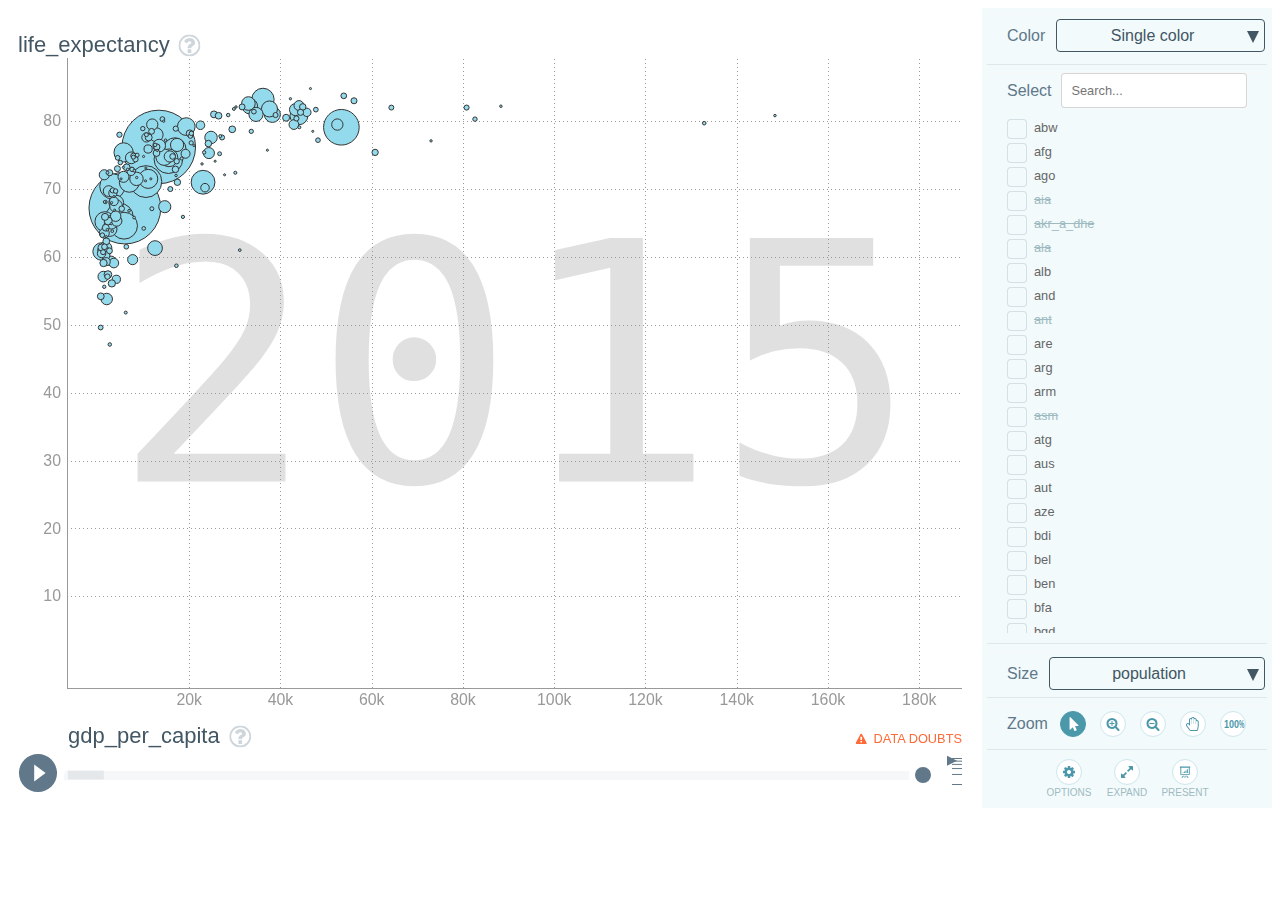
==== demo-01-bubbles.html @ 0a4ee079 "add data and update examples" ====
<!doctype html>
<html>

<head>
  <link rel="stylesheet" href="lib/vizabi/vizabi.css">
  <link rel="stylesheet" href="lib/vizabi/bubblechart.css"> 


  <script src="lib/d3.min.js"></script>
  <script src="lib/vizabi/vizabi.js"></script>
  <script src="lib/vizabi/vizabi-ddfcsv-reader.js"></script>
  <script src="lib/vizabi/bubblechart.js"></script>
  <script src="lib/vizabi/ConfigBubbleChart.js"></script>
  
</head>

<body>
  <div id="placeholder" style="width:100%; height:800px;"></div>
  
  <script>
    var ddfReader = new DDFCsvReader.getDDFCsvReaderObject()
    Vizabi.Reader.extend("ddf", ddfReader);
    
    ConfigBubbleChart = {
    }
    ConfigBubbleChart.locale = {
      "id": "en", 
      "filePath": "assets/translation/"
    };
    ConfigBubbleChart.data = {
      "reader": "csv", 
      "path": "data/basic_bubble.csv"
    };
    
    var viz = Vizabi("BubbleChart", document.getElementById("placeholder"), ConfigBubbleChart);
    
  </script>
  
</body>

</html>
---- lib/vizabi/vizabi.css ----
/**
 * vizabi - Vizabi Framework, Interactive charts and visualization tools animated through time
 * @version v0.22.0-1
 * @build timestamp Mon May 01 2017 00:57:14 GMT-0700 (PDT)
 * @link http://vizabi.org
 * @license BSD-3-Clause
 */

((function(){})({version: '"0.22.0-1"'}));
@-webkit-keyframes rotate-forever{0%{-webkit-transform:rotate(0deg);transform:rotate(0deg)}to{-webkit-transform:rotate(359deg);transform:rotate(359deg)}}@keyframes rotate-forever{0%{-webkit-transform:rotate(0deg);transform:rotate(0deg)}to{-webkit-transform:rotate(359deg);transform:rotate(359deg)}}.vzb-hidden,.vzb-tool .vzb-timeslider.vzb-playing .vzb-ts-btns .vzb-ts-btn-play,.vzb-tool .vzb-timeslider.vzb-ts-hide-play-button .vzb-ts-btns,.vzb-tool .vzb-timeslider.vzb-ts-loading .vzb-ts-btn-pause,.vzb-tool .vzb-timeslider.vzb-ts-loading .vzb-ts-btn-play,.vzb-tool .vzb-tool-dialogs .vzb-dialogs-dialog .vzb-dialog-checkbox input[type=checkbox]{display:none!important}.vzb-invisible{visibility:hidden!important}.vzb-pointerevents-none{pointer-events:none!important}.vzb-blur{-webkit-filter:blur(3px);filter:blur(3px)}.vzb-transparent{opacity:0!important;pointer-events:none!important}.vzb-placeholder.vzb-loading-data:after,.vzb-placeholder.vzb-loading-first:after,.vzb-tool .vzb-timeslider .vzb-ts-btn-loading .vzb-loader{height:30px;width:30px;position:absolute;top:50%;bottom:0;left:50%;-webkit-animation-timing-function:linear;animation-timing-function:linear;-webkit-animation-name:rotate-forever;animation-name:rotate-forever;-webkit-animation-iteration-count:infinite;animation-iteration-count:infinite;-webkit-animation-duration:.6s;animation-duration:.6s;border:4px solid rgba(96,120,137,.1);border-radius:100%;border-top:4px solid rgba(96,120,137,.6);content:" ";display:inline-block;margin:-15px;z-index:9999}.vzb-placeholder{font-size:16px;font-variant:normal}.vzb-placeholder a,.vzb-placeholder div,.vzb-placeholder g,.vzb-placeholder h1,.vzb-placeholder h2,.vzb-placeholder h3,.vzb-placeholder h4,.vzb-placeholder h5,.vzb-placeholder h6,.vzb-placeholder i,.vzb-placeholder p,.vzb-placeholder span,.vzb-placeholder svg,.vzb-placeholder text{background:transparent;border:0;box-sizing:border-box;margin:0;outline:0;padding:0;vertical-align:baseline;white-space:nowrap}.vzb-placeholder button,.vzb-placeholder input,.vzb-placeholder keygen,.vzb-placeholder select,.vzb-placeholder textarea{font-size:16px}.vzb-placeholder *{-webkit-tap-highlight-color:transparent!important}.vzb-tool .vzb-axislabeler,.vzb-tool .vzb-barchart{position:absolute;top:0;right:0;bottom:0;left:0;color:#666;height:100%;margin:0;overflow:hidden;width:100%}.vzb-tool .vzb-barchart .vzb-bc-axis-x text,.vzb-tool .vzb-barchart .vzb-bc-axis-y text,.vzb-tool.vzb-small .vzb-bc-axis-x,.vzb-tool.vzb-small .vzb-bc-axis-y{font-size:.8em}.vzb-tool.vzb-medium .vzb-bc-axis-x,.vzb-tool.vzb-medium .vzb-bc-axis-y{font-size:1em}.vzb-tool.vzb-large .vzb-bc-axis-x,.vzb-tool.vzb-large .vzb-bc-axis-y{font-size:1.24em}.vzb-tool .vzb-barchart .vzb-bc-axis-x text,.vzb-tool .vzb-barchart .vzb-bc-axis-y text{fill:currentColor;stroke:none}.vzb-tool .vzb-barchart .vzb-bc-axis-x-title,.vzb-tool .vzb-barchart .vzb-bc-axis-y-title,.vzb-tool .vzb-barchart .vzb-bc-year{color:#425663;cursor:pointer;fill:currentColor}.vzb-tool .vzb-barchart .vzb-bc-axis-x-title:hover,.vzb-tool .vzb-barchart .vzb-bc-axis-y-title:hover,.vzb-tool .vzb-barchart .vzb-bc-year:hover{text-decoration:underline}.vzb-tool.vzb-small .vzb-bc-axis-x-title,.vzb-tool.vzb-small .vzb-bc-axis-y-title,.vzb-tool.vzb-small .vzb-bc-year{font-size:1em}.vzb-tool.vzb-medium .vzb-bc-axis-x-title,.vzb-tool.vzb-medium .vzb-bc-axis-y-title,.vzb-tool.vzb-medium .vzb-bc-year{font-size:1.24em}.vzb-tool.vzb-large .vzb-bc-axis-x-title,.vzb-tool.vzb-large .vzb-bc-axis-y-title,.vzb-tool.vzb-large .vzb-bc-year{font-size:1.38em}.vzb-tool .vzb-barchart .vzb-bc-axis-x,.vzb-tool .vzb-barchart .vzb-bc-axis-y{color:#999;fill:none;stroke:#999}.vzb-tool .vzb-barchart .vzb-bc-axis-x line,.vzb-tool .vzb-barchart .vzb-bc-axis-x path,.vzb-tool .vzb-barchart .vzb-bc-axis-y line,.vzb-tool .vzb-barchart .vzb-bc-axis-y path{fill:none;shape-rendering:crispEdges;stroke:#999}.vzb-tool .vzb-barchart .vzb-bc-axis-x .tick-minor,.vzb-tool .vzb-barchart .vzb-bc-axis-x .tick line,.vzb-tool .vzb-barchart .vzb-bc-axis-y .tick-minor,.vzb-tool .vzb-barchart .vzb-bc-axis-y .tick line{stroke-dasharray:1 3}.vzb-tool .vzb-tool-dialogs .vzb-ip-holder .vzb-ip-info{cursor:pointer;opacity:.3;pointer-events:visible}.vzb-tool .vzb-tool-dialogs .vzb-ip-holder .vzb-ip-info path{fill:#607889;stroke:none}.vzb-tool .vzb-tool-dialogs .vzb-ip-holder .vzb-ip-info circle{fill:none;stroke:#607889}.vzb-tool .vzb-tool-dialogs .vzb-ip-holder .vzb-ip-info:hover{opacity:1}.vzb-placeholder{background-color:#fff;position:relative}.vzb-placeholder.vzb-loading-data:before,.vzb-placeholder.vzb-loading-first:before{background-color:#fff;bottom:0;content:" ";display:block;left:0;position:absolute;right:0;top:0;z-index:9998}.vzb-placeholder.vzb-loading-first>div{visibility:hidden}.vzb-placeholder.vzb-loading-data:before{filter:alpha(opacity=80);opacity:.8}.vzb-placeholder.vzb-force-fullscreen{position:fixed;top:0;right:0;bottom:0;left:0;display:block;height:auto!important;margin:0;width:auto!important;z-index:9997}.vzb-placeholder .vzb-icon{height:15px;width:15px}.vzb-placeholder .vzb-icon path{fill:#607889}.vzb-placeholder .fa{direction:ltr}.vzb-placeholder.vzb-error{display:table;height:100%}.vzb-placeholder.vzb-error>div{color:#999;display:table-cell;line-height:1.8;text-align:center;vertical-align:middle;visibility:visible}.vzb-placeholder.vzb-error p{font-size:.75em;white-space:normal;display:block;margin:0 10px}.vzb-placeholder.vzb-error .vzb-icon{height:25px;width:25px}.vzb-placeholder.vzb-error path{fill:#fc6b38}.vzb-placeholder.vzb-error:after,.vzb-placeholder.vzb-error:before{display:none}.vzb-dialog-scrollable{-webkit-overflow-scrolling:auto}.vzb-dialog-scrollable::-webkit-scrollbar{width:6px;-webkit-appearance:none}.vzb-dialog-scrollable::-webkit-scrollbar-thumb{background:#b6c3cc;border-radius:2px;cursor:pointer}.vzb-dialog-scrollable::-webkit-scrollbar-track{width:5px;background:#b6c3cc;border-radius:2px;background-clip:content-box;border:2px solid transparent}.vzb-tool{-webkit-user-select:none;-moz-user-select:none;-ms-user-select:none;user-select:none;display:-webkit-box;display:flex;position:relative;width:100%;height:100%;font-family:Lucida Sans Unicode,Lucida Grande,sans-serif;font-size:16px;overflow:hidden;direction:ltr}.vzb-tool .vzb-dynamic-background{font-family:Lucida Console,Monaco,monospace}.vzb-tool.vzb-rtl{direction:rtl}.vzb-tool .vzb-tool-title{position:absolute;top:0;right:0;left:0;background-color:#f2fafc;color:#666;display:none!important;font-size:.8em;height:8px;padding:10px}.vzb-tool .vzb-tool-stage{-webkit-box-flex:1;flex:1 auto;display:-webkit-box;display:flex;-webkit-box-orient:vertical;-webkit-box-direction:normal;flex-direction:column;direction:ltr;-webkit-transform:translateZ(0);transform:translateZ(0)}.vzb-tool .vzb-tool-stage .vzb-tool-viz{-webkit-box-flex:1;flex:1 auto;position:relative}.vzb-tool .vzb-tool-stage .vzb-tool-time-speed-sliders{-webkit-box-flex:0;flex:0 0 60px;height:60px;display:-webkit-box;display:flex}.vzb-tool .vzb-tool-stage .vzb-tool-time-speed-sliders .vzb-tool-timeslider{-webkit-box-flex:1;flex:1 1 auto}.vzb-tool .vzb-tool-stage .vzb-tool-time-speed-sliders .vzb-tool-stepped-speed-slider{-webkit-box-flex:0;flex:0 0 35px}.vzb-tool .vzb-tool-sidebar{display:-webkit-box;display:flex;-webkit-box-flex:0;flex:0 0 auto;position:static}.vzb-tool .vzb-tool-sidebar .vzb-tool-dialogs{position:static}.vzb-tool .vzb-tool-sidebar .vzb-tool-buttonlist{-webkit-box-flex:1;flex:1 0 auto;background-color:#f2fafc;width:60px;overflow:hidden;white-space:normal;position:relative;text-align:center}.vzb-tool .vzb-tool-sidebar .vzb-tool-buttonlist button,.vzb-tool .vzb-tool-sidebar .vzb-tool-buttonlist input,.vzb-tool .vzb-tool-sidebar .vzb-tool-buttonlist keygen,.vzb-tool .vzb-tool-sidebar .vzb-tool-buttonlist select,.vzb-tool .vzb-tool-sidebar .vzb-tool-buttonlist textarea{font-family:Lucida Sans Unicode,Lucida Grande,sans-serif}.vzb-tool .vzb-tool-sidebar .vzb-tool-buttonlist:-webkit-scrollbar{display:none}.vzb-tool.vzb-buttonlist-off .vzb-tool-buttonlist,.vzb-tool.vzb-timeslider-off .vzb-tool-time-speed-sliders,.vzb-tool.vzb-title-off .vzb-tool-title{display:none}.vzb-tool.vzb-small .vzb-tool-stage .vzb-tool-time-speed-sliders{-webkit-box-flex:0;flex:0 0 40px;height:40px}.vzb-tool.vzb-small.vzb-portrait,.vzb-tool.vzb-small.vzb-portrait .vzb-tool-sidebar{-webkit-box-orient:vertical;-webkit-box-direction:normal;flex-direction:column}.vzb-tool.vzb-small.vzb-portrait .vzb-tool-sidebar .vzb-tool-buttonlist{height:50px;width:auto;white-space:nowrap}.vzb-tool.vzb-small .vzb-tool-title{font-size:.8em;height:0}.vzb-tool.vzb-small.vzb-buttonlist-off .vzb-tool-buttonlist,.vzb-tool.vzb-small.vzb-timeslider-off .vzb-tool-time-speed-sliders{display:none}.vzb-tool.vzb-small .vzb-data-warning text{font-size:.625em}.vzb-tool.vzb-medium .vzb-tool-stage .vzb-tool-time-speed-sliders{-webkit-box-flex:0;flex:0 0 50px;height:50px}.vzb-tool.vzb-large.vzb-dialog-expand-true .vzb-tool-sidebar{-webkit-box-orient:vertical;-webkit-box-direction:normal;flex-direction:column;-webkit-box-flex:0;flex:0 0 290px;max-width:290px}.vzb-tool.vzb-large.vzb-dialog-expand-true .vzb-tool-sidebar .vzb-tool-dialogs{-webkit-box-flex:1;flex:1 auto;display:-webkit-box;display:flex;-webkit-box-orient:vertical;-webkit-box-direction:normal;flex-direction:column;background-color:#f2fafc;overflow:hidden}.vzb-tool.vzb-large.vzb-dialog-expand-true .vzb-tool-sidebar .vzb-tool-buttonlist{-webkit-box-flex:0;flex:0 0 auto;width:290px;padding:2px 0 5px}.vzb-tool .vzb-tooltip{border-radius:3px;filter:alpha(opacity=90);opacity:.9;background:#666;color:#fff;font-size:1em;font-weight:300;padding:7px 10px;position:absolute;z-index:11}.vzb-tool input[type=range]::-webkit-slider-runnable-track{background:transparent;cursor:pointer}.vzb-tool input[type=range]:focus::-webkit-slider-runnable-track{background:transparent}.vzb-tool input[type=range]::-moz-range-track{background:transparent;cursor:pointer;height:0;border:0}.vzb-tool input[type=range]::-ms-track{background:transparent;border-color:transparent;border-width:10px 0;color:transparent;cursor:pointer;height:0}.vzb-tool input[type=range]::-ms-fill-lower,.vzb-tool input[type=range]:focus::-ms-fill-lower{background:transparent}.vzb-tool input[type=range]::-ms-fill-upper,.vzb-tool input[type=range]:focus::-ms-fill-upper{background:transparent}.vzb-tool input[type=range]::-ms-tooltip{display:none}.vzb-tool input[type=range]::-moz-focus-outer{border:0}.vzb-tool button::-moz-focus-inner{padding:0;border:0}.vzb-tool .vzb-data-warning{cursor:pointer;fill:#fc6b38}.vzb-tool .vzb-data-warning path{fill:#fc6b38}.vzb-tool .vzb-data-warning text{text-transform:uppercase;font-size:.8em}.vzb-tool .vzb-data-warning:hover text{text-decoration:underline}.vzb-tool .vzb-colorpicker-svg{direction:ltr}.vzb-tool .vzb-timeslider{min-height:40px;position:relative}.vzb-tool .vzb-timeslider.vzb-ts-disabled{opacity:.4;pointer-events:none}.vzb-tool .vzb-timeslider.vzb-ts-disabled .vzb-ts-slider-slide .background{pointer-events:none}.vzb-tool .vzb-timeslider.vzb-ts-disabled .vzb-ts-slider-handle{visibility:hidden;pointer-events:none}.vzb-tool .vzb-timeslider .vzb-ts-btns{position:absolute;top:0;bottom:0;left:5px;width:40px}.vzb-tool .vzb-timeslider .vzb-ts-btns .vzb-ts-btn{border-radius:40px;font-size:1em;width:40px;height:40px;background:#fff;display:block;border:0;padding:0;margin:5px;cursor:pointer}.vzb-tool .vzb-timeslider .vzb-ts-btns .vzb-ts-btn .vzb-icon{width:40px;height:40px}.vzb-tool .vzb-timeslider .vzb-ts-btns .vzb-ts-btn .vzb-icon path{fill:#607889}.vzb-tool .vzb-timeslider .vzb-ts-btns .vzb-ts-btn.vzb-ts-btn-loading{background:#607889}.vzb-tool .vzb-timeslider .vzb-ts-btns .vzb-ts-btn.vzb-ts-btn-pause{display:none}.vzb-tool .vzb-timeslider .vzb-ts-btns .vzb-ts-btn:active,.vzb-tool .vzb-timeslider .vzb-ts-btns .vzb-ts-btn:focus{outline:none}.vzb-tool .vzb-timeslider .vzb-ts-btns .vzb-ts-btn:active path,.vzb-tool .vzb-timeslider .vzb-ts-btns .vzb-ts-btn:focus path{fill:#607889}.vzb-tool .vzb-timeslider .vzb-ts-slider-wrapper{position:absolute;top:0;right:9px;bottom:0;left:45px}.vzb-tool .vzb-timeslider .vzb-ts-slider-wrapper .vzb-ts-slider{position:absolute;top:0;right:0;bottom:0;left:0;font-size:.8em;overflow:visible;color:#607889;width:100%;height:100%}.vzb-tool .vzb-timeslider .vzb-ts-slider-wrapper .vzb-ts-slider .background{cursor:pointer!important}.vzb-tool .vzb-timeslider .vzb-ts-slider-wrapper .vzb-ts-slider .vzb-ts-slider-axis{filter:alpha(opacity=60);opacity:.6;-webkit-user-select:none;-moz-user-select:none;-ms-user-select:none;user-select:none;fill:#607889;font-weight:700;cursor:pointer}.vzb-tool .vzb-timeslider .vzb-ts-slider-wrapper .vzb-ts-slider .vzb-ts-slider-axis .domain{filter:alpha(opacity=100);opacity:1;fill:none;stroke:#607889;stroke-opacity:.1;stroke-width:5px;stroke-linecap:round}.vzb-tool .vzb-timeslider .vzb-ts-slider-wrapper .vzb-ts-slider .vzb-ts-slider-progress{filter:alpha(opacity=60);opacity:.6;-webkit-user-select:none;-moz-user-select:none;-ms-user-select:none;user-select:none;fill:#607889;font-weight:700;cursor:pointer}.vzb-tool .vzb-timeslider .vzb-ts-slider-wrapper .vzb-ts-slider .vzb-ts-slider-progress .domain{filter:alpha(opacity=100);opacity:1;fill:none;stroke:#607889;stroke-opacity:.2;stroke-width:5px}.vzb-tool .vzb-timeslider .vzb-ts-slider-wrapper .vzb-ts-slider .vzb-ts-slider-progress .rounded{stroke-linecap:round}.vzb-tool .vzb-timeslider .vzb-ts-slider-wrapper .vzb-ts-slider .vzb-ts-slider-select{filter:alpha(opacity=80);opacity:.8;-webkit-user-select:none;-moz-user-select:none;-ms-user-select:none;user-select:none;cursor:default}.vzb-tool .vzb-timeslider .vzb-ts-slider-wrapper .vzb-ts-slider .vzb-ts-slider-select .selected-end,.vzb-tool .vzb-timeslider .vzb-ts-slider-wrapper .vzb-ts-slider .vzb-ts-slider-select .selected-start{filter:alpha(opacity=100);opacity:1;fill:none;stroke:#607889;stroke-opacity:.8;stroke-width:5px;stroke-linecap:round}.vzb-tool .vzb-timeslider .vzb-ts-slider-wrapper .vzb-ts-slider .vzb-ts-slider-slide{pointer-events:stroke;stroke:#fff;stroke-opacity:0;stroke-linecap:round;cursor:pointer}.vzb-tool .vzb-timeslider .vzb-ts-slider-wrapper .vzb-ts-slider .vzb-ts-slider-handle{fill:#607889;stroke:#fff;stroke-width:4px}.vzb-tool .vzb-timeslider .vzb-ts-slider-wrapper .vzb-ts-slider .vzb-ts-slider-value{-webkit-user-select:none;-moz-user-select:none;-ms-user-select:none;user-select:none;display:none;fill:#607889;font-weight:700}.vzb-tool .vzb-timeslider.vzb-playing.vzb-ts-show-value-when-drag-play .vzb-ts-slider-value{display:block!important}.vzb-tool .vzb-timeslider.vzb-playing .vzb-ts-btns .vzb-ts-btn-pause{display:block}.vzb-tool .vzb-timeslider.vzb-playing .vzb-ts-btns:hover .vzb-ts-btn-pause-tooltip{filter:alpha(opacity=100);opacity:1}.vzb-tool .vzb-timeslider.vzb-playing .vzb-ts-btns:hover .vzb-ts-btn-play-tooltip{filter:alpha(opacity=0);opacity:0}.vzb-tool .vzb-timeslider .vzb-ts-btn-loading{position:relative;display:none!important}.vzb-tool .vzb-timeslider .vzb-ts-btn-loading .vzb-loader{height:28px;width:28px;border-color:hsla(0,0%,100%,.2);border-top-color:hsla(0,0%,100%,.7);margin:-14px}.vzb-tool .vzb-timeslider.vzb-ts-loading{filter:alpha(opacity=30);opacity:.3}.vzb-tool .vzb-timeslider.vzb-ts-loading .vzb-ts-btn-loading{display:block!important}.vzb-tool .vzb-timeslider.vzb-ts-hide-play-button .vzb-ts-slider-wrapper{position:absolute;top:5px;right:9px;bottom:5px;left:5px}.vzb-tool .vzb-timeslider.vzb-ts-dragging.vzb-ts-show-value-when-drag-play .vzb-ts-slider-value,.vzb-tool .vzb-timeslider.vzb-ts-show-value .vzb-ts-slider-value{display:block!important}.vzb-tool.vzb-small .vzb-timeslider .vzb-ts-btns .vzb-ts-btn{width:35px;height:35px;margin:0}.vzb-tool.vzb-small .vzb-timeslider .vzb-ts-btns .vzb-ts-btn .vzb-icon{width:35px;height:35px}.vzb-tool.vzb-small .vzb-timeslider.vzb-ts-axis-aligned .vzb-ts-btns{position:absolute;top:0;right:0;bottom:5px;left:5px;width:20px;min-height:20px}.vzb-tool.vzb-small .vzb-timeslider.vzb-ts-axis-aligned .vzb-ts-btns .vzb-ts-btn{width:26px;height:26px;margin:0}.vzb-tool.vzb-small .vzb-timeslider.vzb-ts-axis-aligned .vzb-ts-btns .vzb-ts-btn .vzb-icon{width:26px;height:26px}.vzb-tool.vzb-small .vzb-timeslider.vzb-ts-axis-aligned .vzb-ts-btns .vzb-ts-btn.vzb-ts-btn-pause,.vzb-tool.vzb-small .vzb-timeslider.vzb-ts-axis-aligned .vzb-ts-btns .vzb-ts-btn.vzb-ts-btn-play{padding:0}.vzb-tool.vzb-small .vzb-timeslider.vzb-ts-axis-aligned .vzb-ts-slider-wrapper{position:absolute;top:0;right:0;bottom:5px;left:30px}.vzb-tool.vzb-medium .vzb-timeslider{min-height:45px}.vzb-tool.vzb-medium .vzb-timeslider .vzb-ts-slider-wrapper .vzb-ts-slider-axis .domain{stroke-width:7px}.vzb-tool.vzb-medium .vzb-timeslider .vzb-ts-slider-wrapper .vzb-ts-slider-handle{stroke-width:5px}.vzb-tool.vzb-medium .vzb-timeslider.vzb-ts-axis-aligned .vzb-ts-btns{position:absolute;top:0;right:0;bottom:5px;left:5px}.vzb-tool.vzb-medium .vzb-timeslider.vzb-ts-axis-aligned .vzb-ts-slider-wrapper{position:absolute;top:0;right:0;bottom:5px;left:50px}.vzb-tool.vzb-large .vzb-timeslider{min-height:50px}.vzb-tool.vzb-large .vzb-timeslider .vzb-ts-slider-wrapper .vzb-ts-slider{font-size:1em}.vzb-tool.vzb-large .vzb-timeslider .vzb-ts-slider-wrapper .vzb-ts-slider-axis .domain,.vzb-tool.vzb-large .vzb-timeslider .vzb-ts-slider-wrapper .vzb-ts-slider-progress .domain,.vzb-tool.vzb-large .vzb-timeslider .vzb-ts-slider-wrapper .vzb-ts-slider-select .selected-end,.vzb-tool.vzb-large .vzb-timeslider .vzb-ts-slider-wrapper .vzb-ts-slider-select .selected-start{stroke-width:9px}.vzb-tool.vzb-large .vzb-timeslider .vzb-ts-slider-wrapper .vzb-ts-slider-handle{stroke-width:6px}.vzb-tool.vzb-large .vzb-timeslider.vzb-ts-axis-aligned .vzb-ts-btns{position:absolute;top:0;right:0;bottom:5px;left:5px}.vzb-tool.vzb-large .vzb-timeslider.vzb-ts-axis-aligned .vzb-ts-slider-wrapper{position:absolute;top:0;right:0;bottom:5px;left:50px}.vzb-tool .vzb-dialog-shadow{-ms-box-shadow:0 8px 15px rgba(0,0,0,.24);-o-box-shadow:0 8px 15px rgba(0,0,0,.24);box-shadow:0 8px 15px rgba(0,0,0,.24);-webkit-transition:.3s ease-in-out;transition:.3s ease-in-out;border-top:1px solid #f7f7f7}.vzb-tool .vzb-tool-dialogs .vzb-dialogs-dialog{width:280px;margin:0;vertical-align:top;background-color:#fff;display:block;position:absolute;overflow:hidden}.vzb-tool .vzb-tool-dialogs .vzb-dialogs-dialog .vzb-dialog-title{color:#607889;font-size:1em;padding:45px 25px 16px;display:inline-block}.vzb-tool .vzb-tool-dialogs .vzb-dialogs-dialog .vzb-dialog-title span{vertical-align:middle}.vzb-tool .vzb-tool-dialogs .vzb-dialogs-dialog .vzb-dialog-title .vzb-ip-select{color:#425663;line-height:21px}.vzb-tool .vzb-tool-dialogs .vzb-dialogs-dialog .vzb-dialog-content{color:#666;font-family:Lucida Sans Unicode,Lucida Grande,sans-serif;font-size:.8em;overflow:hidden;overflow-y:auto;padding:0 20px 2px}.vzb-tool .vzb-tool-dialogs .vzb-dialogs-dialog .vzb-dialog-content.vzb-dialog-content-fixed{height:250px}.vzb-tool .vzb-tool-dialogs .vzb-dialogs-dialog .vzb-dialog-content input[type=radio],.vzb-tool .vzb-tool-dialogs .vzb-dialogs-dialog .vzb-dialog-content input[type=radio]+span{cursor:pointer}.vzb-tool .vzb-tool-dialogs .vzb-dialogs-dialog .vzb-dialog-content input[type=radio][disabled=true]{cursor:default;opacity:.7}.vzb-tool .vzb-tool-dialogs .vzb-dialogs-dialog .vzb-dialog-content input[type=radio][disabled=true]+span{cursor:default;color:#9fbbc1;opacity:.7}.vzb-tool .vzb-tool-dialogs .vzb-dialogs-dialog input[type=search],.vzb-tool .vzb-tool-dialogs .vzb-dialogs-dialog input[type=text]{border-radius:4px;-ms-box-sizing:border-box;-o-box-sizing:border-box;box-sizing:border-box;font-size:1em;border:1px solid hsla(0,0%,60%,.4);padding:9px;display:block;width:100%;outline:none;font-family:Lucida Sans Unicode,Lucida Grande,sans-serif}.vzb-tool .vzb-tool-dialogs .vzb-dialogs-dialog input[type=search]:focus,.vzb-tool .vzb-tool-dialogs .vzb-dialogs-dialog input[type=text]:focus{border:1px solid hsla(0,0%,60%,.6)}.vzb-tool .vzb-tool-dialogs .vzb-dialogs-dialog input[type=search]{-webkit-appearance:none;padding-right:1px}.vzb-rtl.vzb-tool .vzb-tool-dialogs .vzb-dialogs-dialog input[type=search]{padding-left:1px;padding-right:9px}.vzb-tool .vzb-tool-dialogs .vzb-dialogs-dialog input[type=search]::-webkit-search-decoration{-webkit-appearance:none}.vzb-tool .vzb-tool-dialogs .vzb-dialogs-dialog input[type=search]::-ms-value{margin-right:8px}.vzb-tool .vzb-tool-dialogs .vzb-dialogs-dialog input[type=search]:focus::-ms-value{margin-right:0}.vzb-tool .vzb-tool-dialogs .vzb-dialogs-dialog .vzb-dialog-buttons{display:table;width:100%;padding:15px 25px}.vzb-tool .vzb-tool-dialogs .vzb-dialogs-dialog .vzb-dialog-control{display:table-cell;width:100%;vertical-align:middle}.vzb-tool .vzb-tool-dialogs .vzb-dialogs-dialog .vzb-dialog-control:first-child{padding-left:0}.vzb-tool .vzb-tool-dialogs .vzb-dialogs-dialog .vzb-dialog-control:last-child{padding-right:0}.vzb-tool .vzb-tool-dialogs .vzb-dialogs-dialog .vzb-dialog-button{display:table-cell;width:auto;cursor:pointer;padding:8px;color:#999;font-family:Lucida Sans Unicode,Lucida Grande,sans-serif;text-align:center;text-transform:uppercase}.vzb-tool .vzb-tool-dialogs .vzb-dialogs-dialog .vzb-dialog-button:first-child{padding-left:0}.vzb-rtl.vzb-tool .vzb-tool-dialogs .vzb-dialogs-dialog .vzb-dialog-button:first-child{padding-left:8px;padding-right:0}.vzb-tool .vzb-tool-dialogs .vzb-dialogs-dialog .vzb-dialog-button:last-child{padding-right:0}.vzb-rtl.vzb-tool .vzb-tool-dialogs .vzb-dialogs-dialog .vzb-dialog-button:last-child{padding-left:0;padding-right:8px}.vzb-tool .vzb-tool-dialogs .vzb-dialogs-dialog .vzb-dialog-button.vzb-label-primary{color:#607889;font-weight:700}.vzb-tool .vzb-tool-dialogs .vzb-dialogs-dialog .vzb-dialog-button:hover{color:#4b98aa}.vzb-tool .vzb-tool-dialogs .vzb-dialogs-dialog .vzb-dialog-br{border-top:1px solid #ededed;width:100%;height:28px;margin-top:28px}.vzb-tool .vzb-tool-dialogs .vzb-dialogs-dialog .thumb-tack-class{border-radius:50%;width:26px;height:26px;border:1px solid #cce6ed;display:inline-block;position:relative;float:right;margin-right:8px;margin-top:8px}.vzb-rtl.vzb-tool .vzb-tool-dialogs .vzb-dialogs-dialog .thumb-tack-class{margin-left:8px;margin-right:0}.vzb-tool .vzb-tool-dialogs .vzb-dialogs-dialog .thumb-tack-class path{fill:#4b98aa}.vzb-tool .vzb-tool-dialogs .vzb-dialogs-dialog .thumb-tack-class-ico{position:absolute!important;left:7px!important;top:4px!important;cursor:pointer}.vzb-tool .vzb-tool-dialogs .vzb-dialogs-dialog .thumb-tack-class-ico-drag{cursor:move}.vzb-tool .vzb-tool-dialogs .vzb-dialogs-dialog .thumb-tack-class-ico-drag svg{transform:translate(4px,3.5px);-webkit-transform:translate(4px,3.5px);-moz-transform:translate(4px,3.5px);-ms-transform:translate(4px,3.5px);-o-transform:translate(4px,3.5px);cursor:move}.vzb-tool .vzb-tool-dialogs .vzb-dialogs-dialog .thumb-tack-class-ico-pin svg{transform:translate(4px,4px);-webkit-transform:translate(4px,4px);-moz-transform:translate(4px,4px);-ms-transform:translate(4px,4px);-o-transform:translate(4px,4px)}.vzb-tool .vzb-tool-dialogs .vzb-dialogs-dialog .thumb-tack-class-ico:before{color:#4b98aa!important}.vzb-tool .vzb-tool-dialogs .vzb-dialogs-dialog .vzb-dialog-checkbox{display:block;height:18px;margin:6px 0;position:relative}.vzb-tool .vzb-tool-dialogs .vzb-dialogs-dialog .vzb-dialog-checkbox label{position:absolute;top:0;border-radius:4px;white-space:nowrap;cursor:pointer;width:18px;height:18px;background:#f2fafc;border:1px solid rgba(96,120,137,.2);text-indent:26px;-webkit-transition:color .3s;transition:color .3s}.vzb-tool .vzb-tool-dialogs .vzb-dialogs-dialog .vzb-dialog-checkbox label.vzb-find-item-brokendata{color:#9fbbc1;text-decoration:line-through}.vzb-tool .vzb-tool-dialogs .vzb-dialogs-dialog .vzb-dialog-checkbox label:after{position:absolute;top:4px;left:4px;filter:alpha(opacity=0);opacity:0;transform:rotate(-45deg);-webkit-transform:rotate(-45deg);-moz-transform:rotate(-45deg);-ms-transform:rotate(-45deg);-o-transform:rotate(-45deg);content:"";width:8px;height:4px;background:transparent;border:3px solid #607889;border-top:0;border-right:0}.vzb-tool .vzb-tool-dialogs .vzb-dialogs-dialog .vzb-dialog-checkbox input[type=checkbox]:checked+label{border:1px solid rgba(96,120,137,.5)}.vzb-tool .vzb-tool-dialogs .vzb-dialogs-dialog .vzb-dialog-checkbox input[type=checkbox]:checked+label:after{filter:alpha(opacity=100);opacity:1}.vzb-tool .vzb-tool-dialogs .vzb-dialogs-dialog.notransition{-webkit-transition:max-height;transition:max-height}.vzb-tool .vzb-tool-dialogs .vzb-dialogs-dialog .vzb-dialog-sublabel{color:#607889;font-weight:700;margin-bottom:16px}.vzb-tool .vzb-tool-dialogs .vzb-dialogs-dialog .vzb-dialog-sublabel .vzb-ip-select{color:#425663;font-weight:400}.vzb-tool .vzb-tool-dialogs .vzb-dialogs-dialog .vzb-dialog-paragraph{margin-bottom:20px}.vzb-tool .vzb-tool-dialogs .vzb-dialogs-dialog.pinned .thumb-tack-class-ico-pin{background-color:#4b98aa;border:1px solid #4b98aa}.vzb-tool .vzb-tool-dialogs .vzb-dialogs-dialog.pinned .thumb-tack-class-ico-pin path{fill:#fff}.vzb-tool .vzb-tool-dialogs .vzb-dialogs-dialog.pinned .thumb-tack-class-ico:before{color:#fff!important}.vzb-tool .vzb-tool-dialogs:not(.vzb-no-hover) .vzb-dialog-checkbox label:hover:after{filter:alpha(opacity=30);opacity:.3}.vzb-tool .vzb-tool-dialogs .vzb-top-dialog{visibility:hidden}.vzb-tool .vzb-tool-dialogs .vzb-top-dialog.vzb-popup{z-index:-2}.vzb-tool .vzb-tool-dialogs .vzb-top-dialog.vzb-popup.vzb-active{z-index:20;visibility:visible}.vzb-tool .vzb-tool-dialogs .vzb-top-dialog.vzb-popup>.vzb-dialog-modal{display:-webkit-box;display:flex;-webkit-box-orient:vertical;-webkit-box-direction:normal;flex-direction:column}.vzb-tool .vzb-tool-dialogs .vzb-top-dialog.vzb-popup>.vzb-dialog-modal>.thumb-tack-class{position:absolute;right:0}.vzb-rtl.vzb-tool .vzb-tool-dialogs .vzb-top-dialog.vzb-popup>.vzb-dialog-modal>.thumb-tack-class{left:0;right:auto}.vzb-tool .vzb-tool-dialogs .vzb-top-dialog.vzb-popup>.vzb-dialog-modal>.thumb-tack-class.thumb-tack-class-ico-drag{right:34px}.vzb-rtl.vzb-tool .vzb-tool-dialogs .vzb-top-dialog.vzb-popup>.vzb-dialog-modal>.thumb-tack-class.thumb-tack-class-ico-drag{left:34px;right:auto}.vzb-tool .vzb-tool-dialogs .vzb-top-dialog.vzb-popup>.vzb-dialog-modal>.vzb-dialog-buttons,.vzb-tool .vzb-tool-dialogs .vzb-top-dialog.vzb-popup>.vzb-dialog-modal>.vzb-dialog-title{-webkit-box-flex:0;flex:none}.vzb-tool .vzb-tool-dialogs .vzb-top-dialog.vzb-popup>.vzb-dialog-modal>.vzb-dialog-content{-webkit-box-flex:1;flex:1 1 auto}.vzb-tool .vzb-tool-dialogs .vzb-moreoptions{position:static;box-shadow:none}.vzb-tool .vzb-tool-dialogs .vzb-moreoptions .vzb-dialog-modal>.thumb-tack-class.thumb-tack-class-ico-drag,.vzb-tool .vzb-tool-dialogs .vzb-moreoptions .vzb-dialog-modal>.thumb-tack-class.thumb-tack-class-ico-pin{display:none}.vzb-tool .vzb-tool-dialogs .vzb-moreoptions .vzb-dialog-modal>.vzb-dialog-title{display:block;position:relative;margin:0 0 20px;padding:0}.vzb-tool .vzb-tool-dialogs .vzb-moreoptions .vzb-dialog-modal>.vzb-dialog-title .vzb-ip-holder{margin-top:25px;margin-left:15px;margin-right:10px}.vzb-rtl.vzb-tool .vzb-tool-dialogs .vzb-moreoptions .vzb-dialog-modal>.vzb-dialog-title .vzb-ip-holder{margin-left:10px;margin-right:15px}.vzb-tool .vzb-tool-dialogs .vzb-moreoptions .vzb-dialog-modal>.vzb-dialog-content{font-size:1em;padding-bottom:10px}.vzb-tool .vzb-tool-dialogs .vzb-moreoptions .vzb-dialog-modal>.vzb-dialog-buttons{padding-top:0;padding-bottom:0}.vzb-tool .vzb-tool-dialogs .vzb-moreoptions .vzb-dialog-modal>.vzb-dialog-buttons [data-click=closeDialog]{display:none}.vzb-tool .vzb-tool-dialogs .vzb-bs-holder{width:240px;margin:0 auto;position:relative}.vzb-tool .vzb-tool-dialogs .vzb-bs-holder .vzb-bs-svg{margin:0 auto;display:block;position:relative}.vzb-tool .vzb-tool-dialogs .vzb-bs-holder .vzb-bs-slider{fill:#000}.vzb-tool .vzb-tool-dialogs .vzb-bs-holder .vzb-bs-slider .vzb-bs-slider-thumb-arc{fill:none;pointer-events:none;stroke:#607889;stroke-width:2px;stroke-linejoin:round}.vzb-tool .vzb-tool-dialogs .vzb-bs-holder .vzb-bs-slider .vzb-bs-slider-thumb-label{direction:ltr;pointer-events:none}.vzb-tool .vzb-tool-dialogs .vzb-bs-holder .vzb-bs-slider .vzb-bs-slider-thumb-badge{fill:#607889;stroke:#fff;stroke-width:2px;stroke-linejoin:round;stroke-opacity:1}.vzb-tool .vzb-tool-dialogs .vzb-bs-holder .vzb-bs-slider .overlay{fill-opacity:.1;shape-rendering:crispEdges;cursor:pointer!important}.vzb-tool .vzb-tool-dialogs .vzb-bs-holder .vzb-bs-slider .selection{fill:unset;fill-opacity:.125;stroke-width:0;cursor:col-resize!important}.vzb-tool .vzb-tool-dialogs.vzb-large .vzb-bs-holder,.vzb-tool .vzb-tool-dialogs.vzb-presentation .vzb-bs-holder{height:150px}.vzb-tool .vzb-tool-dialogs.vzb-medium .vzb-bs-holder{height:120px}.vzb-tool .vzb-tool-dialogs.vzb-small .vzb-bs-holder{height:90px}.vzb-tool .vzb-tool-dialogs .vzb-szs-holder{width:240px;margin:0;margin-bottom:15px;position:relative}.vzb-tool .vzb-tool-dialogs .vzb-szs-holder .vzb-szs-svg{margin:0 auto;display:block;position:relative}.vzb-tool .vzb-tool-dialogs .vzb-szs-holder .vzb-szs-slider{fill:#000}.vzb-tool .vzb-tool-dialogs .vzb-szs-holder .vzb-szs-slider .vzb-szs-slider-thumb-label{direction:ltr;pointer-events:none}.vzb-tool .vzb-tool-dialogs .vzb-szs-holder .vzb-szs-slider .vzb-szs-slider-thumb-badge{fill:#607889;stroke:#fff;stroke-width:2px;stroke-linejoin:round;stroke-opacity:1}.vzb-tool .vzb-tool-dialogs .vzb-szs-holder .vzb-szs-slider .overlay{fill-opacity:.1;shape-rendering:crispEdges;cursor:pointer!important}.vzb-tool .vzb-tool-dialogs .vzb-szs-holder .vzb-szs-slider .selection{fill:unset;fill-opacity:.125;stroke-width:0;cursor:col-resize!important}.vzb-tool .vzb-tool-dialogs.vzb-large .vzb-szs-holder,.vzb-tool .vzb-tool-dialogs.vzb-presentation .vzb-szs-holder{height:150px}.vzb-tool .vzb-tool-dialogs.vzb-medium .vzb-szs-holder{height:120px}.vzb-tool .vzb-tool-dialogs.vzb-small .vzb-szs-holder{height:90px}.vzb-tool .vzb-tool-dialogs .vzb-ip-holder{display:-webkit-box;display:flex;-webkit-box-orient:horizontal;-webkit-box-direction:normal;flex-direction:row;-webkit-box-align:center;align-items:center}.vzb-tool .vzb-tool-dialogs .vzb-ip-holder .vzb-ip-select{display:block;-webkit-box-flex:1;flex:1 1 auto;min-width:0;position:relative;margin:0 5px 0 11px;padding:5px 21px 5px 5px;border:1px solid #425663;border-radius:4px;cursor:pointer;overflow:hidden;text-overflow:ellipsis;line-height:20px;text-align:center}.vzb-rtl.vzb-tool .vzb-tool-dialogs .vzb-ip-holder .vzb-ip-select{padding-left:21px;padding-right:5px;margin-left:5px;margin-right:11px}.vzb-tool .vzb-tool-dialogs .vzb-ip-holder .vzb-ip-select:after{content:"";position:absolute;width:0;height:0;border:6px solid transparent;border-top:12px solid #425663;top:.7em;right:5px}.vzb-rtl.vzb-tool .vzb-tool-dialogs .vzb-ip-holder .vzb-ip-select:after{left:5px;right:auto}.vzb-tool .vzb-tool-dialogs .vzb-ip-holder .vzb-ip-select:hover{background-color:#e3eef0}.vzb-tool .vzb-tool-dialogs .vzb-ip-holder .vzb-ip-info{display:block;-webkit-box-flex:0;flex:0 0 auto;height:1.1em;width:1.1em}.vzb-tool .vzb-tool-dialogs .vzb-ip-holder .vzb-ip-info .vzb-icon{overflow:visible;width:1.1em;height:1.1em}.vzb-tool .vzb-tool-dialogs .vzb-sidebar .vzb-ip-select{margin-right:2px}.vzb-rtl.vzb-tool .vzb-tool-dialogs .vzb-sidebar .vzb-ip-select{margin-left:2px;margin-right:11px}.vzb-tool .vzb-tool-dialogs .vzb-mmi-holder{display:-webkit-box;display:flex;-webkit-box-align:center;align-items:center}.vzb-tool .vzb-tool-dialogs .vzb-mmi-holder *{-webkit-box-flex:0;flex:none}.vzb-tool .vzb-tool-dialogs .vzb-mmi-holder input[type=text]{margin-left:5px;margin-right:10px;width:auto;max-width:30%;padding:5px;display:inline-block}.vzb-rtl.vzb-tool .vzb-tool-dialogs .vzb-mmi-holder input[type=text]{margin-left:10px;margin-right:5px}.vzb-tool .vzb-tool-dialogs .vzb-ss-holder{height:20px;margin:0 auto;position:relative}.vzb-tool .vzb-tool-dialogs .vzb-ss-holder:before{border-radius:5px 5px 5px 5px;content:"";position:absolute;top:50%;margin-top:-3px;width:100%;height:6px;background-color:rgba(96,120,137,.3)}.vzb-rtl.vzb-tool .vzb-tool-dialogs .vzb-ss-holder:before{right:0}.vzb-tool .vzb-tool-dialogs .vzb-ss-holder.vzb-disabled:before{background-color:hsla(0,0%,60%,.2)}.vzb-tool .vzb-tool-dialogs .vzb-ss-holder.vzb-disabled .vzb-ss-slider-normal,.vzb-tool .vzb-tool-dialogs .vzb-ss-holder.vzb-disabled .vzb-ss-slider-small{opacity:.5}.vzb-tool .vzb-tool-dialogs .vzb-ss-holder .vzb-ss-slider-normal,.vzb-tool .vzb-tool-dialogs .vzb-ss-holder .vzb-ss-slider-small{position:absolute;top:50%;margin-top:-10px;width:100%;-webkit-appearance:none;background:transparent;outline:none!important;border:0;padding:0;font-size:15px;max-height:100%}.vzb-rtl.vzb-tool .vzb-tool-dialogs .vzb-ss-holder .vzb-ss-slider-normal,.vzb-rtl.vzb-tool .vzb-tool-dialogs .vzb-ss-holder .vzb-ss-slider-small{left:0!important}.vzb-tool .vzb-tool-dialogs .vzb-ss-holder .vzb-ss-slider-normal::-webkit-slider-thumb,.vzb-tool .vzb-tool-dialogs .vzb-ss-holder .vzb-ss-slider-small::-webkit-slider-thumb{border-radius:20px;-webkit-transition:left .1s ease-in-out;transition:left .1s ease-in-out;-webkit-appearance:none;cursor:pointer;background-color:#607889;width:20px;height:20px;border:3px solid #fff}.vzb-tool .vzb-tool-dialogs .vzb-ss-holder .vzb-ss-slider-normal::-moz-range-thumb,.vzb-tool .vzb-tool-dialogs .vzb-ss-holder .vzb-ss-slider-small::-moz-range-thumb{border-radius:14px;-webkit-transition:left .1s ease-in-out;transition:left .1s ease-in-out;cursor:pointer;background:#607889;width:14px;height:14px;border:3px solid #fff}.vzb-tool .vzb-tool-dialogs .vzb-ss-holder .vzb-ss-slider-normal::-ms-thumb,.vzb-tool .vzb-tool-dialogs .vzb-ss-holder .vzb-ss-slider-small::-ms-thumb{border-radius:14px;-webkit-transition:left .1s ease-in-out;transition:left .1s ease-in-out;cursor:pointer;background:#607889;height:14px;width:14px;border:3px solid #fff}.vzb-tool .vzb-tool-dialogs .vzb-ss-holder .vzb-ss-slider-small::-webkit-slider-thumb{width:15px;height:15px}.vzb-tool .vzb-tool-dialogs .vzb-ss-holder .vzb-ss-slider-small::-moz-range-thumb{width:9px;height:9px}.vzb-tool .vzb-tool-dialogs .vzb-cl-rainbow-legend{display:none}.vzb-tool .vzb-tool-dialogs [data-dlg=moreoptions] .vzb-cl-rainbow-legend{display:block}.vzb-tool .vzb-tool-dialogs .vzb-cl-outer .vzb-cl-holder{width:100%;overflow:hidden;position:relative}.vzb-tool .vzb-tool-dialogs .vzb-cl-outer .vzb-cl-colorlist{overflow:hidden}.vzb-tool .vzb-tool-dialogs .vzb-cl-outer .vzb-cl-option{padding-bottom:5px;padding-top:5px;cursor:pointer;padding-left:15px}.vzb-rtl.vzb-tool .vzb-tool-dialogs .vzb-cl-outer .vzb-cl-option{padding-left:0;padding-right:15px}.vzb-tool .vzb-tool-dialogs .vzb-cl-outer .vzb-cl-option .vzb-cl-color-sample{display:inline-block;width:20px;height:20px;border-radius:10px;margin-right:10px;cursor:pointer}.vzb-rtl.vzb-tool .vzb-tool-dialogs .vzb-cl-outer .vzb-cl-option .vzb-cl-color-sample{margin-left:10px;margin-right:0}.vzb-tool .vzb-tool-dialogs .vzb-cl-outer .vzb-cl-option .vzb-cl-color-legend{display:inline-block;vertical-align:super;cursor:pointer}.vzb-tool .vzb-tool-dialogs .vzb-cl-outer .vzb-cl-option .vzb-cl-color-legend:hover{text-decoration:underline}.vzb-tool .vzb-tool-dialogs .vzb-cl-outer .vzb-cl-option.vzb-cl-compact{display:inline-block;float:left}.vzb-tool .vzb-tool-dialogs .vzb-cl-outer .vzb-cl-option.vzb-cl-compact .vzb-cl-color-legend{display:none}.vzb-tool .vzb-tool-dialogs .vzb-cl-outer .vzb-cl-labelscale{top:5px;padding-top:20px;padding-bottom:10px;height:50px}.vzb-tool .vzb-tool-dialogs .vzb-cl-outer .vzb-cl-labelscale svg{position:absolute;left:0;right:0;top:25px;height:20px}.vzb-tool .vzb-tool-dialogs .vzb-cl-outer .vzb-cl-labelscale svg .tick line{stroke:none}.vzb-tool .vzb-tool-dialogs .vzb-cl-outer .vzb-cl-labelscale .vzb-cl-unit{top:30px;position:relative;padding-bottom:5px}.vzb-tool .vzb-tool-dialogs .vzb-cl-outer .vzb-cl-rainbow-legend{top:0;left:0;height:12px;position:absolute}.vzb-tool .vzb-tool-dialogs .vzb-cl-outer .vzb-cl-rainbow-legend circle{cursor:pointer}.vzb-tool .vzb-tool-dialogs .vzb-cl-outer .vzb-cl-rainbow{height:20px;position:absolute;left:0;right:0;top:6px}.vzb-tool .vzb-tool-dialogs .vzb-cl-outer .vzb-cl-minimap{height:145px;width:100%}.vzb-tool .vzb-tool-dialogs .vzb-cl-outer .vzb-cl-minimap svg{height:100%}.vzb-tool .vzb-tool-dialogs .vzb-cl-outer .vzb-cl-unit-text{display:block;white-space:normal}.vzb-tool .vzb-tool-dialogs .vzb-sc-holder input{margin:10px;margin-left:0;width:auto}.vzb-tool .vzb-tool-dialogs .vzb-dl-holder .vzb-draggable{-webkit-user-select:none;-moz-user-select:none;-ms-user-select:none;user-select:none;margin:auto;padding:5px 0;width:200px}.vzb-tool .vzb-tool-dialogs .vzb-dl-holder .vzb-draggable>div{padding-bottom:3px;opacity:.4}.vzb-tool .vzb-tool-dialogs .vzb-dl-holder .vzb-draggable [draggable=true]{position:relative;opacity:1;padding-bottom:3px}.vzb-tool .vzb-tool-dialogs .vzb-dl-holder .vzb-draggable [draggable=true].dragged{z-index:2}.vzb-tool .vzb-tool-dialogs .vzb-dl-holder .vzb-draggable [draggable=true].dragged li{cursor:move;background:#e3eef0;border-width:1px 3px;border-color:#666}.vzb-tool .vzb-tool-dialogs .vzb-dl-holder .vzb-draggable [draggable=true] li{cursor:move;background:#f2fafc;border:1px solid #9fbbc1}.vzb-tool .vzb-tool-dialogs .vzb-dl-holder .vzb-draggable [draggable=true] li.hover{background:#e3eef0;border-color:#666}.vzb-tool .vzb-tool-dialogs .vzb-dl-holder .vzb-draggable li{cursor:default;height:12px;border-radius:4px;background:#f2fafc;border:1px solid #9fbbc1;list-style:none;padding:2px 8px 5px 6px}.vzb-tool .vzb-tool-dialogs .vzb-dl-holder .over{border:2px dashed #333}.vzb-tool.vzb-large .vzb-tool-dialogs .vzb-dialogs-dialog.vzb-top-dialog,.vzb-tool.vzb-medium .vzb-tool-dialogs .vzb-dialogs-dialog.vzb-top-dialog{top:20px;bottom:auto}.vzb-tool.vzb-large .vzb-tool-dialogs .vzb-dialogs-dialog.vzb-popup,.vzb-tool.vzb-medium .vzb-tool-dialogs .vzb-dialogs-dialog.vzb-popup{position:absolute;top:20px;right:-10px;bottom:auto;left:auto;margin-right:60px}.vzb-rtl.vzb-tool.vzb-large .vzb-tool-dialogs .vzb-dialogs-dialog.vzb-popup,.vzb-rtl.vzb-tool.vzb-medium .vzb-tool-dialogs .vzb-dialogs-dialog.vzb-popup{right:calc(100% - 330px);margin-left:60px;margin-right:0}.vzb-tool.vzb-large .vzb-tool-dialogs .vzb-dialogs-dialog.vzb-popup.vzb-active,.vzb-tool.vzb-medium .vzb-tool-dialogs .vzb-dialogs-dialog.vzb-popup.vzb-active{position:absolute;top:20px;right:-10px;bottom:auto;left:auto}.vzb-rtl.vzb-tool.vzb-large .vzb-tool-dialogs .vzb-dialogs-dialog.vzb-popup.vzb-active,.vzb-rtl.vzb-tool.vzb-medium .vzb-tool-dialogs .vzb-dialogs-dialog.vzb-popup.vzb-active{right:calc(100% - 330px)}.vzb-tool.vzb-small .vzb-tool-dialogs .vzb-dialogs-dialog.vzb-popup.vzb-active{top:auto}.vzb-tool.vzb-small .vzb-presentationmode-switch{pointer-events:none}.vzb-tool.vzb-small .vzb-presentationmode-switch .vzb-dialog-checkbox input[type=checkbox]+label{background-color:#999;border:1px solid hsla(0,0%,40%,.5)}.vzb-tool.vzb-small .vzb-presentationmode-switch .vzb-dialog-checkbox input[type=checkbox]+label:after{filter:alpha(opacity=0);opacity:0}.vzb-tool.vzb-small.vzb-portrait .vzb-tool-dialogs .vzb-dialogs-dialog.vzb-popup{position:absolute;right:0;bottom:-450px;left:0;margin:auto}.vzb-tool.vzb-small.vzb-portrait .vzb-tool-dialogs .vzb-dialogs-dialog.vzb-popup.vzb-active{position:absolute;right:0;bottom:45px;left:0}.vzb-tool.vzb-small.vzb-landscape .vzb-dialogs-dialog.vzb-popup{position:absolute;top:-1000px;right:-10px;bottom:auto;left:auto;margin-right:60px}.vzb-rtl.vzb-tool.vzb-small.vzb-landscape .vzb-dialogs-dialog.vzb-popup{left:-10px;right:auto;margin-left:60px;margin-right:0}.vzb-tool.vzb-small.vzb-landscape .vzb-dialogs-dialog.vzb-popup.vzb-active{position:absolute;top:5px;right:-10px;bottom:auto;left:auto}.vzb-rtl.vzb-tool.vzb-small.vzb-landscape .vzb-dialogs-dialog.vzb-popup.vzb-active{left:-10px;right:auto}.vzb-tool.vzb-small.vzb-landscape .vzb-dialogs-dialog.vzb-popup>.vzb-dialog-modal>.vzb-dialog-buttons{padding:3px 25px}.vzb-tool.vzb-small.vzb-landscape .vzb-dialogs-dialog.vzb-popup>.vzb-dialog-modal>.vzb-dialog-title{padding:15px 25px 10px}.vzb-tool.vzb-large.vzb-dialog-expand-true .vzb-tool-dialogs>.vzb-dialogs-dialog.vzb-top-dialog{margin-right:30px;top:auto;bottom:70px;left:110%}.vzb-tool.vzb-large.vzb-dialog-expand-true .vzb-tool-dialogs>.vzb-dialogs-dialog.vzb-popup{position:absolute;top:auto;right:-10px;bottom:70px;left:auto}.vzb-rtl.vzb-tool.vzb-large.vzb-dialog-expand-true .vzb-tool-dialogs>.vzb-dialogs-dialog.vzb-popup{margin-left:30px;margin-right:0;right:calc(100% - 300px)}.vzb-tool.vzb-large.vzb-dialog-expand-true .vzb-tool-dialogs>.vzb-dialogs-dialog.vzb-popup.vzb-active{position:absolute;top:auto;right:-10px;bottom:70px;left:auto}.vzb-rtl.vzb-tool.vzb-large.vzb-dialog-expand-true .vzb-tool-dialogs>.vzb-dialogs-dialog.vzb-popup.vzb-active{right:calc(100% - 300px)}.vzb-tool.vzb-large.vzb-dialog-expand-true .vzb-tool-dialogs>.vzb-dialogs-dialog.vzb-sidebar{visibility:visible;display:block;margin:5px 5px 2px;position:static;box-shadow:none;background-color:#f2fafc;border-bottom:1px solid hsla(0,0%,78%,.4);z-index:auto}.vzb-tool.vzb-large.vzb-dialog-expand-true .vzb-tool-dialogs>.vzb-dialogs-dialog.vzb-sidebar .vzb-dialog-buttons{display:none;padding:5px 25px}.vzb-tool.vzb-large.vzb-dialog-expand-true .vzb-tool-dialogs>.vzb-dialogs-dialog.vzb-sidebar .vzb-dialog-modal{-webkit-box-flex:1;flex:auto;display:-webkit-box;display:flex;-webkit-box-orient:vertical;-webkit-box-direction:normal;flex-direction:column;overflow:hidden}.vzb-tool.vzb-large.vzb-dialog-expand-true .vzb-tool-dialogs>.vzb-dialogs-dialog.vzb-sidebar .vzb-dialog-modal .thumb-tack-class.thumb-tack-class-ico-drag,.vzb-tool.vzb-large.vzb-dialog-expand-true .vzb-tool-dialogs>.vzb-dialogs-dialog.vzb-sidebar .vzb-dialog-modal .thumb-tack-class.thumb-tack-class-ico-pin{display:none}.vzb-tool.vzb-large.vzb-dialog-expand-true .vzb-tool-dialogs>.vzb-dialogs-dialog.vzb-sidebar .vzb-dialog-title{padding:5px 0 5px 20px;-webkit-box-flex:0;flex:none}.vzb-rtl.vzb-tool.vzb-large.vzb-dialog-expand-true .vzb-tool-dialogs>.vzb-dialogs-dialog.vzb-sidebar .vzb-dialog-title{padding-left:0;padding-right:20px}.vzb-tool.vzb-large.vzb-dialog-expand-true .vzb-tool-dialogs>.vzb-dialogs-dialog.vzb-sidebar .vzb-dialog-button{position:relative}.vzb-tool .vzb-tool-dialogs .vzb-dialogs-dialog[data-dlg=about].vzb-moreoptions.vzb-accordion-section.vzb-accordion-active{max-height:2000px!important}.vzb-tool .vzb-tool-dialogs .vzb-dialogs-dialog[data-dlg=colors] .vzb-dialog-content{padding-left:5px;padding-right:5px}.vzb-tool .vzb-tool-dialogs .vzb-dialogs-dialog[data-dlg=colors] .vzb-dialog-content .vzb-cl-colorlist{padding-left:15px;padding-right:15px;overflow:visible}.vzb-tool .vzb-tool-dialogs .vzb-dialogs-dialog[data-dlg=colors] .vzb-dialog-content .vzb-cl-rainbow{left:15px;right:15px}.vzb-tool .vzb-tool-dialogs .vzb-dialogs-dialog[data-dlg=colors].vzb-popup .vzb-dialog-modal .vzb-dialog-title{padding-right:5px}.vzb-rtl.vzb-tool .vzb-tool-dialogs .vzb-dialogs-dialog[data-dlg=colors].vzb-popup .vzb-dialog-modal .vzb-dialog-title{padding-left:5px;padding-right:25px}.vzb-tool .vzb-tool-dialogs .vzb-dialogs-dialog[data-dlg=colors].vzb-popup .vzb-dialog-modal .vzb-dialog-content{padding-left:10px;padding-right:10px;overflow:auto}.vzb-tool .vzb-tool-dialogs .vzb-dialogs-dialog[data-dlg=colors].vzb-popup .vzb-dialog-modal .vzb-dialog-content .vzb-cl-rainbow{left:15px;right:18px}.vzb-tool .vzb-tool-dialogs .vzb-dialogs-dialog[data-dlg=colors].vzb-moreoptions .vzb-dialog-modal .vzb-dialog-content{padding-left:10px;padding-right:10px;overflow:auto;max-height:200px}.vzb-tool .vzb-tool-dialogs .vzb-dialogs-dialog[data-dlg=colors].vzb-moreoptions .vzb-dialog-modal .vzb-dialog-content .vzb-cl-rainbow{left:16px;right:auto;width:214px}.vzb-tool .vzb-tool-dialogs .vzb-dialogs-dialog[data-dlg=colors].vzb-moreoptions .vzb-dialog-modal .vzb-dialog-content .vzb-cl-unit{padding-left:1px}.vzb-tool .vzb-tool-dialogs .vzb-dialogs-dialog[data-dlg=colors].vzb-moreoptions .vzb-dialog-modal .vzb-caxis-selector .vzb-ip-select{-webkit-box-flex:0;flex:none;width:214px}.vzb-tool .vzb-tool-dialogs .vzb-dialogs-dialog[data-dlg=colors].vzb-popup .vzb-dialog-title,.vzb-tool .vzb-tool-dialogs .vzb-dialogs-dialog[data-dlg=colors].vzb-sidebar .vzb-dialog-title{display:-webkit-box;display:flex;-webkit-box-orient:horizontal;-webkit-box-direction:normal;flex-direction:row;-webkit-box-align:center;align-items:center}.vzb-tool .vzb-tool-dialogs .vzb-dialogs-dialog[data-dlg=colors].vzb-popup .vzb-dialog-title>span:first-child,.vzb-tool .vzb-tool-dialogs .vzb-dialogs-dialog[data-dlg=colors].vzb-sidebar .vzb-dialog-title>span:first-child{display:block;-webkit-box-flex:0;flex:0 0 auto}.vzb-tool .vzb-tool-dialogs .vzb-dialogs-dialog[data-dlg=colors].vzb-popup .vzb-caxis-selector,.vzb-tool .vzb-tool-dialogs .vzb-dialogs-dialog[data-dlg=colors].vzb-sidebar .vzb-caxis-selector{display:block;-webkit-box-flex:1;flex:1 1 auto;min-width:1px}.vzb-tool.vzb-large.vzb-dialog-expand-true .vzb-dialogs-dialog.vzb-sidebar[data-dlg=colors]{z-index:auto!important;-webkit-box-flex:0;flex:none}.vzb-tool.vzb-large.vzb-dialog-expand-true .vzb-dialogs-dialog.vzb-sidebar[data-dlg=colors] .vzb-dialog-content{max-height:"";margin-bottom:5px}.vzb-tool.vzb-large.vzb-dialog-expand-true .vzb-dialogs-dialog.vzb-sidebar[data-dlg=colors] .vzb-dialog-content .vzb-colorpicker-svg{z-index:10}.vzb-tool.vzb-large.vzb-dialog-expand-true .vzb-dialogs-dialog.vzb-sidebar[data-dlg=colors] .vzb-cl-outer{max-height:145px}.vzb-tool.vzb-large.vzb-dialog-expand-true .vzb-dialogs-dialog.vzb-sidebar[data-dlg=colors] .vzb-cl-outer .vzb-cl-holder{max-height:"";overflow-y:hidden;overflow-x:hidden}.vzb-tool .vzb-tool-dialogs .vzb-dialogs-dialog[data-dlg=axes] .vzb-dialog-sublabel{display:-webkit-box;display:flex;-webkit-box-orient:horizontal;-webkit-box-direction:normal;flex-direction:row;-webkit-box-align:center;align-items:center}.vzb-tool .vzb-tool-dialogs .vzb-dialogs-dialog[data-dlg=axes] .vzb-dialog-sublabel>span:first-child{display:block;-webkit-box-flex:0;flex:0 0 auto}.vzb-tool .vzb-tool-dialogs .vzb-dialogs-dialog[data-dlg=axes] .vzb-xaxis-selector,.vzb-tool .vzb-tool-dialogs .vzb-dialogs-dialog[data-dlg=axes] .vzb-yaxis-selector{display:block;-webkit-box-flex:1;flex:1 1 auto;min-width:1px}.vzb-tool .vzb-tool-dialogs .vzb-dialogs-dialog[data-dlg=axes].vzb-popup .vzb-xaxis-minmax,.vzb-tool .vzb-tool-dialogs .vzb-dialogs-dialog[data-dlg=axes].vzb-popup .vzb-yaxis-minmax{display:none}.vzb-tool .vzb-tool-dialogs .vzb-dialogs-dialog[data-dlg=axes].vzb-moreoptions .vzb-dialog-content{padding-right:10px}.vzb-rtl.vzb-tool .vzb-tool-dialogs .vzb-dialogs-dialog[data-dlg=axes].vzb-moreoptions .vzb-dialog-content{padding-left:10px;padding-right:20px}.vzb-tool .vzb-tool-dialogs .vzb-dialogs-dialog[data-dlg=find] .vzb-find-filter{display:inline-block;position:relative;max-width:170px;padding:0 10px}.vzb-tool .vzb-tool-dialogs .vzb-dialogs-dialog[data-dlg=find] .vzb-find-item.vzb-checked.vzb-separator{padding-bottom:25px;border-bottom:1px solid;border-bottom-color:#9fbbc1}.vzb-tool .vzb-tool-dialogs .vzb-dialogs-dialog[data-dlg=find].vzb-popup .vzb-dialog-title.vzb-title-two-rows{padding-right:5px}.vzb-rtl.vzb-tool .vzb-tool-dialogs .vzb-dialogs-dialog[data-dlg=find].vzb-popup .vzb-dialog-title.vzb-title-two-rows{padding-left:5px;padding-right:25px}.vzb-tool .vzb-tool-dialogs .vzb-dialogs-dialog[data-dlg=find].vzb-popup .vzb-dialog-title.vzb-title-two-rows .vzb-find-filter{-webkit-box-flex:1;flex:1 1 auto;max-width:240px}.vzb-tool .vzb-tool-dialogs .vzb-dialogs-dialog[data-dlg=find].vzb-moreoptions .vzb-dialog-title .vzb-find-filter{padding-top:20px;margin-bottom:0}.vzb-tool .vzb-tool-dialogs .vzb-dialogs-dialog[data-dlg=find].vzb-moreoptions .vzb-dialog-content{padding-bottom:0;margin-bottom:15px}.vzb-tool .vzb-tool-dialogs .vzb-dialogs-dialog[data-dlg=find].vzb-popup .vzb-dialog-title.vzb-title-two-rows,.vzb-tool .vzb-tool-dialogs .vzb-dialogs-dialog[data-dlg=find].vzb-sidebar .vzb-dialog-title.vzb-title-two-rows{display:-webkit-box;display:flex;-webkit-box-orient:horizontal;-webkit-box-direction:normal;flex-direction:row;-webkit-box-align:center;align-items:center;flex-wrap:wrap}.vzb-tool .vzb-tool-dialogs .vzb-dialogs-dialog[data-dlg=find].vzb-popup .vzb-dialog-title.vzb-title-two-rows>span:first-child,.vzb-tool .vzb-tool-dialogs .vzb-dialogs-dialog[data-dlg=find].vzb-sidebar .vzb-dialog-title.vzb-title-two-rows>span:first-child{display:block;-webkit-box-flex:0;flex:0 0 auto}.vzb-tool .vzb-tool-dialogs .vzb-dialogs-dialog[data-dlg=find].vzb-popup .vzb-dialog-title.vzb-title-two-rows .vzb-find-filter-selector,.vzb-tool .vzb-tool-dialogs .vzb-dialogs-dialog[data-dlg=find].vzb-sidebar .vzb-dialog-title.vzb-title-two-rows .vzb-find-filter-selector{display:block;-webkit-box-flex:1;flex:1 1 auto;min-width:1px}.vzb-tool .vzb-tool-dialogs .vzb-dialogs-dialog[data-dlg=find].vzb-popup .vzb-dialog-title.vzb-title-two-rows .vzb-find-filter,.vzb-tool .vzb-tool-dialogs .vzb-dialogs-dialog[data-dlg=find].vzb-sidebar .vzb-dialog-title.vzb-title-two-rows .vzb-find-filter{padding-left:0;padding-top:5px}.vzb-rtl.vzb-tool .vzb-tool-dialogs .vzb-dialogs-dialog[data-dlg=find].vzb-popup .vzb-dialog-title.vzb-title-two-rows .vzb-find-filter,.vzb-rtl.vzb-tool .vzb-tool-dialogs .vzb-dialogs-dialog[data-dlg=find].vzb-sidebar .vzb-dialog-title.vzb-title-two-rows .vzb-find-filter{padding-right:0}.vzb-tool.vzb-large.vzb-dialog-expand-true .vzb-dialogs-dialog.vzb-sidebar[data-dlg=find]{display:-webkit-box;display:flex;-webkit-box-orient:vertical;-webkit-box-direction:normal;flex-direction:column;-webkit-box-flex:1;flex:auto}.vzb-tool.vzb-large.vzb-dialog-expand-true .vzb-dialogs-dialog.vzb-sidebar[data-dlg=find] .vzb-dialog-buttons{display:block;-webkit-box-flex:0;flex:none}.vzb-tool.vzb-large.vzb-dialog-expand-true .vzb-dialogs-dialog.vzb-sidebar[data-dlg=find] .vzb-dialog-button.vzb-label-primary{display:none}.vzb-tool.vzb-large.vzb-dialog-expand-true .vzb-dialogs-dialog.vzb-sidebar[data-dlg=find] .vzb-dialog-content{-webkit-box-flex:1;flex-grow:1}.vzb-tool.vzb-large.vzb-dialog-expand-true .vzb-dialogs-dialog.vzb-sidebar[data-dlg=find] .vzb-dialog-content .vzb-dialog-content-fixed{height:310px;max-height:305px;min-width:140px}.vzb-tool.vzb-large.vzb-dialog-expand-true .vzb-dialogs-dialog.vzb-sidebar[data-dlg=find] .vzb-dialog-title{display:-webkit-box;display:flex;-webkit-box-orient:horizontal;-webkit-box-direction:normal;flex-direction:row;-webkit-box-align:center;align-items:center;padding:0 0 0 20px}.vzb-tool.vzb-large.vzb-dialog-expand-true .vzb-dialogs-dialog.vzb-sidebar[data-dlg=find] .vzb-dialog-title>span:first-child{display:block;-webkit-box-flex:0;flex:0 0 auto}.vzb-tool.vzb-large.vzb-dialog-expand-true .vzb-dialogs-dialog.vzb-sidebar[data-dlg=find] .vzb-find-filter{display:block;-webkit-box-flex:1;flex:1 1 auto;min-width:1px;max-width:260px;padding-right:20px}.vzb-rtl.vzb-tool.vzb-large.vzb-dialog-expand-true .vzb-dialogs-dialog.vzb-sidebar[data-dlg=find] .vzb-find-filter{padding-left:20px;padding-right:10px}.vzb-tool.vzb-large.vzb-dialog-expand-true .vzb-dialogs-dialog.vzb-sidebar[data-dlg=find] .vzb-dialog-content-fixed{min-height:0;max-height:none;height:auto;margin-top:5px}.vzb-tool .vzb-tool-dialogs .vzb-dialogs-dialog[data-dlg=show] .vzb-show-filter{display:inline-block;position:relative;max-width:170px;padding:0 10px}.vzb-tool .vzb-tool-dialogs .vzb-dialogs-dialog[data-dlg=show] .vzb-show-item.vzb-checked.vzb-separator{padding-bottom:25px;border-bottom:1px solid;border-bottom-color:#9fbbc1}.vzb-tool .vzb-tool-dialogs .vzb-dialogs-dialog[data-dlg=show].vzb-popup .vzb-dialog-title.vzb-title-two-rows{padding-right:5px}.vzb-rtl.vzb-tool .vzb-tool-dialogs .vzb-dialogs-dialog[data-dlg=show].vzb-popup .vzb-dialog-title.vzb-title-two-rows{padding-left:5px;padding-right:25px}.vzb-tool .vzb-tool-dialogs .vzb-dialogs-dialog[data-dlg=show].vzb-popup .vzb-dialog-title.vzb-title-two-rows .vzb-show-filter{-webkit-box-flex:1;flex:1 1 auto;max-width:240px}.vzb-tool .vzb-tool-dialogs .vzb-dialogs-dialog[data-dlg=show].vzb-moreoptions .vzb-dialog-title .vzb-show-filter{padding-top:20px;margin-bottom:0}.vzb-tool .vzb-tool-dialogs .vzb-dialogs-dialog[data-dlg=show].vzb-moreoptions .vzb-dialog-content{padding-bottom:0;margin-bottom:15px}.vzb-tool .vzb-tool-dialogs .vzb-dialogs-dialog[data-dlg=show].vzb-popup .vzb-dialog-title.vzb-title-two-rows,.vzb-tool .vzb-tool-dialogs .vzb-dialogs-dialog[data-dlg=show].vzb-sidebar .vzb-dialog-title.vzb-title-two-rows{display:-webkit-box;display:flex;-webkit-box-orient:horizontal;-webkit-box-direction:normal;flex-direction:row;-webkit-box-align:center;align-items:center;flex-wrap:wrap}.vzb-tool .vzb-tool-dialogs .vzb-dialogs-dialog[data-dlg=show].vzb-popup .vzb-dialog-title.vzb-title-two-rows>span:first-child,.vzb-tool .vzb-tool-dialogs .vzb-dialogs-dialog[data-dlg=show].vzb-sidebar .vzb-dialog-title.vzb-title-two-rows>span:first-child{display:block;-webkit-box-flex:0;flex:0 0 auto}.vzb-tool .vzb-tool-dialogs .vzb-dialogs-dialog[data-dlg=show].vzb-popup .vzb-dialog-title.vzb-title-two-rows .vzb-show-filter-selector,.vzb-tool .vzb-tool-dialogs .vzb-dialogs-dialog[data-dlg=show].vzb-sidebar .vzb-dialog-title.vzb-title-two-rows .vzb-show-filter-selector{display:block;-webkit-box-flex:1;flex:1 1 auto;min-width:1px}.vzb-tool .vzb-tool-dialogs .vzb-dialogs-dialog[data-dlg=show].vzb-popup .vzb-dialog-title.vzb-title-two-rows .vzb-show-filter,.vzb-tool .vzb-tool-dialogs .vzb-dialogs-dialog[data-dlg=show].vzb-sidebar .vzb-dialog-title.vzb-title-two-rows .vzb-show-filter{padding-left:0;padding-top:5px}.vzb-rtl.vzb-tool .vzb-tool-dialogs .vzb-dialogs-dialog[data-dlg=show].vzb-popup .vzb-dialog-title.vzb-title-two-rows .vzb-show-filter,.vzb-rtl.vzb-tool .vzb-tool-dialogs .vzb-dialogs-dialog[data-dlg=show].vzb-sidebar .vzb-dialog-title.vzb-title-two-rows .vzb-show-filter{padding-right:0}.vzb-tool.vzb-large.vzb-dialog-expand-true .vzb-dialogs-dialog.vzb-sidebar[data-dlg=show]{display:-webkit-box;display:flex;-webkit-box-orient:vertical;-webkit-box-direction:normal;flex-direction:column;-webkit-box-flex:1;flex:auto}.vzb-tool.vzb-large.vzb-dialog-expand-true .vzb-dialogs-dialog.vzb-sidebar[data-dlg=show] .vzb-dialog-buttons{display:block;-webkit-box-flex:0;flex:none}.vzb-tool.vzb-large.vzb-dialog-expand-true .vzb-dialogs-dialog.vzb-sidebar[data-dlg=show] .vzb-dialog-button.vzb-label-primary{display:none}.vzb-tool.vzb-large.vzb-dialog-expand-true .vzb-dialogs-dialog.vzb-sidebar[data-dlg=show] .vzb-dialog-content{-webkit-box-flex:1;flex-grow:1}.vzb-tool.vzb-large.vzb-dialog-expand-true .vzb-dialogs-dialog.vzb-sidebar[data-dlg=show] .vzb-dialog-content .vzb-dialog-content-fixed{height:310px;max-height:305px;min-width:140px}.vzb-tool.vzb-large.vzb-dialog-expand-true .vzb-dialogs-dialog.vzb-sidebar[data-dlg=show] .vzb-dialog-content .vzb-dialog-sublabel{margin-bottom:10px}.vzb-tool.vzb-large.vzb-dialog-expand-true .vzb-dialogs-dialog.vzb-sidebar[data-dlg=show] .vzb-dialog-title{display:-webkit-box;display:flex;-webkit-box-orient:horizontal;-webkit-box-direction:normal;flex-direction:row;-webkit-box-align:center;align-items:center;padding:0 0 5px 20px}.vzb-tool.vzb-large.vzb-dialog-expand-true .vzb-dialogs-dialog.vzb-sidebar[data-dlg=show] .vzb-dialog-title>span:first-child{display:block;-webkit-box-flex:0;flex:0 0 auto}.vzb-tool.vzb-large.vzb-dialog-expand-true .vzb-dialogs-dialog.vzb-sidebar[data-dlg=show] .vzb-show-filter{display:block;-webkit-box-flex:1;flex:1 1 auto;min-width:1px;max-width:260px;padding-right:20px}.vzb-rtl.vzb-tool.vzb-large.vzb-dialog-expand-true .vzb-dialogs-dialog.vzb-sidebar[data-dlg=show] .vzb-show-filter{padding-left:20px;padding-right:10px}.vzb-tool.vzb-large.vzb-dialog-expand-true .vzb-dialogs-dialog.vzb-sidebar[data-dlg=show] .vzb-dialog-content-fixed{min-height:0;max-height:none;height:auto;margin-top:5px}.vzb-tool .vzb-tool-dialogs .vzb-dialogs-dialog[data-dlg=side] .vzb-dialog-title .vzb-side-filter{max-width:unset;padding:10px 0 0;display:block;margin-bottom:0}.vzb-tool .vzb-tool-dialogs .vzb-dialogs-dialog[data-dlg=side] .vzb-dialog-content{display:-webkit-box;display:flex}.vzb-tool .vzb-tool-dialogs .vzb-dialogs-dialog[data-dlg=side] .vzb-side-list{width:50%;overflow:hidden}.vzb-tool .vzb-tool-dialogs .vzb-dialogs-dialog[data-dlg=side] .vzb-flipsides-switch{border-top:1px solid rgba(159,187,193,.5)}.vzb-tool .vzb-tool-dialogs .vzb-dialogs-dialog[data-dlg=side] .vzb-side-switch-sides{text-align:unset;font-weight:400}.vzb-tool .vzb-tool-dialogs .vzb-dialogs-dialog[data-dlg=side].vzb-moreoptions .vzb-side-filter{font-size:1em;padding:20px 20px 0}.vzb-tool .vzb-tool-dialogs .vzb-dialogs-dialog[data-dlg=side].vzb-moreoptions .vzb-side-selector .vzb-ip-select{-webkit-box-flex:0;flex:none;width:214px}.vzb-tool .vzb-tool-dialogs .vzb-dialogs-dialog[data-dlg=side].vzb-moreoptions .vzb-dialog-content{padding-bottom:0;margin-bottom:15px}.vzb-tool .vzb-tool-dialogs .vzb-dialogs-dialog[data-dlg=side].vzb-popup .vzb-dialog-title,.vzb-tool .vzb-tool-dialogs .vzb-dialogs-dialog[data-dlg=side].vzb-sidebar .vzb-dialog-title{display:-webkit-box;display:flex;-webkit-box-orient:horizontal;-webkit-box-direction:normal;flex-direction:row;-webkit-box-align:center;align-items:center;flex-wrap:wrap}.vzb-tool .vzb-tool-dialogs .vzb-dialogs-dialog[data-dlg=side].vzb-popup .vzb-dialog-title>span:first-child,.vzb-tool .vzb-tool-dialogs .vzb-dialogs-dialog[data-dlg=side].vzb-sidebar .vzb-dialog-title>span:first-child{display:block;-webkit-box-flex:0;flex:0 0 auto}.vzb-tool .vzb-tool-dialogs .vzb-dialogs-dialog[data-dlg=side].vzb-popup .vzb-dialog-title .vzb-side-filter,.vzb-tool .vzb-tool-dialogs .vzb-dialogs-dialog[data-dlg=side].vzb-popup .vzb-dialog-title .vzb-side-selector,.vzb-tool .vzb-tool-dialogs .vzb-dialogs-dialog[data-dlg=side].vzb-sidebar .vzb-dialog-title .vzb-side-filter,.vzb-tool .vzb-tool-dialogs .vzb-dialogs-dialog[data-dlg=side].vzb-sidebar .vzb-dialog-title .vzb-side-selector{-webkit-box-flex:1;flex:1 1 auto}.vzb-tool.vzb-large.vzb-dialog-expand-true .vzb-dialogs-dialog.vzb-sidebar[data-dlg=side]{display:-webkit-box;display:flex;-webkit-box-orient:vertical;-webkit-box-direction:normal;flex-direction:column;-webkit-box-flex:0;flex:none}.vzb-tool.vzb-large.vzb-dialog-expand-true .vzb-dialogs-dialog.vzb-sidebar[data-dlg=side] .vzb-dialog-buttons{display:block;-webkit-box-flex:0;flex:none}.vzb-tool.vzb-large.vzb-dialog-expand-true .vzb-dialogs-dialog.vzb-sidebar[data-dlg=side] .vzb-dialog-button.vzb-label-primary{display:none}.vzb-tool.vzb-large.vzb-dialog-expand-true .vzb-dialogs-dialog.vzb-sidebar[data-dlg=side] .vzb-dialog-content{-webkit-box-flex:1;flex-grow:1}.vzb-tool.vzb-large.vzb-dialog-expand-true .vzb-dialogs-dialog.vzb-sidebar[data-dlg=side] .vzb-dialog-content .vzb-dialog-content-fixed{height:310px;max-height:305px;min-width:140px}.vzb-tool.vzb-large.vzb-dialog-expand-true .vzb-dialogs-dialog.vzb-sidebar[data-dlg=side] .vzb-dialog-content .vzb-dialog-sublabel{margin-bottom:10px}.vzb-tool.vzb-large.vzb-dialog-expand-true .vzb-dialogs-dialog.vzb-sidebar[data-dlg=side] .vzb-dialog-title{display:-webkit-box;display:flex;-webkit-box-orient:horizontal;-webkit-box-direction:normal;flex-direction:row;-webkit-box-align:center;align-items:center;padding:0 0 5px 20px}.vzb-tool.vzb-large.vzb-dialog-expand-true .vzb-dialogs-dialog.vzb-sidebar[data-dlg=side] .vzb-dialog-title>span:first-child{display:block;-webkit-box-flex:0;flex:0 0 auto}.vzb-tool.vzb-large.vzb-dialog-expand-true .vzb-dialogs-dialog.vzb-sidebar[data-dlg=side] .vzb-side-filter{display:block;-webkit-box-flex:1;flex:1 1 auto;min-width:1px;max-width:260px;padding-right:20px}.vzb-rtl.vzb-tool.vzb-large.vzb-dialog-expand-true .vzb-dialogs-dialog.vzb-sidebar[data-dlg=side] .vzb-side-filter{padding-left:20px;padding-right:10px}.vzb-tool.vzb-large.vzb-dialog-expand-true .vzb-dialogs-dialog.vzb-sidebar[data-dlg=side] .vzb-dialog-content-fixed{min-height:0;max-height:none;height:auto;margin-top:5px}.vzb-tool .vzb-tool-dialogs .vzb-dialogs-dialog[data-dlg=size].vzb-popup .vzb-dialog-modal .vzb-dialog-title{padding-right:5px}.vzb-rtl.vzb-tool .vzb-tool-dialogs .vzb-dialogs-dialog[data-dlg=size].vzb-popup .vzb-dialog-modal .vzb-dialog-title{padding-left:5px;padding-right:25px}.vzb-tool .vzb-tool-dialogs .vzb-dialogs-dialog[data-dlg=size].vzb-popup .vzb-dialog-title,.vzb-tool .vzb-tool-dialogs .vzb-dialogs-dialog[data-dlg=size].vzb-sidebar .vzb-dialog-title{display:-webkit-box;display:flex;-webkit-box-orient:horizontal;-webkit-box-direction:normal;flex-direction:row;-webkit-box-align:center;align-items:center}.vzb-tool .vzb-tool-dialogs .vzb-dialogs-dialog[data-dlg=size].vzb-popup .vzb-dialog-title>span:first-child,.vzb-tool .vzb-tool-dialogs .vzb-dialogs-dialog[data-dlg=size].vzb-sidebar .vzb-dialog-title>span:first-child{display:block;-webkit-box-flex:0;flex:0 0 auto}.vzb-tool .vzb-tool-dialogs .vzb-dialogs-dialog[data-dlg=size].vzb-popup .vzb-saxis-selector,.vzb-tool .vzb-tool-dialogs .vzb-dialogs-dialog[data-dlg=size].vzb-sidebar .vzb-saxis-selector{display:block;-webkit-box-flex:1;flex:1 1 auto;min-width:1px}.vzb-tool .vzb-tool-dialogs .vzb-dialogs-dialog[data-dlg=size].vzb-sidebar .vzb-dialog-bubblesize{display:none}.vzb-tool.vzb-large.vzb-dialog-expand-true .vzb-dialogs-dialog[data-dlg=size].vzb-sidebar{-webkit-box-flex:0;flex:none}.vzb-tool .vzb-tool-dialogs .vzb-dialogs-dialog[data-dlg=label] .vzb-dialog-content .vzb-bs-slider-thumb-arc{display:none}.vzb-tool.vzb-large.vzb-dialog-expand-true .vzb-dialogs-dialog[data-dlg=label].vzb-sidebar{-webkit-box-flex:0;flex:none}.vzb-tool.vzb-large.vzb-dialog-expand-true .vzb-dialogs-dialog[data-dlg=label].vzb-sidebar .vzb-dialog-title,.vzb-tool.vzb-large.vzb-dialog-expand-true .vzb-dialogs-dialog[data-dlg=label].vzb-sidebar .vzb-saxis-selector{display:inline-block}.vzb-tool .vzb-tool-dialogs .vzb-dialogs-dialog[data-dlg=zoom] .vzb-dialog-zoom-buttonlist{display:-webkit-inline-box;display:inline-flex;-webkit-box-pack:start;justify-content:flex-start;background-color:#fff;overflow:hidden;position:relative;text-align:center;width:100%;white-space:nowrap;padding-left:15px}.vzb-rtl.vzb-tool .vzb-tool-dialogs .vzb-dialogs-dialog[data-dlg=zoom] .vzb-dialog-zoom-buttonlist{padding-left:0;padding-right:15px}.vzb-tool .vzb-tool-dialogs .vzb-dialogs-dialog[data-dlg=zoom] .vzb-dialog-zoom-buttonlist button,.vzb-tool .vzb-tool-dialogs .vzb-dialogs-dialog[data-dlg=zoom] .vzb-dialog-zoom-buttonlist input,.vzb-tool .vzb-tool-dialogs .vzb-dialogs-dialog[data-dlg=zoom] .vzb-dialog-zoom-buttonlist keygen,.vzb-tool .vzb-tool-dialogs .vzb-dialogs-dialog[data-dlg=zoom] .vzb-dialog-zoom-buttonlist select,.vzb-tool .vzb-tool-dialogs .vzb-dialogs-dialog[data-dlg=zoom] .vzb-dialog-zoom-buttonlist textarea{font-family:Lucida Sans Unicode,Lucida Grande,sans-serif}.vzb-tool .vzb-tool-dialogs .vzb-dialogs-dialog[data-dlg=zoom] .vzb-dialog-zoom-buttonlist:-webkit-scrollbar{display:none}.vzb-tool .vzb-tool-dialogs .vzb-dialogs-dialog[data-dlg=zoom] .vzb-dialog-zoom-buttonlist .vzb-buttonlist-btn{width:40px}.vzb-tool .vzb-tool-dialogs .vzb-dialogs-dialog[data-dlg=zoom] .vzb-dialog-zoom-buttonlist .vzb-buttonlist-btn[data-btn=hundredpercent]:active>.vzb-buttonlist-btn-icon{background-color:#4b98aa;border:1px solid #4b98aa;color:#fff}.vzb-tool .vzb-tool-dialogs .vzb-dialogs-dialog[data-dlg=zoom] .vzb-dialog-zoom-buttonlist .vzb-buttonlist-btn[data-btn=hundredpercent]:active>.vzb-buttonlist-btn-icon .vzb-icon path,.vzb-tool .vzb-tool-dialogs .vzb-dialogs-dialog[data-dlg=zoom] .vzb-dialog-zoom-buttonlist .vzb-buttonlist-btn[data-btn=hundredpercent]:active>.vzb-buttonlist-btn-icon .vzb-icon text{fill:#fff}.vzb-tool .vzb-tool-dialogs .vzb-dialogs-dialog[data-dlg=zoom] .vzb-dialog-zoom-buttonlist .vzb-buttonlist-btn[data-btn=hundredpercent] .fa{padding-left:0;padding-right:0}.vzb-tool .vzb-tool-dialogs .vzb-dialogs-dialog[data-dlg=zoom] .vzb-dialog-zoom-buttonlist .vzb-buttonlist-btn[data-btn=hundredpercent] .fa .vzb-icon{width:26px;vertical-align:top;font-size:10px;font-weight:700}.vzb-tool .vzb-tool-dialogs .vzb-dialogs-dialog[data-dlg=zoom] .vzb-dialog-zoom-buttonlist .vzb-buttonlist-btn[data-btn=hundredpercent] .fa .vzb-icon text{text-anchor:end;font-family:Lucida Sans Unicode,Lucida Grande,sans-serif}.vzb-tool .vzb-tool-dialogs .vzb-dialogs-dialog[data-dlg=zoom] .vzb-dialog-zoom-buttonlist .vzb-buttonlist-btn[data-btn=hundredpercent] .fa .vzb-icon .percent{text-anchor:start}.vzb-tool .vzb-tool-dialogs .vzb-dialogs-dialog[data-dlg=zoom] .vzb-dialog-zoom-buttonlist .vzb-buttonlist-btn>.vzb-buttonlist-btn-icon{-webkit-transition:background-color .1s ease-in,color .1s ease-in,border .1s ease-in,opacity .1s ease-in;transition:background-color .1s ease-in,color .1s ease-in,border .1s ease-in,opacity .1s ease-in}.vzb-tool .vzb-tool-dialogs .vzb-dialogs-dialog[data-dlg=zoom] .vzb-dialog-zoom-buttonlist .vzb-buttonlist-btn>.vzb-buttonlist-btn-title{display:none}.vzb-tool .vzb-tool-dialogs .vzb-dialogs-dialog[data-dlg=zoom].vzb-moreoptions .vzb-dialog-title{margin-bottom:15px}.vzb-tool .vzb-tool-dialogs .vzb-dialogs-dialog[data-dlg=zoom].vzb-moreoptions .vzb-dialog-title .vzb-dialog-zoom-buttonlist{padding-top:10px}.vzb-tool .vzb-tool-dialogs .vzb-dialogs-dialog[data-dlg=zoom].vzb-sidebar>.vzb-dialog-modal>.vzb-dialog-title{display:-webkit-box;display:flex;-webkit-box-align:center;align-items:center;padding-top:0}.vzb-tool .vzb-tool-dialogs .vzb-dialogs-dialog[data-dlg=zoom].vzb-sidebar>.vzb-dialog-modal>.vzb-dialog-title .vzb-dialog-zoom-buttonlist{background-color:#f2fafc;padding-left:5px;vertical-align:middle}.vzb-rtl.vzb-tool .vzb-tool-dialogs .vzb-dialogs-dialog[data-dlg=zoom].vzb-sidebar>.vzb-dialog-modal>.vzb-dialog-title .vzb-dialog-zoom-buttonlist{padding-left:0;padding-right:5px}.vzb-tool .vzb-tool-dialogs .vzb-dialogs-dialog[data-dlg=zoom].vzb-sidebar .vzb-adaptminmaxzoom-switch,.vzb-tool .vzb-tool-dialogs .vzb-dialogs-dialog[data-dlg=zoom].vzb-sidebar .vzb-panwitharrow-switch,.vzb-tool .vzb-tool-dialogs .vzb-dialogs-dialog[data-dlg=zoom].vzb-sidebar .vzb-zoomonscrolling-switch{display:none}.vzb-tool.vzb-large.vzb-dialog-expand-true .vzb-dialogs-dialog.vzb-sidebar[data-dlg=stack],.vzb-tool.vzb-large.vzb-dialog-expand-true .vzb-dialogs-dialog[data-dlg=zoom].vzb-sidebar{-webkit-box-flex:0;flex:none}.vzb-tool.vzb-large.vzb-dialog-expand-true .vzb-dialogs-dialog.vzb-sidebar[data-dlg=stack] .vzb-dl-holder .vzb-draggable{height:auto}.vzb-tool .vzb-tool-dialogs .vzb-dialogs-dialog[data-dlg=stack].vzb-sidebar .vzb-howtomerge,.vzb-tool .vzb-tool-dialogs .vzb-dialogs-dialog[data-dlg=stack].vzb-sidebar .vzb-manual-sorting{display:none}.vzb-tool .vzb-tool-dialogs .vzb-dialogs-dialog[data-dlg=moreoptions] .vzb-dialog-options-buttonlist{display:-webkit-box;display:flex;flex-wrap:wrap;-webkit-box-pack:center;justify-content:center;background-color:#f2fafc;overflow:hidden;position:relative;text-align:center;width:100%;white-space:nowrap}.vzb-tool .vzb-tool-dialogs .vzb-dialogs-dialog[data-dlg=moreoptions] .vzb-dialog-options-buttonlist button,.vzb-tool .vzb-tool-dialogs .vzb-dialogs-dialog[data-dlg=moreoptions] .vzb-dialog-options-buttonlist input,.vzb-tool .vzb-tool-dialogs .vzb-dialogs-dialog[data-dlg=moreoptions] .vzb-dialog-options-buttonlist keygen,.vzb-tool .vzb-tool-dialogs .vzb-dialogs-dialog[data-dlg=moreoptions] .vzb-dialog-options-buttonlist select,.vzb-tool .vzb-tool-dialogs .vzb-dialogs-dialog[data-dlg=moreoptions] .vzb-dialog-options-buttonlist textarea{font-family:Lucida Sans Unicode,Lucida Grande,sans-serif}.vzb-tool .vzb-tool-dialogs .vzb-dialogs-dialog[data-dlg=moreoptions] .vzb-dialog-options-buttonlist:-webkit-scrollbar{display:none}.vzb-tool .vzb-tool-dialogs .vzb-dialogs-dialog[data-dlg=moreoptions] .vzb-dialog-options-buttonlist .vzb-buttonlist-btn>.vzb-buttonlist-btn-icon{-webkit-transition:background-color .1s ease-in,color .1s ease-in,border .1s ease-in,opacity .1s ease-in;transition:background-color .1s ease-in,color .1s ease-in,border .1s ease-in,opacity .1s ease-in}.vzb-tool .vzb-tool-dialogs .vzb-dialogs-dialog[data-dlg=moreoptions]>.vzb-dialog-modal>.vzb-dialog-content{padding:0}.vzb-tool .vzb-tool-dialogs .vzb-dialogs-dialog[data-dlg=moreoptions]>.vzb-dialog-modal>.vzb-dialog-content>.vzb-accordion{margin-top:1px}.vzb-tool .vzb-tool-dialogs .vzb-dialogs-dialog[data-dlg=moreoptions]>.vzb-dialog-modal>.vzb-dialog-content>.vzb-accordion .vzb-accordion-section{-webkit-transition:none;transition:none;overflow:hidden;max-height:41px;padding-bottom:10px;width:auto;border:0}.vzb-tool .vzb-tool-dialogs .vzb-dialogs-dialog[data-dlg=moreoptions]>.vzb-dialog-modal>.vzb-dialog-content>.vzb-accordion .vzb-accordion-section .vzb-dialog-title>span:first-child{display:block;padding:9px 15px 10px 10px;height:40px;background-color:#f2fafc;cursor:pointer;text-transform:uppercase}.vzb-rtl.vzb-tool .vzb-tool-dialogs .vzb-dialogs-dialog[data-dlg=moreoptions]>.vzb-dialog-modal>.vzb-dialog-content>.vzb-accordion .vzb-accordion-section .vzb-dialog-title>span:first-child{padding-left:15px;padding-right:10px}.vzb-tool .vzb-tool-dialogs .vzb-dialogs-dialog[data-dlg=moreoptions]>.vzb-dialog-modal>.vzb-dialog-content>.vzb-accordion .vzb-accordion-section .vzb-dialog-title>span:first-child:after{transform:rotate(45deg);-webkit-transform:rotate(45deg);-moz-transform:rotate(45deg);-ms-transform:rotate(45deg);-o-transform:rotate(45deg);content:"";position:absolute;top:18px;right:20px;width:5px;height:5px;border-right:1px solid #607889;border-top:1px solid #607889}.vzb-rtl.vzb-tool .vzb-tool-dialogs .vzb-dialogs-dialog[data-dlg=moreoptions]>.vzb-dialog-modal>.vzb-dialog-content>.vzb-accordion .vzb-accordion-section .vzb-dialog-title>span:first-child:after{transform:rotate(225deg);-webkit-transform:rotate(225deg);-moz-transform:rotate(225deg);-ms-transform:rotate(225deg);-o-transform:rotate(225deg);left:20px;right:auto}.vzb-tool .vzb-tool-dialogs .vzb-dialogs-dialog[data-dlg=moreoptions]>.vzb-dialog-modal>.vzb-dialog-content>.vzb-accordion .vzb-accordion-section.vzb-accordion-active{max-height:500px;-webkit-transition:max-height .3s ease-in-out;transition:max-height .3s ease-in-out}.vzb-tool .vzb-tool-dialogs .vzb-dialogs-dialog[data-dlg=moreoptions]>.vzb-dialog-modal>.vzb-dialog-content>.vzb-accordion .vzb-accordion-section.vzb-accordion-active .vzb-dialog-title>span:first-child:after{transform:rotate(135deg);-webkit-transform:rotate(135deg);-moz-transform:rotate(135deg);-ms-transform:rotate(135deg);-o-transform:rotate(135deg)}.vzb-tool .vzb-tool-dialogs .vzb-dialogs-dialog[data-dlg=timedisplay]{min-height:128px}.vzb-tool .vzb-tool-dialogs .vzb-dialogs-dialog[data-dlg=timedisplay] .vzb-dialog-content.vzb-dialog-content-fixed{max-height:128px;padding:0;fill:#4b98aa;opacity:.5}.vzb-tool .vzb-tool-dialogs .vzb-dialogs-dialog[data-dlg=timedisplay] .vzb-dialog-content.vzb-dialog-content-fixed svg{height:120px;width:100%}.vzb-tool .vzb-tool-dialogs .vzb-dialogs-dialog[data-dlg=timedisplay] .vzb-dialog-content.vzb-dialog-content-fixed .vzb-timedisplay{text-anchor:middle}.vzb-tool .vzb-dialog-options-buttonlist .vzb-buttonlist-btn,.vzb-tool .vzb-dialog-zoom-buttonlist .vzb-buttonlist-btn,.vzb-tool .vzb-tool-buttonlist .vzb-buttonlist-btn{outline:none;background:none;border:0;text-align:center;display:inline-block;padding:5px 4px;width:60px}.vzb-tool .vzb-dialog-options-buttonlist .vzb-buttonlist-btn>.vzb-buttonlist-btn-icon,.vzb-tool .vzb-dialog-zoom-buttonlist .vzb-buttonlist-btn>.vzb-buttonlist-btn-icon,.vzb-tool .vzb-tool-buttonlist .vzb-buttonlist-btn>.vzb-buttonlist-btn-icon{border-radius:36px;-webkit-transition:.1s ease-in;transition:.1s ease-in;cursor:pointer;background-color:#fff;border:1px solid #cce6ed;color:#4b98aa;display:inline-block;font-size:1.24em;height:26px;line-height:12px;padding:5px;text-align:center;width:26px}.vzb-tool .vzb-dialog-options-buttonlist .vzb-buttonlist-btn>.vzb-buttonlist-btn-icon .vzb-icon,.vzb-tool .vzb-dialog-zoom-buttonlist .vzb-buttonlist-btn>.vzb-buttonlist-btn-icon .vzb-icon,.vzb-tool .vzb-tool-buttonlist .vzb-buttonlist-btn>.vzb-buttonlist-btn-icon .vzb-icon{height:14px;width:14px;vertical-align:top}.vzb-tool .vzb-dialog-options-buttonlist .vzb-buttonlist-btn>.vzb-buttonlist-btn-icon .vzb-icon path,.vzb-tool .vzb-dialog-options-buttonlist .vzb-buttonlist-btn>.vzb-buttonlist-btn-icon .vzb-icon text,.vzb-tool .vzb-dialog-zoom-buttonlist .vzb-buttonlist-btn>.vzb-buttonlist-btn-icon .vzb-icon path,.vzb-tool .vzb-dialog-zoom-buttonlist .vzb-buttonlist-btn>.vzb-buttonlist-btn-icon .vzb-icon text,.vzb-tool .vzb-tool-buttonlist .vzb-buttonlist-btn>.vzb-buttonlist-btn-icon .vzb-icon path,.vzb-tool .vzb-tool-buttonlist .vzb-buttonlist-btn>.vzb-buttonlist-btn-icon .vzb-icon text{fill:#4b98aa}.vzb-tool .vzb-dialog-options-buttonlist .vzb-buttonlist-btn>.vzb-buttonlist-btn-title,.vzb-tool .vzb-dialog-zoom-buttonlist .vzb-buttonlist-btn>.vzb-buttonlist-btn-title,.vzb-tool .vzb-tool-buttonlist .vzb-buttonlist-btn>.vzb-buttonlist-btn-title{color:#9fbbc1;display:block;font-size:.625em;padding-top:1px;text-align:center;text-transform:uppercase}.vzb-tool .vzb-dialog-options-buttonlist .vzb-buttonlist-btn.vzb-buttonlist-btn-more>.btn-icon,.vzb-tool .vzb-dialog-zoom-buttonlist .vzb-buttonlist-btn.vzb-buttonlist-btn-more>.btn-icon,.vzb-tool .vzb-tool-buttonlist .vzb-buttonlist-btn.vzb-buttonlist-btn-more>.btn-icon{background-color:#fdfdfd}.vzb-tool .vzb-dialog-options-buttonlist .vzb-buttonlist-btn.vzb-active-locked>.vzb-buttonlist-btn-icon,.vzb-tool .vzb-dialog-options-buttonlist .vzb-buttonlist-btn.vzb-active>.vzb-buttonlist-btn-icon,.vzb-tool .vzb-dialog-zoom-buttonlist .vzb-buttonlist-btn.vzb-active-locked>.vzb-buttonlist-btn-icon,.vzb-tool .vzb-dialog-zoom-buttonlist .vzb-buttonlist-btn.vzb-active>.vzb-buttonlist-btn-icon,.vzb-tool .vzb-tool-buttonlist .vzb-buttonlist-btn.vzb-active-locked>.vzb-buttonlist-btn-icon,.vzb-tool .vzb-tool-buttonlist .vzb-buttonlist-btn.vzb-active>.vzb-buttonlist-btn-icon{background-color:#4b98aa;border:1px solid #4b98aa;color:#fff}.vzb-tool .vzb-dialog-options-buttonlist .vzb-buttonlist-btn.vzb-active-locked>.vzb-buttonlist-btn-icon .vzb-icon path,.vzb-tool .vzb-dialog-options-buttonlist .vzb-buttonlist-btn.vzb-active-locked>.vzb-buttonlist-btn-icon .vzb-icon text,.vzb-tool .vzb-dialog-options-buttonlist .vzb-buttonlist-btn.vzb-active>.vzb-buttonlist-btn-icon .vzb-icon path,.vzb-tool .vzb-dialog-options-buttonlist .vzb-buttonlist-btn.vzb-active>.vzb-buttonlist-btn-icon .vzb-icon text,.vzb-tool .vzb-dialog-zoom-buttonlist .vzb-buttonlist-btn.vzb-active-locked>.vzb-buttonlist-btn-icon .vzb-icon path,.vzb-tool .vzb-dialog-zoom-buttonlist .vzb-buttonlist-btn.vzb-active-locked>.vzb-buttonlist-btn-icon .vzb-icon text,.vzb-tool .vzb-dialog-zoom-buttonlist .vzb-buttonlist-btn.vzb-active>.vzb-buttonlist-btn-icon .vzb-icon path,.vzb-tool .vzb-dialog-zoom-buttonlist .vzb-buttonlist-btn.vzb-active>.vzb-buttonlist-btn-icon .vzb-icon text,.vzb-tool .vzb-tool-buttonlist .vzb-buttonlist-btn.vzb-active-locked>.vzb-buttonlist-btn-icon .vzb-icon path,.vzb-tool .vzb-tool-buttonlist .vzb-buttonlist-btn.vzb-active-locked>.vzb-buttonlist-btn-icon .vzb-icon text,.vzb-tool .vzb-tool-buttonlist .vzb-buttonlist-btn.vzb-active>.vzb-buttonlist-btn-icon .vzb-icon path,.vzb-tool .vzb-tool-buttonlist .vzb-buttonlist-btn.vzb-active>.vzb-buttonlist-btn-icon .vzb-icon text{fill:#fff}.vzb-tool .vzb-dialog-options-buttonlist .vzb-buttonlist-btn.vzb-active-locked>.vzb-buttonlist-btn-title,.vzb-tool .vzb-dialog-options-buttonlist .vzb-buttonlist-btn.vzb-active>.vzb-buttonlist-btn-title,.vzb-tool .vzb-dialog-zoom-buttonlist .vzb-buttonlist-btn.vzb-active-locked>.vzb-buttonlist-btn-title,.vzb-tool .vzb-dialog-zoom-buttonlist .vzb-buttonlist-btn.vzb-active>.vzb-buttonlist-btn-title,.vzb-tool .vzb-tool-buttonlist .vzb-buttonlist-btn.vzb-active-locked>.vzb-buttonlist-btn-title,.vzb-tool .vzb-tool-buttonlist .vzb-buttonlist-btn.vzb-active>.vzb-buttonlist-btn-title{color:#4b98aa}.vzb-tool .vzb-dialog-options-buttonlist .vzb-buttonlist-btn.vzb-unavailable>.vzb-buttonlist-btn-icon,.vzb-tool .vzb-dialog-zoom-buttonlist .vzb-buttonlist-btn.vzb-unavailable>.vzb-buttonlist-btn-icon,.vzb-tool .vzb-tool-buttonlist .vzb-buttonlist-btn.vzb-unavailable>.vzb-buttonlist-btn-icon{border:1px solid #cce6ed;opacity:.4}.vzb-tool .vzb-dialog-options-buttonlist .vzb-buttonlist-btn.vzb-unavailable>.vzb-buttonlist-btn-title,.vzb-tool .vzb-dialog-zoom-buttonlist .vzb-buttonlist-btn.vzb-unavailable>.vzb-buttonlist-btn-title,.vzb-tool .vzb-tool-buttonlist .vzb-buttonlist-btn.vzb-unavailable>.vzb-buttonlist-btn-title{opacity:.4}.vzb-tool.vzb-small .vzb-buttonlist-btn[data-btn=presentation]{pointer-events:none}.vzb-tool.vzb-small .vzb-buttonlist-btn[data-btn=presentation]>.vzb-buttonlist-btn-icon{background-color:hsla(0,0%,99%,.5)}.vzb-tool.vzb-small .vzb-buttonlist-btn[data-btn=presentation]>.vzb-buttonlist-btn-icon .vzb-icon path{fill:rgba(159,187,193,.4)}.vzb-tool.vzb-small .vzb-buttonlist-btn[data-btn=presentation]>.vzb-buttonlist-btn-title{color:rgba(159,187,193,.4)}.vzb-tool.vzb-small.vzb-portrait .vzb-tool-buttonlist .vzb-buttonlist-btn{margin-bottom:20px;width:60px}.vzb-tool.vzb-landscape .vzb-tool-buttonlist .vzb-buttonlist-btn,.vzb-tool.vzb-large .vzb-tool-buttonlist .vzb-buttonlist-btn,.vzb-tool.vzb-medium .vzb-tool-buttonlist .vzb-buttonlist-btn{margin-right:20px;width:60px}.vzb-rtl.vzb-tool.vzb-landscape .vzb-tool-buttonlist .vzb-buttonlist-btn,.vzb-rtl.vzb-tool.vzb-large .vzb-tool-buttonlist .vzb-buttonlist-btn,.vzb-rtl.vzb-tool.vzb-medium .vzb-tool-buttonlist .vzb-buttonlist-btn{margin-left:20px;margin-right:0}.vzb-tool.vzb-landscape .vzb-tool-buttonlist .vzb-buttonlist-btn>.vzb-btn-icon,.vzb-tool.vzb-large .vzb-tool-buttonlist .vzb-buttonlist-btn>.vzb-btn-icon,.vzb-tool.vzb-medium .vzb-tool-buttonlist .vzb-buttonlist-btn>.vzb-btn-icon{font-size:1.24em;height:36px;padding:9px;width:36px}.vzb-tool.vzb-landscape .vzb-tool-buttonlist .vzb-buttonlist-btn>.vzb-buttonlist-btn-title,.vzb-tool.vzb-large .vzb-tool-buttonlist .vzb-buttonlist-btn>.vzb-buttonlist-btn-title,.vzb-tool.vzb-medium .vzb-tool-buttonlist .vzb-buttonlist-btn>.vzb-buttonlist-btn-title{font-size:.625em;padding-top:2px}.vzb-tool.vzb-large.vzb-dialog-expand-true .vzb-tool-buttonlist .vzb-buttonlist-btn{margin-right:0;width:58px}.vzb-rtl.vzb-tool.vzb-large.vzb-dialog-expand-true .vzb-tool-buttonlist .vzb-buttonlist-btn{margin-left:0}.vzb-tool.vzb-large.vzb-dialog-expand-true .vzb-tool-buttonlist .vzb-buttonlist-btn.vzb-dialog-side-btn{display:none}.vzb-tool .vzb-tool-treemenu{position:absolute;top:0;right:0;z-index:9998;width:100%;height:100%}.vzb-tool .vzb-tool-treemenu .vzb-treemenu-background{background-color:#fdfdfd;opacity:.4;width:100%;height:100%}.vzb-tool .vzb-tool-treemenu .vzb-treemenu-wrap-outer{-ms-box-shadow:0 8px 15px rgba(0,0,0,.24);-o-box-shadow:0 8px 15px rgba(0,0,0,.24);box-shadow:0 8px 15px rgba(0,0,0,.24);position:absolute;background-color:#fff;border-top:1px solid #f7f7f7;padding:0}.vzb-tool .vzb-tool-treemenu .vzb-treemenu-wrap-outer.vzb-treemenu-abs-pos-vert{margin-top:0;margin-bottom:0}.vzb-tool .vzb-tool-treemenu .vzb-treemenu-wrap-outer.vzb-treemenu-abs-pos-horiz{margin-right:0;margin-left:0}.vzb-tool .vzb-tool-treemenu .vzb-treemenu-wrap-outer .vzb-treemenu-wrap{-webkit-transition:.3s ease-in-out;transition:.3s ease-in-out;padding:0 25px 10px;overflow-y:auto}.vzb-tool .vzb-tool-treemenu .vzb-treemenu-wrap-outer .vzb-treemenu-wrap *{box-sizing:border-box}.vzb-tool .vzb-tool-treemenu .vzb-treemenu-wrap-outer .vzb-treemenu-wrap.notransition{-webkit-transition:none;transition:none}.vzb-tool .vzb-tool-treemenu .vzb-treemenu-wrap-outer .vzb-treemenu-wrap .vzb-treemenu-close{position:relative;float:right;top:10px;right:-15px}.vzb-rtl.vzb-tool .vzb-tool-treemenu .vzb-treemenu-wrap-outer .vzb-treemenu-wrap .vzb-treemenu-close{float:left;left:-15px;right:auto}.vzb-tool .vzb-tool-treemenu .vzb-treemenu-wrap-outer .vzb-treemenu-wrap .vzb-treemenu-close .vzb-treemenu-close-icon{fill:#607889;fill-opacity:.7;width:25px;height:25px;cursor:pointer}.vzb-tool .vzb-tool-treemenu .vzb-treemenu-wrap-outer .vzb-treemenu-wrap .vzb-treemenu-close .vzb-treemenu-close-icon:hover{fill-opacity:1}.vzb-tool .vzb-tool-treemenu .vzb-treemenu-wrap-outer .vzb-treemenu-wrap .vzb-treemenu-title{display:inline-block;color:#607889;font-size:1.24em;padding:25px 25px 10px 5px}.vzb-rtl.vzb-tool .vzb-tool-treemenu .vzb-treemenu-wrap-outer .vzb-treemenu-wrap .vzb-treemenu-title{padding-left:25px;padding-right:10px}.vzb-tool .vzb-tool-treemenu .vzb-treemenu-wrap-outer .vzb-treemenu-wrap .vzb-treemenu-scaletypes{position:relative;right:-10px;top:30px;font-size:.8em;font-family:Lucida Sans Unicode,Lucida Grande,sans-serif;float:right}.vzb-rtl.vzb-tool .vzb-tool-treemenu .vzb-treemenu-wrap-outer .vzb-treemenu-wrap .vzb-treemenu-scaletypes{left:-10px;right:auto;float:left}.vzb-tool .vzb-tool-treemenu .vzb-treemenu-wrap-outer .vzb-treemenu-wrap .vzb-treemenu-scaletypes span{padding:2px 5px;border:1px solid #9fbbc1;color:#425663;margin-left:-1px;cursor:pointer}.vzb-tool .vzb-tool-treemenu .vzb-treemenu-wrap-outer .vzb-treemenu-wrap .vzb-treemenu-scaletypes span:hover{background-color:#e3eef0;color:#4b98aa}.vzb-tool .vzb-tool-treemenu .vzb-treemenu-wrap-outer .vzb-treemenu-wrap .vzb-treemenu-scaletypes span:first-child{border-radius:4px 0 0 4px}.vzb-rtl.vzb-tool .vzb-tool-treemenu .vzb-treemenu-wrap-outer .vzb-treemenu-wrap .vzb-treemenu-scaletypes span:first-child,.vzb-tool .vzb-tool-treemenu .vzb-treemenu-wrap-outer .vzb-treemenu-wrap .vzb-treemenu-scaletypes span:last-child{border-radius:0 4px 4px 0}.vzb-rtl.vzb-tool .vzb-tool-treemenu .vzb-treemenu-wrap-outer .vzb-treemenu-wrap .vzb-treemenu-scaletypes span:last-child{border-radius:4px 0 0 4px}.vzb-tool .vzb-tool-treemenu .vzb-treemenu-wrap-outer .vzb-treemenu-wrap .vzb-treemenu-scaletypes .vzb-treemenu-scaletypes-active{background-color:#e3eef0;color:#4b98aa;pointer-events:none}.vzb-tool .vzb-tool-treemenu .vzb-treemenu-wrap-outer .vzb-treemenu-wrap .vzb-treemenu-scaletypes .vzb-treemenu-scaletypes-disabled{visibility:hidden;color:#e3eef0;border:0;pointer-events:none}.vzb-tool .vzb-tool-treemenu .vzb-treemenu-wrap-outer .vzb-treemenu-wrap .vzb-treemenu-search-wrap{padding:5px}.vzb-tool .vzb-tool-treemenu .vzb-treemenu-wrap-outer .vzb-treemenu-wrap .vzb-treemenu-search{border-radius:4px;-ms-box-sizing:border-box;-o-box-sizing:border-box;box-sizing:border-box;width:100%;display:block;border:1px solid hsla(0,0%,60%,.4);padding:9px;outline:none;font-size:.8em;font-family:Lucida Sans Unicode,Lucida Grande,sans-serif}.vzb-tool .vzb-tool-treemenu .vzb-treemenu-wrap-outer .vzb-treemenu-wrap .vzb-treemenu-search:focus{border:1px solid hsla(0,0%,60%,.6)}.vzb-tool .vzb-tool-treemenu .vzb-treemenu-wrap-outer .vzb-treemenu-wrap .vzb-treemenu-search+.vzb-treemenu-list{position:relative;margin-top:10px;left:0}.vzb-tool .vzb-tool-treemenu .vzb-treemenu-wrap-outer .vzb-treemenu-wrap .vzb-treemenu-list,.vzb-tool .vzb-tool-treemenu .vzb-treemenu-wrap-outer .vzb-treemenu-wrap .vzb-treemenu-list-top{list-style:none;padding:0;margin:0;left:100%}.vzb-tool .vzb-tool-treemenu .vzb-treemenu-wrap-outer .vzb-treemenu-wrap .vzb-treemenu-list-top.vzb-treemenu-horizontal .vzb-treemenu-list>.vzb-treemenu-list-item,.vzb-tool .vzb-tool-treemenu .vzb-treemenu-wrap-outer .vzb-treemenu-wrap .vzb-treemenu-list-top.vzb-treemenu-horizontal>.vzb-treemenu-list-item,.vzb-tool .vzb-tool-treemenu .vzb-treemenu-wrap-outer .vzb-treemenu-wrap .vzb-treemenu-list.vzb-treemenu-horizontal .vzb-treemenu-list>.vzb-treemenu-list-item,.vzb-tool .vzb-tool-treemenu .vzb-treemenu-wrap-outer .vzb-treemenu-wrap .vzb-treemenu-list.vzb-treemenu-horizontal>.vzb-treemenu-list-item{height:38px;padding:0}.vzb-tool .vzb-tool-treemenu .vzb-treemenu-wrap-outer .vzb-treemenu-wrap .vzb-treemenu-list-top.vzb-treemenu-horizontal .vzb-treemenu-list>.vzb-treemenu-list-item .vzb-treemenu-list-item-label,.vzb-tool .vzb-tool-treemenu .vzb-treemenu-wrap-outer .vzb-treemenu-wrap .vzb-treemenu-list-top.vzb-treemenu-horizontal>.vzb-treemenu-list-item .vzb-treemenu-list-item-label,.vzb-tool .vzb-tool-treemenu .vzb-treemenu-wrap-outer .vzb-treemenu-wrap .vzb-treemenu-list.vzb-treemenu-horizontal .vzb-treemenu-list>.vzb-treemenu-list-item .vzb-treemenu-list-item-label,.vzb-tool .vzb-tool-treemenu .vzb-treemenu-wrap-outer .vzb-treemenu-wrap .vzb-treemenu-list.vzb-treemenu-horizontal>.vzb-treemenu-list-item .vzb-treemenu-list-item-label{line-height:17px;padding:10px 0}.vzb-rtl.vzb-tool .vzb-tool-treemenu .vzb-treemenu-wrap-outer .vzb-treemenu-wrap .vzb-treemenu-list-top.vzb-treemenu-horizontal .vzb-treemenu-list>.vzb-treemenu-list-item .vzb-treemenu-list-item-label span,.vzb-rtl.vzb-tool .vzb-tool-treemenu .vzb-treemenu-wrap-outer .vzb-treemenu-wrap .vzb-treemenu-list-top.vzb-treemenu-horizontal>.vzb-treemenu-list-item .vzb-treemenu-list-item-label span,.vzb-rtl.vzb-tool .vzb-tool-treemenu .vzb-treemenu-wrap-outer .vzb-treemenu-wrap .vzb-treemenu-list.vzb-treemenu-horizontal .vzb-treemenu-list>.vzb-treemenu-list-item .vzb-treemenu-list-item-label span,.vzb-rtl.vzb-tool .vzb-tool-treemenu .vzb-treemenu-wrap-outer .vzb-treemenu-wrap .vzb-treemenu-list.vzb-treemenu-horizontal>.vzb-treemenu-list-item .vzb-treemenu-list-item-label span{margin-right:5px}.vzb-tool .vzb-tool-treemenu .vzb-treemenu-wrap-outer .vzb-treemenu-wrap .vzb-treemenu-list-top.vzb-treemenu-horizontal .vzb-treemenu-list>.vzb-treemenu-list-item-children:after,.vzb-tool .vzb-tool-treemenu .vzb-treemenu-wrap-outer .vzb-treemenu-wrap .vzb-treemenu-list-top.vzb-treemenu-horizontal>.vzb-treemenu-list-item-children:after,.vzb-tool .vzb-tool-treemenu .vzb-treemenu-wrap-outer .vzb-treemenu-wrap .vzb-treemenu-list.vzb-treemenu-horizontal .vzb-treemenu-list>.vzb-treemenu-list-item-children:after,.vzb-tool .vzb-tool-treemenu .vzb-treemenu-wrap-outer .vzb-treemenu-wrap .vzb-treemenu-list.vzb-treemenu-horizontal>.vzb-treemenu-list-item-children:after{content:"";display:block;position:relative;left:calc(100% - 17px);top:-42px;width:0;height:0;border:6px solid transparent;border-left:6px solid #666;pointer-events:none;z-index:1}.vzb-rtl.vzb-tool .vzb-tool-treemenu .vzb-treemenu-wrap-outer .vzb-treemenu-wrap .vzb-treemenu-list-top.vzb-treemenu-horizontal .vzb-treemenu-list>.vzb-treemenu-list-item-children:after,.vzb-rtl.vzb-tool .vzb-tool-treemenu .vzb-treemenu-wrap-outer .vzb-treemenu-wrap .vzb-treemenu-list-top.vzb-treemenu-horizontal>.vzb-treemenu-list-item-children:after,.vzb-rtl.vzb-tool .vzb-tool-treemenu .vzb-treemenu-wrap-outer .vzb-treemenu-wrap .vzb-treemenu-list.vzb-treemenu-horizontal .vzb-treemenu-list>.vzb-treemenu-list-item-children:after,.vzb-rtl.vzb-tool .vzb-tool-treemenu .vzb-treemenu-wrap-outer .vzb-treemenu-wrap .vzb-treemenu-list.vzb-treemenu-horizontal>.vzb-treemenu-list-item-children:after{left:0}.vzb-tool .vzb-tool-treemenu .vzb-treemenu-wrap-outer .vzb-treemenu-wrap .vzb-treemenu-list-top.vzb-treemenu-horizontal .vzb-treemenu-list>.vzb-treemenu-list-item-children .vzb-treemenu-list-item-label[children=true],.vzb-tool .vzb-tool-treemenu .vzb-treemenu-wrap-outer .vzb-treemenu-wrap .vzb-treemenu-list-top.vzb-treemenu-horizontal>.vzb-treemenu-list-item-children .vzb-treemenu-list-item-label[children=true],.vzb-tool .vzb-tool-treemenu .vzb-treemenu-wrap-outer .vzb-treemenu-wrap .vzb-treemenu-list.vzb-treemenu-horizontal .vzb-treemenu-list>.vzb-treemenu-list-item-children .vzb-treemenu-list-item-label[children=true],.vzb-tool .vzb-tool-treemenu .vzb-treemenu-wrap-outer .vzb-treemenu-wrap .vzb-treemenu-list.vzb-treemenu-horizontal>.vzb-treemenu-list-item-children .vzb-treemenu-list-item-label[children=true]{padding-left:20px}.vzb-rtl.vzb-tool .vzb-tool-treemenu .vzb-treemenu-wrap-outer .vzb-treemenu-wrap .vzb-treemenu-list.vzb-treemenu-horizontal .vzb-treemenu-list>.vzb-treemenu-list-item-children .vzb-treemenu-list-item-label[children=true]{padding-left:0;padding-right:12px}.vzb-rtl.vzb-tool .vzb-tool-treemenu .vzb-treemenu-wrap-outer .vzb-treemenu-wrap .vzb-treemenu-list.vzb-treemenu-horizontal .vzb-treemenu-list>.vzb-treemenu-list-item-children .vzb-treemenu-list-item-label[children=true] span{margin-right:25px}.vzb-rtl.vzb-tool .vzb-tool-treemenu .vzb-treemenu-wrap-outer .vzb-treemenu-wrap .vzb-treemenu-list.vzb-treemenu-horizontal>.vzb-treemenu-list-item-children .vzb-treemenu-list-item-label[children=true]{padding-left:0;padding-right:12px}.vzb-rtl.vzb-tool .vzb-tool-treemenu .vzb-treemenu-wrap-outer .vzb-treemenu-wrap .vzb-treemenu-list.vzb-treemenu-horizontal>.vzb-treemenu-list-item-children .vzb-treemenu-list-item-label[children=true] span{margin-right:25px}.vzb-rtl.vzb-tool .vzb-tool-treemenu .vzb-treemenu-wrap-outer .vzb-treemenu-wrap .vzb-treemenu-list-top.vzb-treemenu-horizontal .vzb-treemenu-list>.vzb-treemenu-list-item-children .vzb-treemenu-list-item-label[children=true]{padding-left:0;padding-right:12px}.vzb-rtl.vzb-tool .vzb-tool-treemenu .vzb-treemenu-wrap-outer .vzb-treemenu-wrap .vzb-treemenu-list-top.vzb-treemenu-horizontal .vzb-treemenu-list>.vzb-treemenu-list-item-children .vzb-treemenu-list-item-label[children=true] span{margin-right:25px}.vzb-rtl.vzb-tool .vzb-tool-treemenu .vzb-treemenu-wrap-outer .vzb-treemenu-wrap .vzb-treemenu-list-top.vzb-treemenu-horizontal>.vzb-treemenu-list-item-children .vzb-treemenu-list-item-label[children=true]{padding-left:0;padding-right:12px}.vzb-rtl.vzb-tool .vzb-tool-treemenu .vzb-treemenu-wrap-outer .vzb-treemenu-wrap .vzb-treemenu-list-top.vzb-treemenu-horizontal>.vzb-treemenu-list-item-children .vzb-treemenu-list-item-label[children=true] span{margin-right:25px}.vzb-tool .vzb-tool-treemenu .vzb-treemenu-wrap-outer .vzb-treemenu-wrap .vzb-treemenu-list-top.vzb-treemenu-horizontal .vzb-treemenu-list>.vzb-treemenu-list-item-children .vzb-treemenu-list-item-label[children=true]:after,.vzb-tool .vzb-tool-treemenu .vzb-treemenu-wrap-outer .vzb-treemenu-wrap .vzb-treemenu-list-top.vzb-treemenu-horizontal>.vzb-treemenu-list-item-children .vzb-treemenu-list-item-label[children=true]:after,.vzb-tool .vzb-tool-treemenu .vzb-treemenu-wrap-outer .vzb-treemenu-wrap .vzb-treemenu-list.vzb-treemenu-horizontal .vzb-treemenu-list>.vzb-treemenu-list-item-children .vzb-treemenu-list-item-label[children=true]:after,.vzb-tool .vzb-tool-treemenu .vzb-treemenu-wrap-outer .vzb-treemenu-wrap .vzb-treemenu-list.vzb-treemenu-horizontal>.vzb-treemenu-list-item-children .vzb-treemenu-list-item-label[children=true]:after{display:block;position:relative;left:-20px;top:-17px;width:25px;height:17px;pointer-events:none;z-index:1;text-align:center}.vzb-rtl.vzb-tool .vzb-tool-treemenu .vzb-treemenu-wrap-outer .vzb-treemenu-wrap .vzb-treemenu-list-top.vzb-treemenu-horizontal .vzb-treemenu-list>.vzb-treemenu-list-item-children .vzb-treemenu-list-item-label[children=true]:after,.vzb-rtl.vzb-tool .vzb-tool-treemenu .vzb-treemenu-wrap-outer .vzb-treemenu-wrap .vzb-treemenu-list-top.vzb-treemenu-horizontal>.vzb-treemenu-list-item-children .vzb-treemenu-list-item-label[children=true]:after,.vzb-rtl.vzb-tool .vzb-tool-treemenu .vzb-treemenu-wrap-outer .vzb-treemenu-wrap .vzb-treemenu-list.vzb-treemenu-horizontal .vzb-treemenu-list>.vzb-treemenu-list-item-children .vzb-treemenu-list-item-label[children=true]:after,.vzb-rtl.vzb-tool .vzb-tool-treemenu .vzb-treemenu-wrap-outer .vzb-treemenu-wrap .vzb-treemenu-list.vzb-treemenu-horizontal>.vzb-treemenu-list-item-children .vzb-treemenu-list-item-label[children=true]:after{left:0}.vzb-tool .vzb-tool-treemenu .vzb-treemenu-wrap-outer .vzb-treemenu-wrap .vzb-treemenu-list-top.vzb-treemenu-horizontal .vzb-treemenu-list>.vzb-treemenu-list-item-children .vzb-treemenu-list-item-label[type=folder]:after,.vzb-tool .vzb-tool-treemenu .vzb-treemenu-wrap-outer .vzb-treemenu-wrap .vzb-treemenu-list-top.vzb-treemenu-horizontal>.vzb-treemenu-list-item-children .vzb-treemenu-list-item-label[type=folder]:after,.vzb-tool .vzb-tool-treemenu .vzb-treemenu-wrap-outer .vzb-treemenu-wrap .vzb-treemenu-list.vzb-treemenu-horizontal .vzb-treemenu-list>.vzb-treemenu-list-item-children .vzb-treemenu-list-item-label[type=folder]:after,.vzb-tool .vzb-tool-treemenu .vzb-treemenu-wrap-outer .vzb-treemenu-wrap .vzb-treemenu-list.vzb-treemenu-horizontal>.vzb-treemenu-list-item-children .vzb-treemenu-list-item-label[type=folder]:after{content:"\1F4C1"}.vzb-tool .vzb-tool-treemenu .vzb-treemenu-wrap-outer .vzb-treemenu-wrap .vzb-treemenu-list-top.vzb-treemenu-horizontal .vzb-treemenu-list>.vzb-treemenu-list-item-children .vzb-treemenu-list-item-label[type=dataset]:after,.vzb-tool .vzb-tool-treemenu .vzb-treemenu-wrap-outer .vzb-treemenu-wrap .vzb-treemenu-list-top.vzb-treemenu-horizontal>.vzb-treemenu-list-item-children .vzb-treemenu-list-item-label[type=dataset]:after,.vzb-tool .vzb-tool-treemenu .vzb-treemenu-wrap-outer .vzb-treemenu-wrap .vzb-treemenu-list.vzb-treemenu-horizontal .vzb-treemenu-list>.vzb-treemenu-list-item-children .vzb-treemenu-list-item-label[type=dataset]:after,.vzb-tool .vzb-tool-treemenu .vzb-treemenu-wrap-outer .vzb-treemenu-wrap .vzb-treemenu-list.vzb-treemenu-horizontal>.vzb-treemenu-list-item-children .vzb-treemenu-list-item-label[type=dataset]:after{content:"\1F4DA"}.vzb-tool .vzb-tool-treemenu .vzb-treemenu-wrap-outer .vzb-treemenu-wrap .vzb-treemenu-list-top.vzb-treemenu-horizontal .vzb-treemenu-list>.vzb-treemenu-list-item-children:hover:after,.vzb-tool .vzb-tool-treemenu .vzb-treemenu-wrap-outer .vzb-treemenu-wrap .vzb-treemenu-list-top.vzb-treemenu-horizontal>.vzb-treemenu-list-item-children:hover:after,.vzb-tool .vzb-tool-treemenu .vzb-treemenu-wrap-outer .vzb-treemenu-wrap .vzb-treemenu-list.vzb-treemenu-horizontal .vzb-treemenu-list>.vzb-treemenu-list-item-children:hover:after,.vzb-tool .vzb-tool-treemenu .vzb-treemenu-wrap-outer .vzb-treemenu-wrap .vzb-treemenu-list.vzb-treemenu-horizontal>.vzb-treemenu-list-item-children:hover:after{background-color:#e3eef0;outline:5px solid #e3eef0}.vzb-tool .vzb-tool-treemenu .vzb-treemenu-wrap-outer .vzb-treemenu-wrap .vzb-treemenu-list-top.vzb-treemenu-horizontal .vzb-treemenu-list>.vzb-treemenu-list-item-children:hover>.vzb-treemenu-list-item-label[children=true]:after,.vzb-tool .vzb-tool-treemenu .vzb-treemenu-wrap-outer .vzb-treemenu-wrap .vzb-treemenu-list-top.vzb-treemenu-horizontal>.vzb-treemenu-list-item-children:hover>.vzb-treemenu-list-item-label[children=true]:after,.vzb-tool .vzb-tool-treemenu .vzb-treemenu-wrap-outer .vzb-treemenu-wrap .vzb-treemenu-list.vzb-treemenu-horizontal .vzb-treemenu-list>.vzb-treemenu-list-item-children:hover>.vzb-treemenu-list-item-label[children=true]:after,.vzb-tool .vzb-tool-treemenu .vzb-treemenu-wrap-outer .vzb-treemenu-wrap .vzb-treemenu-list.vzb-treemenu-horizontal>.vzb-treemenu-list-item-children:hover>.vzb-treemenu-list-item-label[children=true]:after{background-color:#e3eef0}.vzb-tool .vzb-tool-treemenu .vzb-treemenu-wrap-outer .vzb-treemenu-wrap .vzb-treemenu-list-top.vzb-treemenu-vertical .vzb-treemenu-list>.vzb-treemenu-list-item .vzb-treemenu-list-item-label,.vzb-tool .vzb-tool-treemenu .vzb-treemenu-wrap-outer .vzb-treemenu-wrap .vzb-treemenu-list-top.vzb-treemenu-vertical>.vzb-treemenu-list-item .vzb-treemenu-list-item-label,.vzb-tool .vzb-tool-treemenu .vzb-treemenu-wrap-outer .vzb-treemenu-wrap .vzb-treemenu-list.vzb-treemenu-vertical .vzb-treemenu-list>.vzb-treemenu-list-item .vzb-treemenu-list-item-label,.vzb-tool .vzb-tool-treemenu .vzb-treemenu-wrap-outer .vzb-treemenu-wrap .vzb-treemenu-list.vzb-treemenu-vertical>.vzb-treemenu-list-item .vzb-treemenu-list-item-label{line-height:16px;padding:10px 0}.vzb-rtl.vzb-tool .vzb-tool-treemenu .vzb-treemenu-wrap-outer .vzb-treemenu-wrap .vzb-treemenu-list-top.vzb-treemenu-vertical .vzb-treemenu-list>.vzb-treemenu-list-item .vzb-treemenu-list-item-label span,.vzb-rtl.vzb-tool .vzb-tool-treemenu .vzb-treemenu-wrap-outer .vzb-treemenu-wrap .vzb-treemenu-list-top.vzb-treemenu-vertical>.vzb-treemenu-list-item .vzb-treemenu-list-item-label span,.vzb-rtl.vzb-tool .vzb-tool-treemenu .vzb-treemenu-wrap-outer .vzb-treemenu-wrap .vzb-treemenu-list.vzb-treemenu-vertical .vzb-treemenu-list>.vzb-treemenu-list-item .vzb-treemenu-list-item-label span,.vzb-rtl.vzb-tool .vzb-tool-treemenu .vzb-treemenu-wrap-outer .vzb-treemenu-wrap .vzb-treemenu-list.vzb-treemenu-vertical>.vzb-treemenu-list-item .vzb-treemenu-list-item-label span{margin-left:25px;margin-right:5px}.vzb-tool .vzb-tool-treemenu .vzb-treemenu-wrap-outer .vzb-treemenu-wrap .vzb-treemenu-list-top.vzb-treemenu-vertical .vzb-treemenu-list>.vzb-treemenu-list-item-children,.vzb-tool .vzb-tool-treemenu .vzb-treemenu-wrap-outer .vzb-treemenu-wrap .vzb-treemenu-list-top.vzb-treemenu-vertical>.vzb-treemenu-list-item-children,.vzb-tool .vzb-tool-treemenu .vzb-treemenu-wrap-outer .vzb-treemenu-wrap .vzb-treemenu-list.vzb-treemenu-vertical .vzb-treemenu-list>.vzb-treemenu-list-item-children,.vzb-tool .vzb-tool-treemenu .vzb-treemenu-wrap-outer .vzb-treemenu-wrap .vzb-treemenu-list.vzb-treemenu-vertical>.vzb-treemenu-list-item-children{position:relative}.vzb-tool .vzb-tool-treemenu .vzb-treemenu-wrap-outer .vzb-treemenu-wrap .vzb-treemenu-list-top.vzb-treemenu-vertical .vzb-treemenu-list>.vzb-treemenu-list-item-children:before,.vzb-tool .vzb-tool-treemenu .vzb-treemenu-wrap-outer .vzb-treemenu-wrap .vzb-treemenu-list-top.vzb-treemenu-vertical>.vzb-treemenu-list-item-children:before,.vzb-tool .vzb-tool-treemenu .vzb-treemenu-wrap-outer .vzb-treemenu-wrap .vzb-treemenu-list.vzb-treemenu-vertical .vzb-treemenu-list>.vzb-treemenu-list-item-children:before,.vzb-tool .vzb-tool-treemenu .vzb-treemenu-wrap-outer .vzb-treemenu-wrap .vzb-treemenu-list.vzb-treemenu-vertical>.vzb-treemenu-list-item-children:before{content:"";display:block;position:absolute;right:5px;width:0;height:0;border:6px solid transparent;border-left:6px solid #666;margin-top:12px;pointer-events:none;z-index:1}.vzb-rtl.vzb-tool .vzb-tool-treemenu .vzb-treemenu-wrap-outer .vzb-treemenu-wrap .vzb-treemenu-list-top.vzb-treemenu-vertical .vzb-treemenu-list>.vzb-treemenu-list-item-children:before,.vzb-rtl.vzb-tool .vzb-tool-treemenu .vzb-treemenu-wrap-outer .vzb-treemenu-wrap .vzb-treemenu-list-top.vzb-treemenu-vertical>.vzb-treemenu-list-item-children:before,.vzb-rtl.vzb-tool .vzb-tool-treemenu .vzb-treemenu-wrap-outer .vzb-treemenu-wrap .vzb-treemenu-list.vzb-treemenu-vertical .vzb-treemenu-list>.vzb-treemenu-list-item-children:before,.vzb-rtl.vzb-tool .vzb-tool-treemenu .vzb-treemenu-wrap-outer .vzb-treemenu-wrap .vzb-treemenu-list.vzb-treemenu-vertical>.vzb-treemenu-list-item-children:before{left:5px;right:auto;border-left-color:transparent;border-right-color:#666}.vzb-tool .vzb-tool-treemenu .vzb-treemenu-wrap-outer .vzb-treemenu-wrap .vzb-treemenu-list-top.vzb-treemenu-vertical .vzb-treemenu-list>.vzb-treemenu-list-item-children .vzb-treemenu-list-item-label[children=true],.vzb-tool .vzb-tool-treemenu .vzb-treemenu-wrap-outer .vzb-treemenu-wrap .vzb-treemenu-list-top.vzb-treemenu-vertical>.vzb-treemenu-list-item-children .vzb-treemenu-list-item-label[children=true],.vzb-tool .vzb-tool-treemenu .vzb-treemenu-wrap-outer .vzb-treemenu-wrap .vzb-treemenu-list.vzb-treemenu-vertical .vzb-treemenu-list>.vzb-treemenu-list-item-children .vzb-treemenu-list-item-label[children=true],.vzb-tool .vzb-tool-treemenu .vzb-treemenu-wrap-outer .vzb-treemenu-wrap .vzb-treemenu-list.vzb-treemenu-vertical>.vzb-treemenu-list-item-children .vzb-treemenu-list-item-label[children=true]{padding-left:20px}.vzb-rtl.vzb-tool .vzb-tool-treemenu .vzb-treemenu-wrap-outer .vzb-treemenu-wrap .vzb-treemenu-list-top.vzb-treemenu-vertical .vzb-treemenu-list>.vzb-treemenu-list-item-children .vzb-treemenu-list-item-label[children=true],.vzb-rtl.vzb-tool .vzb-tool-treemenu .vzb-treemenu-wrap-outer .vzb-treemenu-wrap .vzb-treemenu-list-top.vzb-treemenu-vertical>.vzb-treemenu-list-item-children .vzb-treemenu-list-item-label[children=true],.vzb-rtl.vzb-tool .vzb-tool-treemenu .vzb-treemenu-wrap-outer .vzb-treemenu-wrap .vzb-treemenu-list.vzb-treemenu-vertical .vzb-treemenu-list>.vzb-treemenu-list-item-children .vzb-treemenu-list-item-label[children=true],.vzb-rtl.vzb-tool .vzb-tool-treemenu .vzb-treemenu-wrap-outer .vzb-treemenu-wrap .vzb-treemenu-list.vzb-treemenu-vertical>.vzb-treemenu-list-item-children .vzb-treemenu-list-item-label[children=true]{padding-left:0;padding-right:20px}.vzb-tool .vzb-tool-treemenu .vzb-treemenu-wrap-outer .vzb-treemenu-wrap .vzb-treemenu-list-top.vzb-treemenu-vertical .vzb-treemenu-list>.vzb-treemenu-list-item-children .vzb-treemenu-list-item-label[children=true]:before,.vzb-tool .vzb-tool-treemenu .vzb-treemenu-wrap-outer .vzb-treemenu-wrap .vzb-treemenu-list-top.vzb-treemenu-vertical>.vzb-treemenu-list-item-children .vzb-treemenu-list-item-label[children=true]:before,.vzb-tool .vzb-tool-treemenu .vzb-treemenu-wrap-outer .vzb-treemenu-wrap .vzb-treemenu-list.vzb-treemenu-vertical .vzb-treemenu-list>.vzb-treemenu-list-item-children .vzb-treemenu-list-item-label[children=true]:before,.vzb-tool .vzb-tool-treemenu .vzb-treemenu-wrap-outer .vzb-treemenu-wrap .vzb-treemenu-list.vzb-treemenu-vertical>.vzb-treemenu-list-item-children .vzb-treemenu-list-item-label[children=true]:before{display:block;position:absolute;left:0;width:25px;pointer-events:none;z-index:1;text-align:center}.vzb-rtl.vzb-tool .vzb-tool-treemenu .vzb-treemenu-wrap-outer .vzb-treemenu-wrap .vzb-treemenu-list-top.vzb-treemenu-vertical .vzb-treemenu-list>.vzb-treemenu-list-item-children .vzb-treemenu-list-item-label[children=true]:before,.vzb-rtl.vzb-tool .vzb-tool-treemenu .vzb-treemenu-wrap-outer .vzb-treemenu-wrap .vzb-treemenu-list-top.vzb-treemenu-vertical>.vzb-treemenu-list-item-children .vzb-treemenu-list-item-label[children=true]:before,.vzb-rtl.vzb-tool .vzb-tool-treemenu .vzb-treemenu-wrap-outer .vzb-treemenu-wrap .vzb-treemenu-list.vzb-treemenu-vertical .vzb-treemenu-list>.vzb-treemenu-list-item-children .vzb-treemenu-list-item-label[children=true]:before,.vzb-rtl.vzb-tool .vzb-tool-treemenu .vzb-treemenu-wrap-outer .vzb-treemenu-wrap .vzb-treemenu-list.vzb-treemenu-vertical>.vzb-treemenu-list-item-children .vzb-treemenu-list-item-label[children=true]:before{right:0}.vzb-tool .vzb-tool-treemenu .vzb-treemenu-wrap-outer .vzb-treemenu-wrap .vzb-treemenu-list-top.vzb-treemenu-vertical .vzb-treemenu-list>.vzb-treemenu-list-item-children .vzb-treemenu-list-item-label[type=folder]:before,.vzb-tool .vzb-tool-treemenu .vzb-treemenu-wrap-outer .vzb-treemenu-wrap .vzb-treemenu-list-top.vzb-treemenu-vertical>.vzb-treemenu-list-item-children .vzb-treemenu-list-item-label[type=folder]:before,.vzb-tool .vzb-tool-treemenu .vzb-treemenu-wrap-outer .vzb-treemenu-wrap .vzb-treemenu-list.vzb-treemenu-vertical .vzb-treemenu-list>.vzb-treemenu-list-item-children .vzb-treemenu-list-item-label[type=folder]:before,.vzb-tool .vzb-tool-treemenu .vzb-treemenu-wrap-outer .vzb-treemenu-wrap .vzb-treemenu-list.vzb-treemenu-vertical>.vzb-treemenu-list-item-children .vzb-treemenu-list-item-label[type=folder]:before{content:"\1F4C1"}.vzb-tool .vzb-tool-treemenu .vzb-treemenu-wrap-outer .vzb-treemenu-wrap .vzb-treemenu-list-top.vzb-treemenu-vertical .vzb-treemenu-list>.vzb-treemenu-list-item-children .vzb-treemenu-list-item-label[type=dataset]:before,.vzb-tool .vzb-tool-treemenu .vzb-treemenu-wrap-outer .vzb-treemenu-wrap .vzb-treemenu-list-top.vzb-treemenu-vertical>.vzb-treemenu-list-item-children .vzb-treemenu-list-item-label[type=dataset]:before,.vzb-tool .vzb-tool-treemenu .vzb-treemenu-wrap-outer .vzb-treemenu-wrap .vzb-treemenu-list.vzb-treemenu-vertical .vzb-treemenu-list>.vzb-treemenu-list-item-children .vzb-treemenu-list-item-label[type=dataset]:before,.vzb-tool .vzb-tool-treemenu .vzb-treemenu-wrap-outer .vzb-treemenu-wrap .vzb-treemenu-list.vzb-treemenu-vertical>.vzb-treemenu-list-item-children .vzb-treemenu-list-item-label[type=dataset]:before{content:"\1F4DA"}.vzb-tool .vzb-tool-treemenu .vzb-treemenu-wrap-outer .vzb-treemenu-wrap .vzb-treemenu-list-top.vzb-treemenu-vertical .vzb-treemenu-list>.vzb-treemenu-list-item-children.marquee:hover:before,.vzb-tool .vzb-tool-treemenu .vzb-treemenu-wrap-outer .vzb-treemenu-wrap .vzb-treemenu-list-top.vzb-treemenu-vertical>.vzb-treemenu-list-item-children.marquee:hover:before,.vzb-tool .vzb-tool-treemenu .vzb-treemenu-wrap-outer .vzb-treemenu-wrap .vzb-treemenu-list.vzb-treemenu-vertical .vzb-treemenu-list>.vzb-treemenu-list-item-children.marquee:hover:before,.vzb-tool .vzb-tool-treemenu .vzb-treemenu-wrap-outer .vzb-treemenu-wrap .vzb-treemenu-list.vzb-treemenu-vertical>.vzb-treemenu-list-item-children.marquee:hover:before{background-color:#e3eef0;outline:5px solid #e3eef0}.vzb-tool .vzb-tool-treemenu .vzb-treemenu-wrap-outer .vzb-treemenu-wrap .vzb-treemenu-list-top.vzb-treemenu-vertical .vzb-treemenu-list>.vzb-treemenu-list-item-children.marquee:hover .vzb-treemenu-list-item-label[children=true]:before,.vzb-tool .vzb-tool-treemenu .vzb-treemenu-wrap-outer .vzb-treemenu-wrap .vzb-treemenu-list-top.vzb-treemenu-vertical>.vzb-treemenu-list-item-children.marquee:hover .vzb-treemenu-list-item-label[children=true]:before,.vzb-tool .vzb-tool-treemenu .vzb-treemenu-wrap-outer .vzb-treemenu-wrap .vzb-treemenu-list.vzb-treemenu-vertical .vzb-treemenu-list>.vzb-treemenu-list-item-children.marquee:hover .vzb-treemenu-list-item-label[children=true]:before,.vzb-tool .vzb-tool-treemenu .vzb-treemenu-wrap-outer .vzb-treemenu-wrap .vzb-treemenu-list.vzb-treemenu-vertical>.vzb-treemenu-list-item-children.marquee:hover .vzb-treemenu-list-item-label[children=true]:before{background-color:#e3eef0}.vzb-tool .vzb-tool-treemenu .vzb-treemenu-wrap-outer .vzb-treemenu-wrap .vzb-treemenu-list-outer{position:absolute;background-color:#fff}.vzb-tool .vzb-tool-treemenu .vzb-treemenu-wrap-outer .vzb-treemenu-wrap .vzb-treemenu-list-outer .vzb-treemenu-list{display:none}.vzb-tool .vzb-tool-treemenu .vzb-treemenu-wrap-outer .vzb-treemenu-wrap .vzb-treemenu-list-outer.vzb-treemenu-horizontal{-ms-box-shadow:4px 8px 15px rgba(0,0,0,.2);-o-box-shadow:4px 8px 15px rgba(0,0,0,.2);box-shadow:4px 8px 15px rgba(0,0,0,.2);width:0;top:0;bottom:0;left:100%;z-index:2}.vzb-tool .vzb-tool-treemenu .vzb-treemenu-wrap-outer .vzb-treemenu-wrap .vzb-treemenu-list-outer.vzb-treemenu-horizontal .vzb-treemenu-list{overflow-y:auto;max-height:100%}.vzb-tool .vzb-tool-treemenu .vzb-treemenu-wrap-outer .vzb-treemenu-wrap .vzb-treemenu-list-outer.vzb-treemenu-horizontal .vzb-treemenu-list .vzb-treemenu-list-item:not(.vzb-treemenu-list-item-children) .vzb-treemenu-list-item-label span{margin-right:5px}.vzb-tool .vzb-tool-treemenu .vzb-treemenu-wrap-outer .vzb-treemenu-wrap .vzb-treemenu-list-outer.vzb-treemenu-horizontal.active{top:-1px;bottom:0;clear:both;border-left:1px solid #e3eef0;border-top:1px solid #f7f7f7}.vzb-tool .vzb-tool-treemenu .vzb-treemenu-wrap-outer .vzb-treemenu-wrap .vzb-treemenu-list-outer.vzb-treemenu-horizontal.active>.vzb-treemenu-list{display:block}.vzb-tool .vzb-tool-treemenu .vzb-treemenu-wrap-outer .vzb-treemenu-wrap .vzb-treemenu-list-outer.vzb-treemenu-horizontal.vzb-treemenu-list-item-leaf{background-color:#f2fafc;overflow:hidden;cursor:pointer}.vzb-tool .vzb-tool-treemenu .vzb-treemenu-wrap-outer .vzb-treemenu-wrap .vzb-treemenu-list-outer.vzb-treemenu-horizontal.vzb-treemenu-list-item-leaf .vzb-treemenu-leaf-content{overflow-y:auto;max-height:calc(100% - 60px)}.vzb-tool .vzb-tool-treemenu .vzb-treemenu-wrap-outer .vzb-treemenu-wrap .vzb-treemenu-list-outer.vzb-treemenu-horizontal.vzb-treemenu-list-item-leaf .vzb-treemenu-leaf-content .vzb-treemenu-leaf-content-item{padding:10px 15px 0;display:block;overflow:hidden;white-space:normal;text-overflow:ellipsis;position:relative;color:#666;font-size:.8em;font-family:Lucida Sans Unicode,Lucida Grande,sans-serif}.vzb-tool .vzb-tool-treemenu .vzb-treemenu-wrap-outer .vzb-treemenu-wrap .vzb-treemenu-list-outer.vzb-treemenu-horizontal.vzb-treemenu-list-item-leaf .vzb-treemenu-leaf-content .vzb-treemenu-leaf-content-item.vzb-treemenu-leaf-content-item-title{font-size:1em;font-weight:700}.vzb-tool .vzb-tool-treemenu .vzb-treemenu-wrap-outer .vzb-treemenu-wrap .vzb-treemenu-list-outer.vzb-treemenu-vertical{position:relative;border:0;background-color:#fff;left:0;padding-left:15px;height:0}.vzb-rtl.vzb-tool .vzb-tool-treemenu .vzb-treemenu-wrap-outer .vzb-treemenu-wrap .vzb-treemenu-list-outer.vzb-treemenu-vertical{padding-left:0;padding-right:15px}.vzb-tool .vzb-tool-treemenu .vzb-treemenu-wrap-outer .vzb-treemenu-wrap .vzb-treemenu-list-outer.vzb-treemenu-vertical.active{height:auto;top:inherit;bottom:inherit}.vzb-tool .vzb-tool-treemenu .vzb-treemenu-wrap-outer .vzb-treemenu-wrap .vzb-treemenu-list-outer.vzb-treemenu-vertical.active>.vzb-treemenu-list{display:block}.vzb-tool .vzb-tool-treemenu .vzb-treemenu-wrap-outer .vzb-treemenu-wrap .vzb-treemenu-list-outer.vzb-treemenu-vertical.vzb-treemenu-list-item-leaf{height:0}.vzb-tool .vzb-tool-treemenu .vzb-treemenu-wrap-outer .vzb-treemenu-wrap .vzb-treemenu-list-item{padding:5px 0;background-color:#fff;overflow:hidden;white-space:nowrap}.vzb-tool .vzb-tool-treemenu .vzb-treemenu-wrap-outer .vzb-treemenu-wrap .vzb-treemenu-list-item>.vzb-treemenu-list-item-label{left:0}.vzb-tool .vzb-tool-treemenu .vzb-treemenu-wrap-outer .vzb-treemenu-wrap .vzb-treemenu-list-item:hover{background-color:#e3eef0}.vzb-tool .vzb-tool-treemenu .vzb-treemenu-wrap-outer .vzb-treemenu-wrap .vzb-treemenu-list-item.item-active:not(.vzb-treemenu-list-item-children)>span{color:#fc6b38}.vzb-tool .vzb-tool-treemenu .vzb-treemenu-wrap-outer .vzb-treemenu-wrap .vzb-treemenu-list-item.item-active>span{font-weight:700}.vzb-tool .vzb-tool-treemenu .vzb-treemenu-wrap-outer .vzb-treemenu-wrap .vzb-treemenu-list-item.marquee:not(:hover)>.vzb-treemenu-list-item-label span{left:0!important;right:auto!important}.vzb-rtl.vzb-tool .vzb-tool-treemenu .vzb-treemenu-wrap-outer .vzb-treemenu-wrap .vzb-treemenu-list-item.marquee:not(:hover)>.vzb-treemenu-list-item-label span{left:auto!important;right:0!important}.vzb-tool .vzb-tool-treemenu .vzb-treemenu-wrap-outer .vzb-treemenu-wrap .vzb-treemenu-list-item.marquee:hover>.vzb-treemenu-list-item-label span{text-overflow:inherit;overflow:visible;-webkit-animation:marquee 5s linear infinite;animation:marquee 5s linear infinite}.vzb-rtl.vzb-tool .vzb-tool-treemenu .vzb-treemenu-wrap-outer .vzb-treemenu-wrap .vzb-treemenu-list-item.marquee:hover>.vzb-treemenu-list-item-label span{-webkit-animation:rtlMarquee 5s linear infinite;animation:rtlMarquee 5s linear infinite}.vzb-tool .vzb-tool-treemenu .vzb-treemenu-wrap-outer .vzb-treemenu-wrap .vzb-treemenu-list-item.marquee:hover>.vzb-treemenu-list-item-label span:after{content:attr(data-content);padding-left:30px}.vzb-rtl.vzb-tool .vzb-tool-treemenu .vzb-treemenu-wrap-outer .vzb-treemenu-wrap .vzb-treemenu-list-item.marquee:hover>.vzb-treemenu-list-item-label span:after{padding-left:0;padding-right:30px}.vzb-tool .vzb-tool-treemenu .vzb-treemenu-wrap-outer .vzb-treemenu-wrap .vzb-treemenu-list-item+.vzb-treemenu-list-item-special{margin-top:15px}.vzb-tool .vzb-tool-treemenu .vzb-treemenu-wrap-outer .vzb-treemenu-wrap .vzb-treemenu-list-item-label{padding:5px 0;margin:0;display:block;cursor:pointer;color:#666;font-size:.8em;font-family:Lucida Sans Unicode,Lucida Grande,sans-serif}.vzb-tool .vzb-tool-treemenu .vzb-treemenu-wrap-outer .vzb-treemenu-wrap .vzb-treemenu-list-item-label span{display:block;position:relative;overflow:hidden;white-space:nowrap;text-overflow:ellipsis;margin:0 25px 0 5px}.vzb-tool .vzb-tool-treemenu .vzb-treemenu-wrap-outer.vzb-treemenu-open-left-side .vzb-treemenu-horizontal.vzb-treemenu-list-outer.active{left:auto;right:100%}.vzb-tool .vzb-tool-treemenu .vzb-treemenu-wrap-outer.vzb-treemenu-open-left-side .vzb-treemenu-horizontal .vzb-treemenu-list-outer .vzb-treemenu-list>.vzb-treemenu-list-item>.vzb-treemenu-list-item-label span,.vzb-tool .vzb-tool-treemenu .vzb-treemenu-wrap-outer.vzb-treemenu-open-left-side .vzb-treemenu-horizontal.vzb-treemenu-list-top>.vzb-treemenu-list-item>.vzb-treemenu-list-item-label span{margin-right:5px}.vzb-tool .vzb-tool-treemenu .vzb-treemenu-wrap-outer.vzb-treemenu-open-left-side .vzb-treemenu-horizontal .vzb-treemenu-list-outer .vzb-treemenu-list>.vzb-treemenu-list-item-children:after,.vzb-tool .vzb-tool-treemenu .vzb-treemenu-wrap-outer.vzb-treemenu-open-left-side .vzb-treemenu-horizontal.vzb-treemenu-list-top>.vzb-treemenu-list-item-children:after{left:2px;border:6px solid transparent;border-right:6px solid #666}.vzb-rtl.vzb-tool .vzb-tool-treemenu .vzb-treemenu-wrap-outer.vzb-treemenu-open-left-side .vzb-treemenu-horizontal .vzb-treemenu-list-outer .vzb-treemenu-list>.vzb-treemenu-list-item-children:after,.vzb-rtl.vzb-tool .vzb-tool-treemenu .vzb-treemenu-wrap-outer.vzb-treemenu-open-left-side .vzb-treemenu-horizontal.vzb-treemenu-list-top>.vzb-treemenu-list-item-children:after{right:calc(100% - 14px)}.vzb-tool .vzb-tool-treemenu .vzb-treemenu-wrap-outer.vzb-treemenu-open-left-side .vzb-treemenu-horizontal .vzb-treemenu-list-outer .vzb-treemenu-list>.vzb-treemenu-list-item-children .vzb-treemenu-list-item-label[children=true],.vzb-tool .vzb-tool-treemenu .vzb-treemenu-wrap-outer.vzb-treemenu-open-left-side .vzb-treemenu-horizontal.vzb-treemenu-list-top>.vzb-treemenu-list-item-children .vzb-treemenu-list-item-label[children=true]{padding-left:34px}.vzb-rtl.vzb-tool .vzb-tool-treemenu .vzb-treemenu-wrap-outer.vzb-treemenu-open-left-side .vzb-treemenu-horizontal .vzb-treemenu-list-outer .vzb-treemenu-list>.vzb-treemenu-list-item-children .vzb-treemenu-list-item-label[children=true],.vzb-rtl.vzb-tool .vzb-tool-treemenu .vzb-treemenu-wrap-outer.vzb-treemenu-open-left-side .vzb-treemenu-horizontal.vzb-treemenu-list-top>.vzb-treemenu-list-item-children .vzb-treemenu-list-item-label[children=true]{padding-left:16px;padding-right:0}@-webkit-keyframes marquee{0%{left:0}}@keyframes marquee{0%{left:0}}@-webkit-keyframes rtlMarquee{0%{right:0}}@keyframes rtlMarquee{0%{right:0}}.vzb-tool.vzb-small .vzb-treemenu-wrap-outer{position:absolute;top:10%;left:10%;width:80%;height:80%}.vzb-tool.vzb-small .vzb-treemenu-wrap-outer .vzb-treemenu-wrap{max-height:100%}.vzb-tool.vzb-small .vzb-treemenu-wrap-outer .vzb-treemenu-wrap .vzb-treemenu-list-item{padding:0}.vzb-tool.vzb-small .vzb-treemenu-wrap-outer.vzb-align-x-center{left:50%}.vzb-tool.vzb-small .vzb-treemenu-wrap-outer .active{display:block}.vzb-tool.vzb-medium .vzb-treemenu-wrap-outer.vzb-align-y-top{top:40px}.vzb-tool.vzb-medium .vzb-treemenu-wrap-outer.vzb-align-y-bottom{bottom:65px}.vzb-tool.vzb-medium .vzb-treemenu-wrap-outer.vzb-align-x-left{left:60px}.vzb-tool.vzb-medium .vzb-treemenu-wrap-outer.vzb-align-x-right{right:60px}.vzb-tool.vzb-medium .vzb-treemenu-wrap-outer.vzb-align-x-center{left:50%}.vzb-tool.vzb-large .vzb-treemenu-wrap-outer.vzb-align-y-top,.vzb-tool.vzb-presentation .vzb-treemenu-wrap-outer.vzb-align-y-top{top:50px}.vzb-tool.vzb-large .vzb-treemenu-wrap-outer.vzb-align-y-bottom,.vzb-tool.vzb-presentation .vzb-treemenu-wrap-outer.vzb-align-y-bottom{bottom:90px}.vzb-tool.vzb-large .vzb-treemenu-wrap-outer.vzb-align-x-left,.vzb-tool.vzb-presentation .vzb-treemenu-wrap-outer.vzb-align-x-left{left:60px}.vzb-tool.vzb-large .vzb-treemenu-wrap-outer.vzb-align-x-right,.vzb-tool.vzb-presentation .vzb-treemenu-wrap-outer.vzb-align-x-right{right:60px}.vzb-tool.vzb-large .vzb-treemenu-wrap-outer.vzb-align-x-center,.vzb-tool.vzb-presentation .vzb-treemenu-wrap-outer.vzb-align-x-center{left:50%}.vzb-tool .vzb-tool-datawarning{position:absolute;top:0;right:0;height:100%;width:100%}.vzb-tool .vzb-tool-datawarning .vzb-data-warning-background{background-color:#fdfdfd;height:100%;opacity:.4;width:100%}.vzb-tool .vzb-tool-datawarning .vzb-data-warning-box{-ms-box-shadow:0 8px 15px rgba(0,0,0,.24);-o-box-shadow:0 8px 15px rgba(0,0,0,.24);box-shadow:0 8px 15px rgba(0,0,0,.24);-webkit-transition:.3s ease-in-out;transition:.3s ease-in-out;background-color:#fff;border-top:1px solid #f7f7f7;padding:0 15px 10px 25px;overflow:hidden;display:-webkit-box;display:flex;-webkit-box-orient:vertical;-webkit-box-direction:normal;flex-direction:column}.vzb-rtl.vzb-tool .vzb-tool-datawarning .vzb-data-warning-box{padding-left:15px;padding-right:25px}.vzb-tool .vzb-tool-datawarning .vzb-data-warning-box .vzb-data-warning-link{color:#fc6b38;font-size:1.24em;margin:25px 30px 10px 5px}.vzb-rtl.vzb-tool .vzb-tool-datawarning .vzb-data-warning-box .vzb-data-warning-link{margin-left:30px;margin-right:5px}.vzb-tool .vzb-tool-datawarning .vzb-data-warning-box .vzb-data-warning-link svg{height:25px;margin-bottom:-1px;width:25px}.vzb-tool .vzb-tool-datawarning .vzb-data-warning-box .vzb-data-warning-link div{display:inline-block;margin-left:10px;text-transform:uppercase;white-space:normal}.vzb-rtl.vzb-tool .vzb-tool-datawarning .vzb-data-warning-box .vzb-data-warning-link div{margin-left:0;margin-right:10px}.vzb-tool .vzb-tool-datawarning .vzb-data-warning-box .vzb-data-warning-link path{fill:#fc6b38}.vzb-tool .vzb-tool-datawarning .vzb-data-warning-box .vzb-data-warning-title{color:#607889;font-size:1.24em;margin:15px 30px 10px 5px;white-space:normal}.vzb-rtl.vzb-tool .vzb-tool-datawarning .vzb-data-warning-box .vzb-data-warning-title{margin-left:30px;margin-right:5px}.vzb-tool .vzb-tool-datawarning .vzb-data-warning-box .vzb-data-warning-body{font-size:1em;padding:10px 30px 10px 5px;color:#333;white-space:normal;line-height:150%;height:80%;overflow:auto}.vzb-rtl.vzb-tool .vzb-tool-datawarning .vzb-data-warning-box .vzb-data-warning-body{padding-left:30px;padding-right:5px;text-align:right}.vzb-tool .vzb-tool-datawarning .vzb-data-warning-box .vzb-data-warning-body a{color:#fc6b38;text-decoration:none}.vzb-tool .vzb-tool-datawarning .vzb-data-warning-box .vzb-data-warning-body a:hover{text-decoration:underline}.vzb-tool .vzb-tool-datawarning .vzb-data-warning-box .vzb-data-warning-close{cursor:pointer;fill:#607889;fill-opacity:.7;height:25px;position:absolute;right:10px;top:10px;width:25px}.vzb-rtl.vzb-tool .vzb-tool-datawarning .vzb-data-warning-box .vzb-data-warning-close{left:10px;right:auto}.vzb-tool .vzb-tool-datawarning .vzb-data-warning-box .vzb-data-warning-close:hover{fill-opacity:1}.vzb-tool.vzb-small.vzb-portrait .vzb-data-warning-box{position:absolute;top:10%;left:5%;bottom:60px;width:90%;height:80%}.vzb-tool.vzb-small.vzb-portrait .vzb-data-warning-box .vzb-data-warning-link,.vzb-tool.vzb-small.vzb-portrait .vzb-data-warning-box .vzb-data-warning-title{font-size:1em}.vzb-tool.vzb-small.vzb-portrait .vzb-data-warning-box .vzb-data-warning-body{font-size:.8em}.vzb-tool.vzb-small.vzb-landscape .vzb-data-warning-box{position:absolute;top:10%;left:10%;height:80%;margin-right:10px;right:60px;width:80%}.vzb-tool.vzb-small.vzb-landscape .vzb-data-warning-box .vzb-data-warning-link,.vzb-tool.vzb-small.vzb-landscape .vzb-data-warning-box .vzb-data-warning-title{font-size:1em}.vzb-tool.vzb-small.vzb-landscape .vzb-data-warning-box .vzb-data-warning-body{font-size:.8em}.vzb-tool.vzb-medium .vzb-data-warning-box{position:absolute;top:10%;left:20%;height:80%;width:60%}.vzb-tool.vzb-medium .vzb-data-warning-box .vzb-data-warning-link,.vzb-tool.vzb-medium .vzb-data-warning-box .vzb-data-warning-title{font-size:1.24em}.vzb-tool.vzb-medium .vzb-data-warning-box .vzb-data-warning-body{font-size:.8em}.vzb-tool.vzb-large .vzb-data-warning-box{position:absolute;top:10%;left:25%;width:50%;height:80%}.vzb-tool.vzb-large .vzb-data-warning-box .vzb-data-warning-link,.vzb-tool.vzb-large .vzb-data-warning-box .vzb-data-warning-title{font-size:1.24em}.vzb-tool.vzb-large .vzb-data-warning-box .vzb-data-warning-body{font-size:1em}.vzb-tool .vzb-tool-datanotes{position:absolute;top:0;-ms-box-shadow:0 8px 15px rgba(0,0,0,.24);-o-box-shadow:0 8px 15px rgba(0,0,0,.24);box-shadow:0 8px 15px rgba(0,0,0,.24);z-index:9997;background-color:#fff;border-top:1px solid #f7f7f7;padding:30px 15px 10px 25px;overflow:hidden;display:-webkit-box;display:flex;-webkit-box-orient:vertical;-webkit-box-direction:normal;flex-direction:column;width:300px;min-height:100px}.vzb-rtl.vzb-tool .vzb-tool-datanotes{padding-left:15px;padding-right:25px}.vzb-tool .vzb-tool-datanotes.vzb-blur{z-index:0}.vzb-tool .vzb-tool-datanotes .vzb-data-notes-link{-webkit-box-flex:0;flex:0 0 25px;font-size:1.24em;margin:5px 5px 10px}.vzb-tool .vzb-tool-datanotes .vzb-data-notes-link a{color:#4b98aa;text-decoration:none}.vzb-tool .vzb-tool-datanotes .vzb-data-notes-link a:hover{text-decoration:underline}.vzb-tool .vzb-tool-datanotes .vzb-data-notes-body{font-size:1em;-webkit-box-flex:1;flex:1 1 auto;padding:0 30px 0 5px;color:#333;white-space:normal;overflow:auto}.vzb-rtl.vzb-tool .vzb-tool-datanotes .vzb-data-notes-body{padding-left:30px;padding-right:5px;direction:rtl;text-align:right}.vzb-tool .vzb-tool-datanotes .vzb-data-notes-body a{color:#4b98aa;text-decoration:none}.vzb-tool .vzb-tool-datanotes .vzb-data-notes-body a:hover{text-decoration:underline}.vzb-tool .vzb-tool-datanotes .vzb-data-notes-close{cursor:pointer;fill:#607889;fill-opacity:.7;height:25px;position:absolute;right:5px;top:5px;width:25px}.vzb-rtl.vzb-tool .vzb-tool-datanotes .vzb-data-notes-close{left:5px;right:auto}.vzb-tool .vzb-tool-datanotes .vzb-data-notes-close:hover{fill-opacity:1}.vzb-tool .vzb-tool-datanotes:not(.vzb-data-notes-pinned):after{content:"";display:block;position:absolute;width:100%;height:50px;bottom:0;box-shadow:inset 0 -50px 30px -20px #fff}.vzb-tool.vzb-small .vzb-tool-datanotes{width:300px;max-height:150px}.vzb-tool.vzb-small .vzb-tool-datanotes .vzb-data-notes-body{max-height:70px}.vzb-tool.vzb-small .vzb-tool-datanotes.vzb-data-notes-pinned{max-height:200px}.vzb-tool.vzb-small .vzb-tool-datanotes.vzb-data-notes-pinned .vzb-data-notes-body{max-height:120px}.vzb-tool.vzb-small .vzb-data-notes-link{font-size:1em}.vzb-tool.vzb-small .vzb-data-notes-body{font-size:.8em}.vzb-tool.vzb-medium .vzb-tool-datanotes{width:350px;max-height:175px}.vzb-tool.vzb-medium .vzb-tool-datanotes .vzb-data-notes-body{max-height:95px}.vzb-tool.vzb-medium .vzb-tool-datanotes.vzb-data-notes-pinned{max-height:300px}.vzb-tool.vzb-medium .vzb-tool-datanotes.vzb-data-notes-pinned .vzb-data-notes-body{max-height:220px}.vzb-tool.vzb-medium .vzb-data-notes-link{font-size:1.24em}.vzb-tool.vzb-medium .vzb-data-notes-body{font-size:.8em}.vzb-tool.vzb-large .vzb-tool-datanotes{width:400px;max-height:200px}.vzb-tool.vzb-large .vzb-tool-datanotes .vzb-data-notes-body{max-height:120px}.vzb-tool.vzb-large .vzb-tool-datanotes.vzb-data-notes-pinned{max-height:400px}.vzb-tool.vzb-large .vzb-tool-datanotes.vzb-data-notes-pinned .vzb-data-notes-body{max-height:320px}.vzb-tool.vzb-large .vzb-data-notes-link{font-size:1.24em}.vzb-tool.vzb-large .vzb-data-notes-body{font-size:1em}.vzb-tool .vzb-stepped-speed-slider{position:relative;height:40px;padding-top:5px;padding-right:15px}.vzb-tool .vzb-stepped-speed-slider .vzb-stepped-speed-slider-axis{pointer-events:none}.vzb-tool .vzb-stepped-speed-slider .vzb-stepped-speed-slider-axis .domain{display:none}.vzb-tool .vzb-stepped-speed-slider .vzb-stepped-speed-slider-triangle{fill:#607889;pointer-events:none}.vzb-tool .vzb-stepped-speed-slider svg{width:100%;height:100%;cursor:pointer}.vzb-tool .vzb-stepped-speed-slider line{stroke:#607889}.vzb-tool.vzb-small .vzb-stepped-speed-slider{padding-top:0}.vzb-tool .vzb-barchart .vzb-bc-bar{stroke:none}.vzb-tool .vzb-barchart .vzb-bc-year{fill:#999;text-anchor:end}.vzb-tool .vzb-donutchart{position:absolute;top:0;left:0;right:0;bottom:0;font-family:Arial Rounded MT Bold,Arial,sans-serif;width:100%;height:100%}.vzb-tool .vzb-donutchart svg{width:100%;height:100%}.vzb-tool .vzb-donutchart text{text-anchor:middle;fill:#607889}.vzb-tool .vzb-donutchart .year{dominant-baseline:hanging;fill:#ddd}.vzb-tool .vzb-large .vzb-donutchart .year{font-size:8em}.vzb-tool .vzb-large .vzb-donutchart .title{font-size:4em}.vzb-tool .vzb-large .vzb-donutchart .label{font-size:2em}.vzb-tool .vzb-medium .vzb-donutchart .year{font-size:8em}.vzb-tool .vzb-medium .vzb-donutchart .title{font-size:4em}.vzb-tool .vzb-medium .vzb-donutchart .label{font-size:2em}.vzb-tool .vzb-small .vzb-donutchart .year{font-size:4em}.vzb-tool .vzb-small .vzb-donutchart .title{font-size:2em}.vzb-tool .vzb-small .vzb-donutchart .label{font-size:1em}.vzb-tool{border-bottom:1px solid #ccc}.vzb-tool .vzb-axislabeler{margin:0;font-family:Lucida Sans Unicode,Lucida Grande,sans-serif}.vzb-tool .vzb-axislabeler .vzb-al-axis-x line,.vzb-tool .vzb-axislabeler .vzb-al-axis-x path,.vzb-tool .vzb-axislabeler .vzb-al-axis-y line,.vzb-tool .vzb-axislabeler .vzb-al-axis-y path,.vzb-tool .vzb-axislabeler .vzb-al-axis line,.vzb-tool .vzb-axislabeler .vzb-al-axis path{fill:none;stroke:#999;shape-rendering:crispEdges}.vzb-tool .vzb-axislabeler .vzb-al-axis-x text,.vzb-tool .vzb-axislabeler .vzb-al-axis-y text,.vzb-tool .vzb-axislabeler .vzb-al-axis text{fill:#999}.vzb-tool .vzb-axislabeler .vzb-al-line{fill:none;stroke:#3fb500;stroke-width:1px}.vzb-tool .vzb-axislabeler .vzb-al-line-invert{fill:none;stroke:#00f;stroke-width:1px}.vzb-tool .vzb-axislabeler .vzb-al-dots{cursor:pointer;fill:none;stroke:#3fb500;opacity:.5}.vzb-tool .vzb-axislabeler .vzb-al-dots:hover{fill:#3fb500}.vzb-tool .vzb-axislabeler .vzb-al-dots-invert{cursor:pointer;fill:none;stroke:#00f;opacity:.5}.vzb-tool .vzb-axislabeler .vzb-al-dots-invert:hover{fill:#00f}.vzb-tool.vzb-medium .vzb-axis-labeler .vzb-al-year{font-size:12em}.vzb-tool.vzb-small .vzb-axis-labeler .vzb-al-year{font-size:6em}
/*# sourceMappingURL=vizabi.css.map*/
---- lib/vizabi/bubblechart.css ----
@-webkit-keyframes rotate-forever{0%{-webkit-transform:rotate(0deg);transform:rotate(0deg)}to{-webkit-transform:rotate(359deg);transform:rotate(359deg)}}@keyframes rotate-forever{0%{-webkit-transform:rotate(0deg);transform:rotate(0deg)}to{-webkit-transform:rotate(359deg);transform:rotate(359deg)}}.vzb-hidden{display:none!important}.vzb-invisible{visibility:hidden!important}.vzb-pointerevents-none{pointer-events:none!important}.vzb-blur{-webkit-filter:blur(3px);filter:blur(3px)}.vzb-transparent{opacity:0!important;pointer-events:none!important}.vzb-tool .vzb-bubblechart,.vzb-tool .vzb-bubblechart .vzb-bubblechart-svg{position:absolute;top:0;right:0;bottom:0;left:0;overflow:hidden}.vzb-tool .vzb-bubblechart .vzb-bubblechart-svg{color:#666;height:100%;margin:0;width:100%}.vzb-tool .vzb-bubblechart .vzb-bubblechart-svg .vzb-bc-axis-x text,.vzb-tool .vzb-bubblechart .vzb-bubblechart-svg .vzb-bc-axis-y text,.vzb-tool.vzb-small .vzb-bubblechart-svg .vzb-axis-value,.vzb-tool.vzb-small .vzb-bubblechart-svg .vzb-bc-axis-x,.vzb-tool.vzb-small .vzb-bubblechart-svg .vzb-bc-axis-x-info,.vzb-tool.vzb-small .vzb-bubblechart-svg .vzb-bc-axis-y,.vzb-tool.vzb-small .vzb-bubblechart-svg .vzb-bc-axis-y-info,.vzb-tool.vzb-small .vzb-bubblechart-svg .vzb-bc-labels,.vzb-tool.vzb-small .vzb-bubblechart-svg .vzb-bc-tooltip{font-size:.8em}.vzb-tool.vzb-medium .vzb-bubblechart-svg .vzb-axis-value,.vzb-tool.vzb-medium .vzb-bubblechart-svg .vzb-bc-axis-x,.vzb-tool.vzb-medium .vzb-bubblechart-svg .vzb-bc-axis-x-info,.vzb-tool.vzb-medium .vzb-bubblechart-svg .vzb-bc-axis-y,.vzb-tool.vzb-medium .vzb-bubblechart-svg .vzb-bc-axis-y-info,.vzb-tool.vzb-medium .vzb-bubblechart-svg .vzb-bc-labels,.vzb-tool.vzb-medium .vzb-bubblechart-svg .vzb-bc-tooltip{font-size:1em}.vzb-tool.vzb-large .vzb-bubblechart-svg .vzb-axis-value,.vzb-tool.vzb-large .vzb-bubblechart-svg .vzb-bc-axis-x,.vzb-tool.vzb-large .vzb-bubblechart-svg .vzb-bc-axis-x-info,.vzb-tool.vzb-large .vzb-bubblechart-svg .vzb-bc-axis-y,.vzb-tool.vzb-large .vzb-bubblechart-svg .vzb-bc-axis-y-info,.vzb-tool.vzb-large .vzb-bubblechart-svg .vzb-bc-labels,.vzb-tool.vzb-large .vzb-bubblechart-svg .vzb-bc-tooltip{font-size:1.24em}.vzb-tool .vzb-bubblechart .vzb-bubblechart-svg .vzb-bc-axis-x text,.vzb-tool .vzb-bubblechart .vzb-bubblechart-svg .vzb-bc-axis-y text{fill:currentColor;stroke:none}.vzb-tool .vzb-bubblechart .vzb-bubblechart-svg .vzb-bc-axis-c-title,.vzb-tool .vzb-bubblechart .vzb-bubblechart-svg .vzb-bc-axis-s-title,.vzb-tool .vzb-bubblechart .vzb-bubblechart-svg .vzb-bc-axis-x-title,.vzb-tool .vzb-bubblechart .vzb-bubblechart-svg .vzb-bc-axis-y-title{color:#425663;cursor:pointer;fill:currentColor}.vzb-tool .vzb-bubblechart .vzb-bubblechart-svg .vzb-bc-axis-c-title:hover,.vzb-tool .vzb-bubblechart .vzb-bubblechart-svg .vzb-bc-axis-s-title:hover,.vzb-tool .vzb-bubblechart .vzb-bubblechart-svg .vzb-bc-axis-x-title:hover,.vzb-tool .vzb-bubblechart .vzb-bubblechart-svg .vzb-bc-axis-y-title:hover{text-decoration:underline}.vzb-tool.vzb-small .vzb-bubblechart-svg .vzb-bc-axis-c-title,.vzb-tool.vzb-small .vzb-bubblechart-svg .vzb-bc-axis-s-title,.vzb-tool.vzb-small .vzb-bubblechart-svg .vzb-bc-axis-x-title,.vzb-tool.vzb-small .vzb-bubblechart-svg .vzb-bc-axis-y-title{font-size:1em}.vzb-tool.vzb-medium .vzb-bubblechart-svg .vzb-bc-axis-c-title,.vzb-tool.vzb-medium .vzb-bubblechart-svg .vzb-bc-axis-s-title,.vzb-tool.vzb-medium .vzb-bubblechart-svg .vzb-bc-axis-x-title,.vzb-tool.vzb-medium .vzb-bubblechart-svg .vzb-bc-axis-y-title{font-size:1.24em}.vzb-tool.vzb-large .vzb-bubblechart-svg .vzb-bc-axis-c-title,.vzb-tool.vzb-large .vzb-bubblechart-svg .vzb-bc-axis-s-title,.vzb-tool.vzb-large .vzb-bubblechart-svg .vzb-bc-axis-x-title,.vzb-tool.vzb-large .vzb-bubblechart-svg .vzb-bc-axis-y-title{font-size:1.38em}.vzb-tool .vzb-bubblechart .vzb-bubblechart-svg .vzb-bc-axis-x,.vzb-tool .vzb-bubblechart .vzb-bubblechart-svg .vzb-bc-axis-y{color:#999;fill:none;stroke:#999}.vzb-tool .vzb-bubblechart .vzb-bubblechart-svg .vzb-bc-axis-x line,.vzb-tool .vzb-bubblechart .vzb-bubblechart-svg .vzb-bc-axis-x path,.vzb-tool .vzb-bubblechart .vzb-bubblechart-svg .vzb-bc-axis-y line,.vzb-tool .vzb-bubblechart .vzb-bubblechart-svg .vzb-bc-axis-y path{fill:none;shape-rendering:crispEdges;stroke:#999}.vzb-tool .vzb-bubblechart .vzb-bubblechart-svg .vzb-bc-axis-x .tick-minor,.vzb-tool .vzb-bubblechart .vzb-bubblechart-svg .vzb-bc-axis-x .tick line,.vzb-tool .vzb-bubblechart .vzb-bubblechart-svg .vzb-bc-axis-y .tick-minor,.vzb-tool .vzb-bubblechart .vzb-bubblechart-svg .vzb-bc-axis-y .tick line{stroke-dasharray:1 3}.vzb-tool.vzb-presentation .vzb-bubblechart-svg .vzb-bc-axis-x .tick line,.vzb-tool.vzb-presentation .vzb-bubblechart-svg .vzb-bc-axis-y .tick line{stroke:#333;stroke-width:1;stroke-dasharray:2 3}.vzb-tool.vzb-presentation .vzb-bubblechart-svg .vzb-bc-axis-x .tick-minor,.vzb-tool.vzb-presentation .vzb-bubblechart-svg .vzb-bc-axis-y .tick-minor{stroke:#999}.vzb-tool .vzb-bubblechart .vzb-bubblechart-svg .vzb-bc-axis-x-info,.vzb-tool .vzb-bubblechart .vzb-bubblechart-svg .vzb-bc-axis-y-info{cursor:pointer;opacity:.3;pointer-events:visible}.vzb-tool .vzb-bubblechart .vzb-bubblechart-svg .vzb-bc-axis-x-info path,.vzb-tool .vzb-bubblechart .vzb-bubblechart-svg .vzb-bc-axis-y-info path{fill:#607889;stroke:none}.vzb-tool .vzb-bubblechart .vzb-bubblechart-svg .vzb-bc-axis-x-info circle,.vzb-tool .vzb-bubblechart .vzb-bubblechart-svg .vzb-bc-axis-y-info circle{fill:none;stroke:#607889}.vzb-tool .vzb-bubblechart .vzb-bubblechart-svg .vzb-bc-axis-x-info:hover,.vzb-tool .vzb-bubblechart .vzb-bubblechart-svg .vzb-bc-axis-y-info:hover{opacity:1}.vzb-tool .vzb-bubblechart .vzb-bubblechart-svg .vzb-bc-labels text,.vzb-tool .vzb-bubblechart .vzb-bubblechart-svg .vzb-bc-tooltip text{fill:#333;pointer-events:none;text-anchor:end}.vzb-tool .vzb-bubblechart .vzb-bubblechart-svg .vzb-bc-labels rect,.vzb-tool .vzb-bubblechart .vzb-bubblechart-svg .vzb-bc-tooltip rect{cursor:pointer;pointer-events:none}.vzb-tool .vzb-bubblechart .vzb-bubblechart-svg .vzb-bc-labels .vzb-tooltip-border,.vzb-tool .vzb-bubblechart .vzb-bubblechart-svg .vzb-bc-tooltip .vzb-tooltip-border{fill:#fff;stroke:#333;stroke-width:1.5px}.vzb-tool .vzb-bubblechart .vzb-bubblechart-svg .vzb-bc-label-shadow,.vzb-tool .vzb-bubblechart .vzb-bubblechart-svg .vzb-bc-tooltip-shadow{filter:alpha(opacity=70);opacity:.7;fill:#fff;stroke:#fff}.vzb-tool.vzb-small .vzb-bubblechart-svg .vzb-bc-label-shadow,.vzb-tool.vzb-small .vzb-bubblechart-svg .vzb-bc-tooltip-shadow{stroke-width:2px}.vzb-tool.vzb-large .vzb-bubblechart-svg .vzb-bc-label-shadow,.vzb-tool.vzb-large .vzb-bubblechart-svg .vzb-bc-tooltip-shadow,.vzb-tool.vzb-medium .vzb-bubblechart-svg .vzb-bc-label-shadow,.vzb-tool.vzb-medium .vzb-bubblechart-svg .vzb-bc-tooltip-shadow{stroke-width:3px}.vzb-tool .vzb-bubblechart .vzb-zoomin .vzb-bc-bubbles-crop,.vzb-tool .vzb-bubblechart .vzb-zoomin .vzb-bc-labels-crop{cursor:url(cursors/zoom-in.cur),auto}.vzb-tool .vzb-bubblechart .vzb-zoomin .vzb-bc-bubbles-crop .vzb-bc-entity,.vzb-tool .vzb-bubblechart .vzb-zoomin .vzb-bc-labels-crop .vzb-bc-entity{cursor:url(cursors/zoom-in.cur),auto!important}.vzb-tool .vzb-bubblechart .vzb-zoomout .vzb-bc-bubbles-crop,.vzb-tool .vzb-bubblechart .vzb-zoomout .vzb-bc-labels-crop{cursor:url(cursors/zoom-out.cur),auto}.vzb-tool .vzb-bubblechart .vzb-zoomout .vzb-bc-bubbles-crop .vzb-bc-entity,.vzb-tool .vzb-bubblechart .vzb-zoomout .vzb-bc-labels-crop .vzb-bc-entity{cursor:url(cursors/zoom-out.cur),auto!important}.vzb-tool .vzb-bubblechart .vzb-panhand .vzb-bc-bubbles-crop{cursor:url(cursors/grab.cur),auto}.vzb-tool .vzb-bubblechart .vzb-panhand.vzb-zooming .vzb-bc-bubbles-crop{cursor:url(cursors/grabbing.cur),auto}.vzb-tool .vzb-bubblechart .vzb-bubblechart-svg .vzb-bc-bubbles-crop{-ms-touch-action:none;touch-action:none}.vzb-tool .vzb-bubblechart .vzb-bubblechart-svg .vzb-bc-labels-crop{-ms-touch-action:none;touch-action:none;overflow:visible}.vzb-tool .vzb-bubblechart .vzb-bubblechart-svg .vzb-bc-zoom-rect{fill:none;stroke:#999}.vzb-tool .vzb-bubblechart .vzb-bubblechart-svg .vzb-bc-eventarea{pointer-events:all;fill:none}.vzb-tool .vzb-bubblechart .vzb-bubblechart-svg .vzb-bc-entity .vzb-bc-trailsegment line{pointer-events:none;stroke-width:2}.vzb-tool .vzb-bubblechart .vzb-bubblechart-svg .vzb-bc-bubbles .vzb-bc-entity,.vzb-tool .vzb-bubblechart .vzb-bubblechart-svg .vzb-bc-trails .vzb-bc-entity{stroke:#333;stroke-opacity:.7;cursor:pointer;pointer-events:visible}.vzb-tool .vzb-bubblechart .vzb-bubblechart-svg .vzb-bc-bubbles .vzb-bc-entity .vzb-bc-label-line,.vzb-tool .vzb-bubblechart .vzb-bubblechart-svg .vzb-bc-trails .vzb-bc-entity .vzb-bc-label-line{stroke:#999}.vzb-tool .vzb-bubblechart .vzb-bubblechart-svg.vzb-panhand .vzb-bc-bubbles-crop{cursor:-webkit-grab;cursor:grab}.vzb-tool .vzb-bubblechart .vzb-bubblechart-svg.vzb-panhand.vzb-zooming .vzb-bc-bubbles-crop{cursor:-webkit-grabbing;cursor:grabbing}.vzb-tool .vzb-bubblechart .vzb-bubblechart-svg.vzb-zoomin .vzb-bc-bubbles-crop,.vzb-tool .vzb-bubblechart .vzb-bubblechart-svg.vzb-zoomin .vzb-bc-labels-crop{cursor:zoom-in}.vzb-tool .vzb-bubblechart .vzb-bubblechart-svg.vzb-zoomin .vzb-bc-bubbles-crop .vzb-bc-entity,.vzb-tool .vzb-bubblechart .vzb-bubblechart-svg.vzb-zoomin .vzb-bc-labels-crop .vzb-bc-entity{cursor:zoom-in!important;pointer-events:none!important}.vzb-tool .vzb-bubblechart .vzb-bubblechart-svg.vzb-zoomin .vzb-bc-bubbles-crop .vzb-bc-labels .vzb-label-fill,.vzb-tool .vzb-bubblechart .vzb-bubblechart-svg.vzb-zoomin .vzb-bc-labels-crop .vzb-bc-labels .vzb-label-fill{pointer-events:none}.vzb-tool .vzb-bubblechart .vzb-bubblechart-svg.vzb-zoomout .vzb-bc-bubbles-crop,.vzb-tool .vzb-bubblechart .vzb-bubblechart-svg.vzb-zoomout .vzb-bc-labels-crop{cursor:zoom-out}.vzb-tool .vzb-bubblechart .vzb-bubblechart-svg.vzb-zoomout .vzb-bc-bubbles-crop .vzb-bc-entity,.vzb-tool .vzb-bubblechart .vzb-bubblechart-svg.vzb-zoomout .vzb-bc-labels-crop .vzb-bc-entity{cursor:zoom-out!important;pointer-events:none!important}.vzb-tool .vzb-bubblechart .vzb-bubblechart-svg.vzb-zoomout .vzb-bc-bubbles-crop .vzb-bc-labels .vzb-label-fill,.vzb-tool .vzb-bubblechart .vzb-bubblechart-svg.vzb-zoomout .vzb-bc-labels-crop .vzb-bc-labels .vzb-label-fill{pointer-events:none}.vzb-rtl.vzb-tool .vzb-bubblechart .vzb-bubblechart-svg .vzb-bc-labels text{direction:rtl;text-anchor:start;unicode-bidi:embed}.vzb-tool .vzb-bubblechart .vzb-bubblechart-svg .vzb-bc-labels .vzb-label-fill{pointer-events:visible}.vzb-tool .vzb-bubblechart .vzb-bubblechart-svg .vzb-bc-labels .vzb-bc-entity .vzb-bc-label-x{transition:opacity .2s linear;fill:#607889;text-anchor:middle;dominant-baseline:middle;font-size:.9em;cursor:pointer;stroke:#fff;stroke-width:2px}.vzb-tool .vzb-bubblechart .vzb-bubblechart-svg .vzb-bc-labels .vzb-bc-entity .vzb-bc-label-x-icon{transition:opacity .2s linear;fill:#fff}.vzb-tool .vzb-bubblechart .vzb-bubblechart-svg .vzb-bc-labels .vzb-bc-entity .vzb-label-glow{stroke-width:8px;fill:none;opacity:0}.vzb-tool .vzb-bubblechart .vzb-bubblechart-svg .vzb-bc-labels .vzb-bc-entity.vzb-highlighted .vzb-bc-label-x{pointer-events:visible}.vzb-tool .vzb-bubblechart .vzb-bubblechart-svg .vzb-bc-labels .vzb-bc-entity.vzb-highlighted .vzb-label-glow{opacity:.8}.vzb-tool .vzb-bubblechart .vzb-bubblechart-svg .vzb-bc-labels .vzb-bc-entity.vzb-label-boxremoved:not(.vzb-highlighted) .vzb-label-fill{opacity:0}.vzb-tool .vzb-bubblechart .vzb-bubblechart-svg .vzb-bc-labels .vzb-bc-entity.vzb-label-boxremoved:not(.vzb-highlighted) .vzb-label-glow{stroke:none}.vzb-tool .vzb-bubblechart .vzb-bubblechart-svg .vzb-bc-bubble-crown .vzb-crown,.vzb-tool .vzb-bubblechart .vzb-bubblechart-svg .vzb-bc-bubble-crown .vzb-crown-glow{pointer-events:none}.vzb-tool .vzb-bubblechart .vzb-bubblechart-svg .vzb-bc-bubble-crown .vzb-crown{stroke:#333}.vzb-tool .vzb-bubblechart .vzb-bubblechart-svg .vzb-bc-bubble-crown .vzb-crown-glow{stroke-width:6px;fill:none;opacity:.8}.vzb-rtl.vzb-tool .vzb-bubblechart .vzb-bubblechart-svg .vzb-bc-tooltip text{direction:rtl;text-anchor:start;unicode-bidi:embed}.vzb-tool .vzb-bubblechart .vzb-bubblechart-svg .vzb-bc-tooltip .vzb-tooltip-glow{stroke-width:8px;fill:none;opacity:0}.vzb-tool .vzb-bubblechart .vzb-bubblechart-svg .vzb-bc-lines .vzb-bc-entity line{stroke:#666;opacity:.8}.vzb-rtl.vzb-tool .vzb-bubblechart .vzb-bubblechart-svg .vzb-bc-axis-x-title text,.vzb-rtl.vzb-tool .vzb-bubblechart .vzb-bubblechart-svg .vzb-bc-axis-y-title text{direction:rtl;unicode-bidi:embed}.vzb-tool .vzb-bubblechart .vzb-bubblechart-svg .vzb-bc-axis-c-title,.vzb-tool .vzb-bubblechart .vzb-bubblechart-svg .vzb-bc-axis-s-title{opacity:.3}.vzb-rtl.vzb-tool .vzb-bubblechart .vzb-bubblechart-svg .vzb-bc-axis-c-title text,.vzb-rtl.vzb-tool .vzb-bubblechart .vzb-bubblechart-svg .vzb-bc-axis-s-title text{direction:rtl;text-anchor:start;unicode-bidi:embed}.vzb-tool .vzb-bubblechart .vzb-bubblechart-svg .vzb-bc-line-equal-xy{stroke-dasharray:4 4;stroke:#333}.vzb-tool .vzb-bubblechart .vzb-bubblechart-svg .vzb-bc-projection-x,.vzb-tool .vzb-bubblechart .vzb-bubblechart-svg .vzb-bc-projection-y{stroke-dasharray:4 4;stroke:#333;opacity:0}.vzb-tool .vzb-bubblechart .vzb-bubblechart-svg .vzb-bc-line{fill:none;stroke:#999;stroke-width:1px}.vzb-tool .vzb-bubblechart .vzb-bubblechart-svg .vzb-bc-year{filter:alpha(opacity=30);opacity:.3;font-size:15em;fill:#999;text-anchor:middle;-webkit-touch-callout:none;-webkit-user-select:none;-moz-user-select:none;-ms-user-select:none;user-select:none}.vzb-tool .vzb-bubblechart .vzb-bubblechart-svg .vzb-axis-value text{fill:#607889}.vzb-tool.vzb-large .vzb-bubblechart-svg .vzb-bc-bubbles .vzb-bc-entity{stroke-opacity:1}.vzb-tool.vzb-medium .vzb-bubblechart-svg .vzb-bc-bubbles .vzb-bc-entity{stroke-opacity:.8}.vzb-tool.vzb-small .vzb-bubblechart-svg .vzb-bc-bubbles .vzb-bc-entity{stroke-opacity:.7}.vzb-tool.vzb-presentation .vzb-bubblechart-svg .vzb-bc-axis-x text,.vzb-tool.vzb-presentation .vzb-bubblechart-svg .vzb-bc-axis-y text,.vzb-tool.vzb-presentation .vzb-bubblechart-svg .vzb-bc-labels{font-size:1.6em}
/*# sourceMappingURL=bubblechart.css.map*/
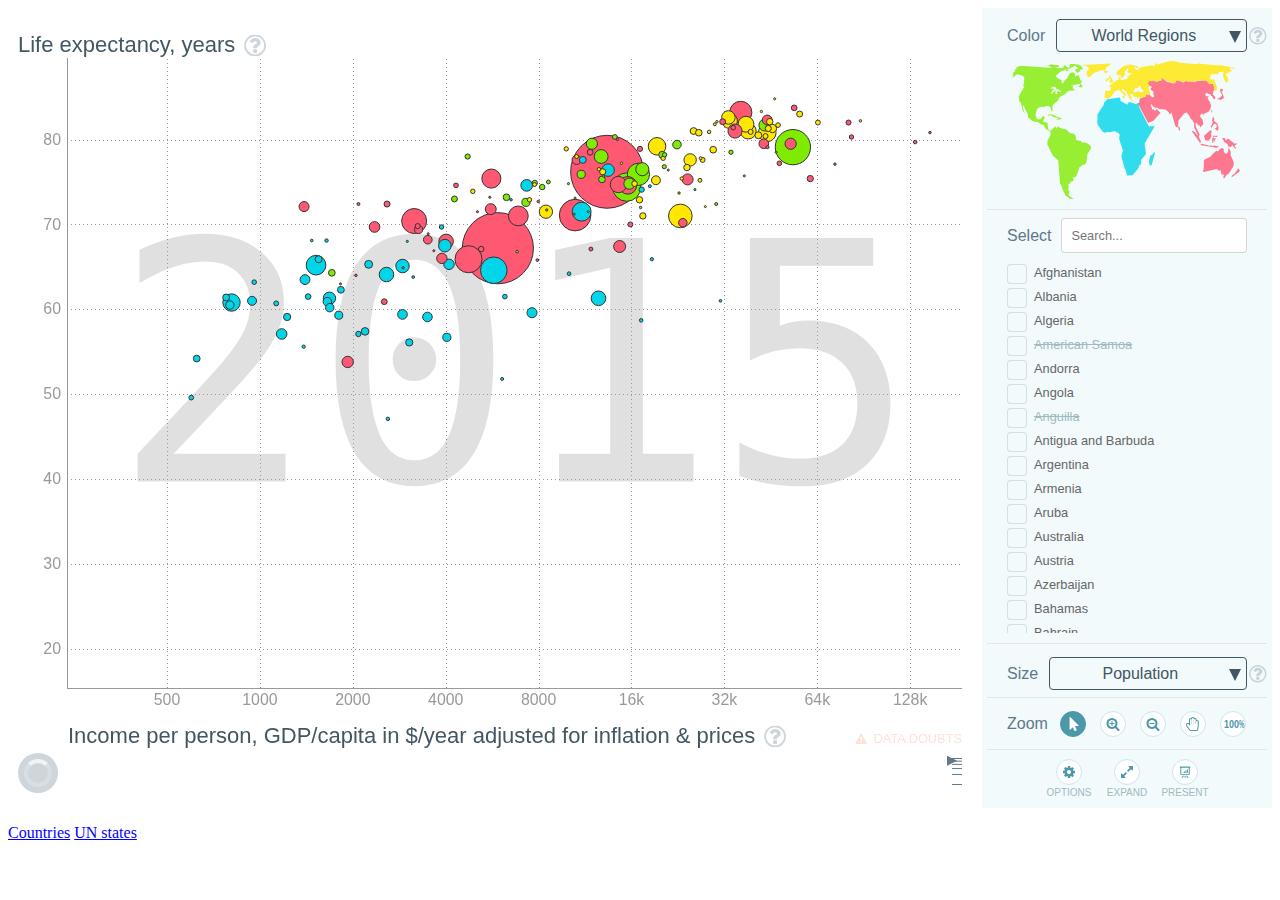
==== commit c497f634: "Updates to iframes" ====
--- a/demo-01-bubbles.html
+++ b/demo-01-bubbles.html
@@ -3,7 +3,7 @@
 
 <head>
   <link rel="stylesheet" href="lib/vizabi/vizabi.css">
-  <link rel="stylesheet" href="lib/vizabi/bubblechart.css"> 
+  <link rel="stylesheet" href="lib/vizabi/bubblechart.css">
 
 
   <script src="lib/d3.min.js"></script>
@@ -11,31 +11,45 @@
   <script src="lib/vizabi/vizabi-ddfcsv-reader.js"></script>
   <script src="lib/vizabi/bubblechart.js"></script>
   <script src="lib/vizabi/ConfigBubbleChart.js"></script>
-  
+
 </head>
 
 <body>
   <div id="placeholder" style="width:100%; height:800px;"></div>
+  <p> 
+    <a style="cursor: pointer; color: blue; text-decoration: underline" onclick="setModel('country')">Countries</a>
+    <a style="cursor: pointer; color: blue; text-decoration: underline" onclick="setModel('un_state')">UN states</a>
+  </p>
   
+  <p id="modelOutput"></p>
+
   <script>
     var ddfReader = new DDFCsvReader.getDDFCsvReaderObject()
     Vizabi.Reader.extend("ddf", ddfReader);
-    
-    ConfigBubbleChart = {
-    }
+
     ConfigBubbleChart.locale = {
-      "id": "en", 
+      "id": "en",
       "filePath": "assets/translation/"
     };
     ConfigBubbleChart.data = {
-      "reader": "csv", 
-      "path": "data/basic_bubble.csv"
+      "reader": "ddf",
+      "path": "data/presentation_set"
     };
+
+    var viz = Vizabi("BubbleChart", document.getElementById("placeholder"), ConfigBubbleChart);
+
+
+    function setModel(arg) {
+      var show = {};
+      show["is--"+arg] = true;
+      viz.model.state.entities.show = show;
+      //d3.select("#modelOutput").text(viz.model.state.entities.show.getPlainObject())
+    }
     
-    var viz = Vizabi("BubbleChart", document.getElementById("placeholder"), ConfigBubbleChart);
+    
     
   </script>
-  
+
 </body>
 
 </html>
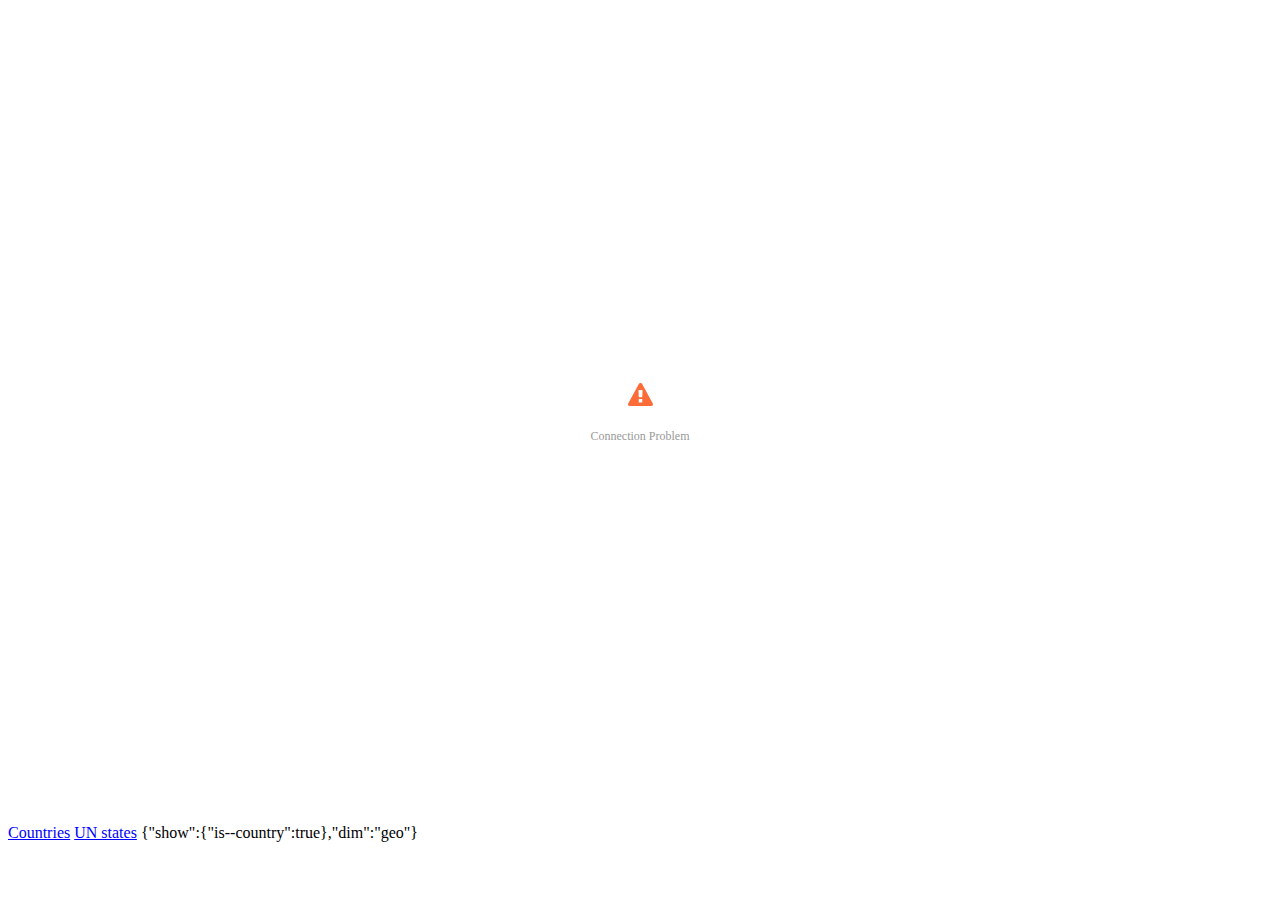
==== commit 74663ece: "Replace iframe to static with iframe to local demo, still queries WS though" ====
--- a/demo-01-bubbles.html
+++ b/demo-01-bubbles.html
@@ -9,6 +9,7 @@
   <script src="lib/d3.min.js"></script>
   <script src="lib/vizabi/vizabi.js"></script>
   <script src="lib/vizabi/vizabi-ddfcsv-reader.js"></script>
+  <script src="lib/vizabi/vizabi-ws-reader.js"></script>
   <script src="lib/vizabi/bubblechart.js"></script>
   <script src="lib/vizabi/ConfigBubbleChart.js"></script>
 
@@ -17,35 +18,45 @@
 <body>
   <div id="placeholder" style="width:100%; height:800px;"></div>
   <p> 
-    <a style="cursor: pointer; color: blue; text-decoration: underline" onclick="setModel('country')">Countries</a>
+    <a style="cursor: pointer; color: blue; text-decoration: underline" onclick="setModel('is--country')">Countries</a>
     <a style="cursor: pointer; color: blue; text-decoration: underline" onclick="setModel('un_state')">UN states</a>
+    <span id="modelOutput"></span>
   </p>
   
-  <p id="modelOutput"></p>
 
   <script>
     var ddfReader = new DDFCsvReader.getDDFCsvReaderObject()
     Vizabi.Reader.extend("ddf", ddfReader);
+    
+    //WS reader integration
+    var wsReader = new WSReader.WSReader().getReader();
+    Vizabi.Reader.extend("waffle", wsReader);
 
     ConfigBubbleChart.locale = {
       "id": "en",
       "filePath": "assets/translation/"
     };
     ConfigBubbleChart.data = {
-      "reader": "ddf",
-      "path": "data/presentation_set"
+      "reader": "waffle",
+      "path": 'https://waffle-server-dev.gapminderdev.org/api/ddf'
     };
 
     var viz = Vizabi("BubbleChart", document.getElementById("placeholder"), ConfigBubbleChart);
-
+    
 
     function setModel(arg) {
       var show = {};
-      show["is--"+arg] = true;
+      show[arg] = true;
       viz.model.state.entities.show = show;
-      //d3.select("#modelOutput").text(viz.model.state.entities.show.getPlainObject())
+      updateOutput();
     }
-    
+    function updateOutput(){
+      var mdl = Vizabi.utils.deepClone(viz.model.state.entities.getPlainObject())
+      delete mdl.autogenerate;
+      delete mdl.skipFilter;
+      d3.select("#modelOutput").text(JSON.stringify(mdl))
+    };
+    updateOutput();
     
     
   </script>
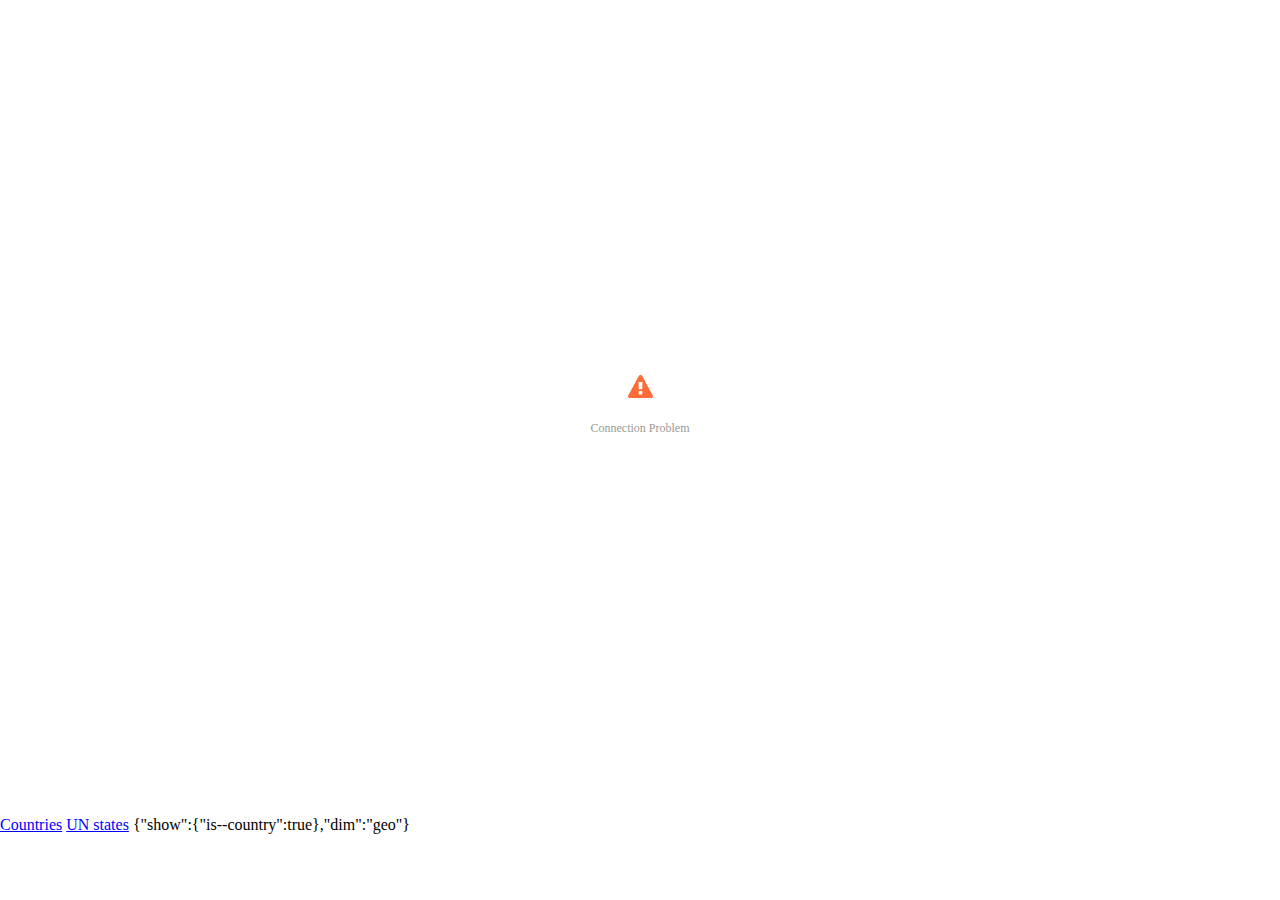
==== commit 880e8b31: "update multiple things" ====
--- a/demo-01-bubbles.html
+++ b/demo-01-bubbles.html
@@ -15,7 +15,7 @@
 
 </head>
 
-<body>
+<body style="margin: 0;" onkeyup="parent.keyCode(event)">
   <div id="placeholder" style="width:100%; height:800px;"></div>
   <p> 
     <a style="cursor: pointer; color: blue; text-decoration: underline" onclick="setModel('is--country')">Countries</a>
@@ -39,6 +39,9 @@
     ConfigBubbleChart.data = {
       "reader": "waffle",
       "path": 'https://waffle-server-dev.gapminderdev.org/api/ddf'
+    };
+    ConfigBubbleChart.ui = {
+      presentation: true
     };
 
     var viz = Vizabi("BubbleChart", document.getElementById("placeholder"), ConfigBubbleChart);
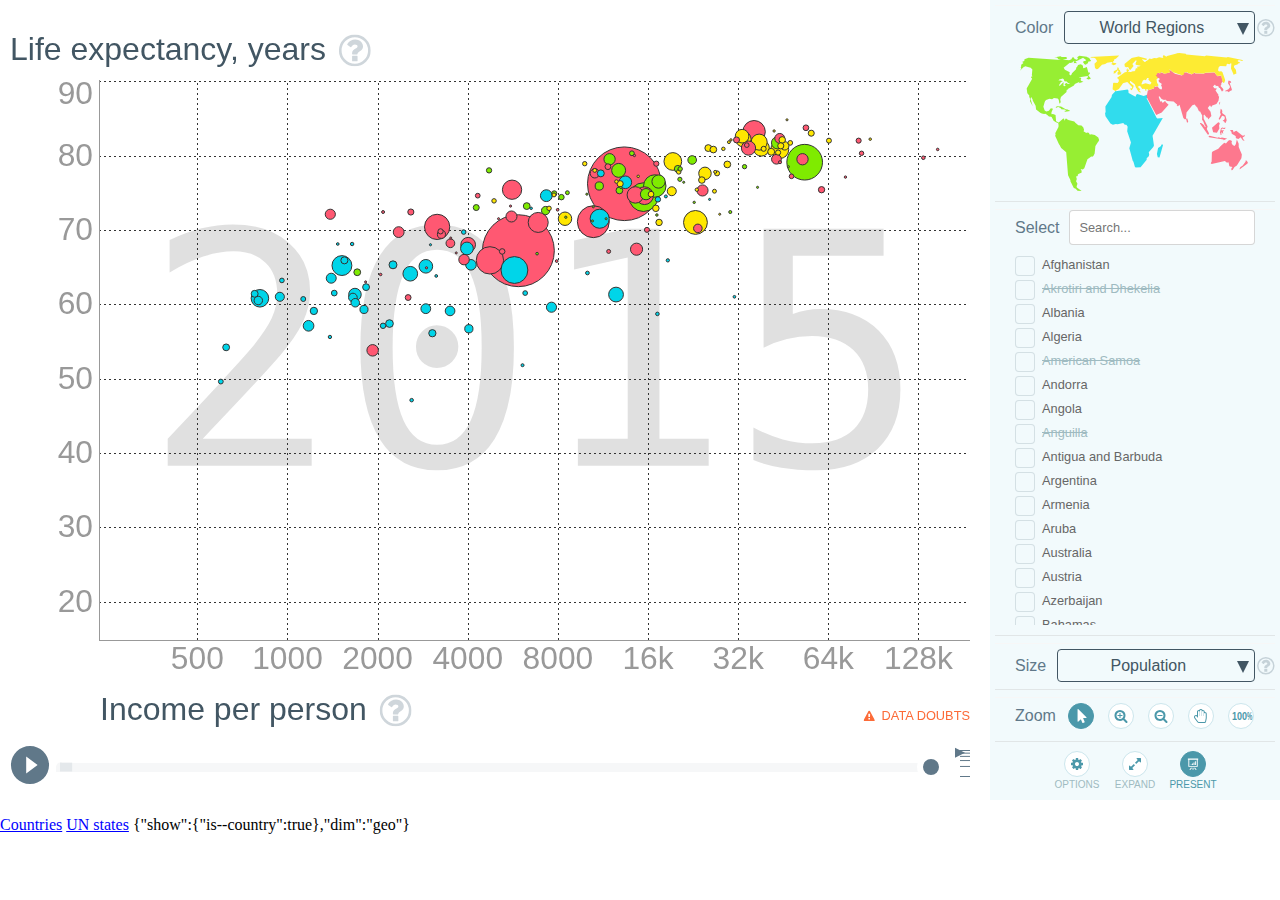
==== commit 27ce4e30: "Update datasets to reproduce csvreader bugs" ====
--- a/demo-01-bubbles.html
+++ b/demo-01-bubbles.html
@@ -37,8 +37,8 @@
       "filePath": "assets/translation/"
     };
     ConfigBubbleChart.data = {
-      "reader": "waffle",
-      "path": 'https://waffle-server-dev.gapminderdev.org/api/ddf'
+      "reader": "ddf",
+      "path": 'data/presentation_set'
     };
     ConfigBubbleChart.ui = {
       presentation: true
